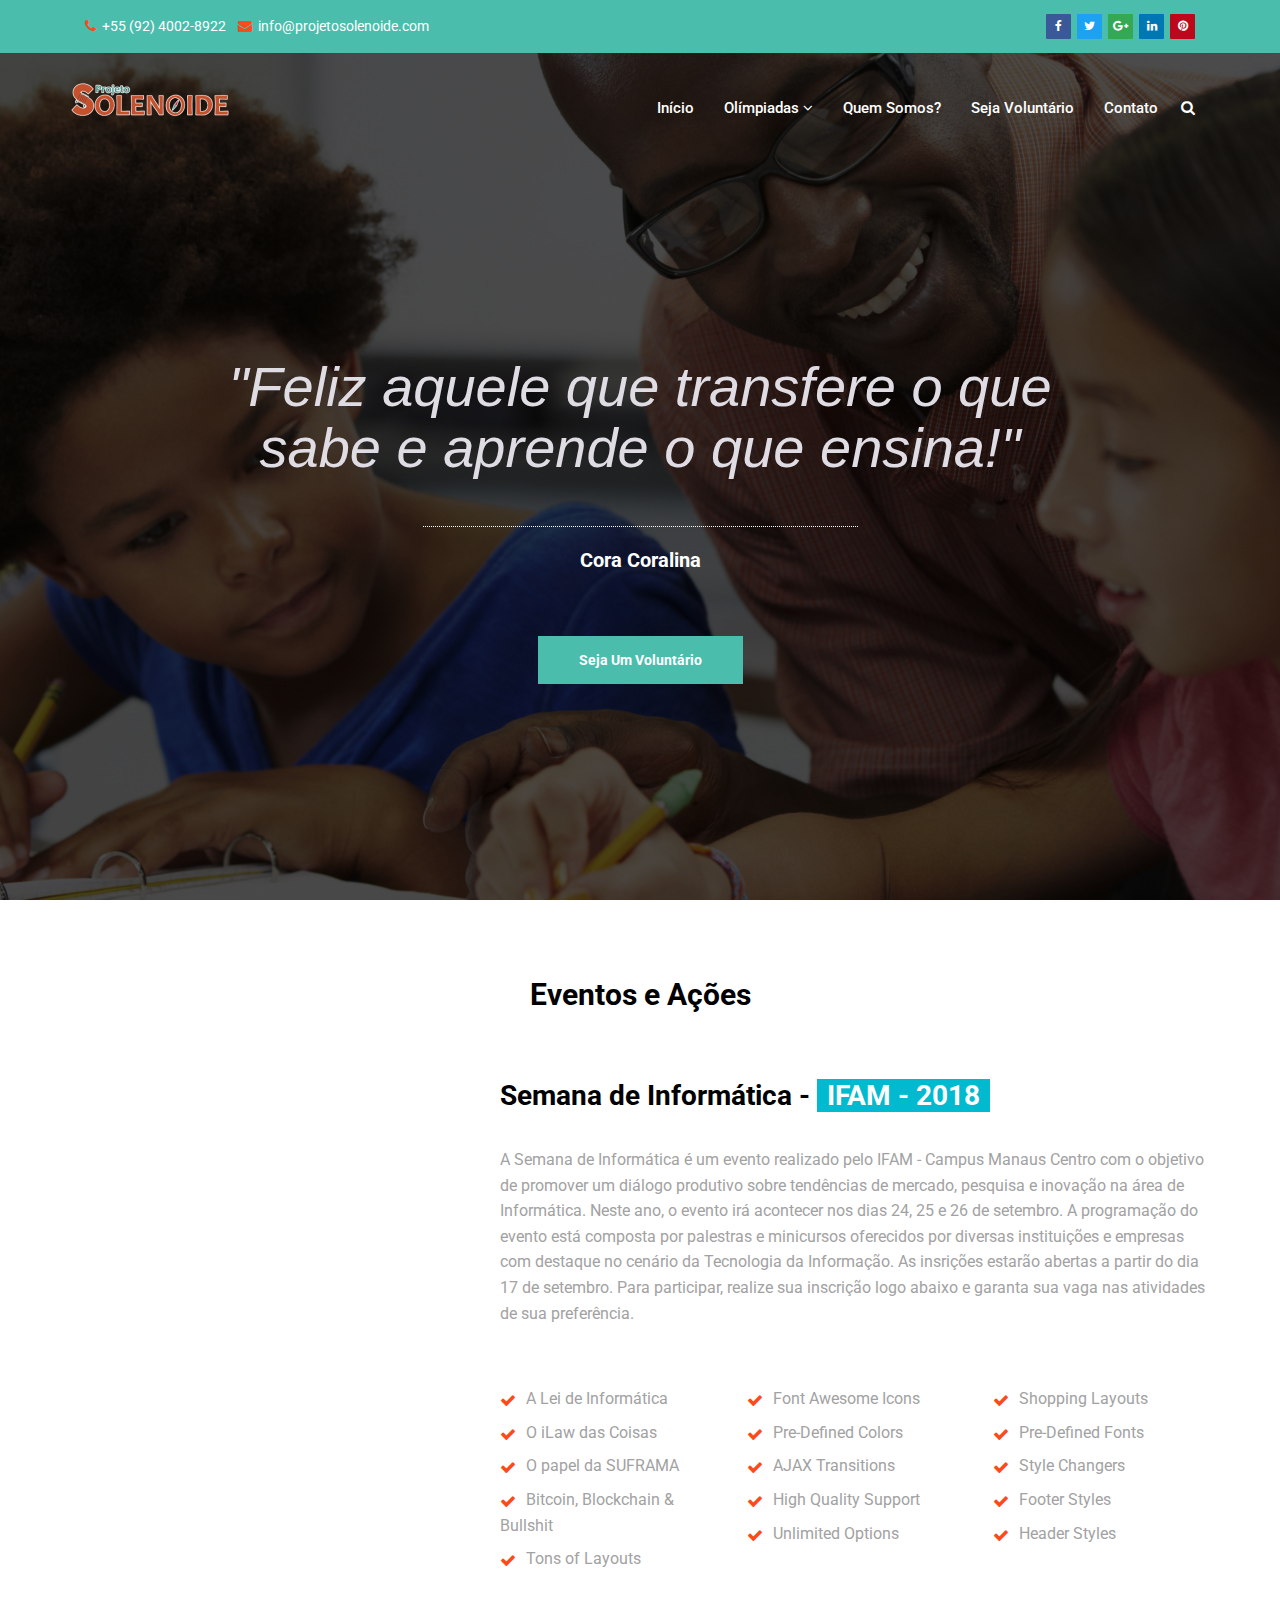
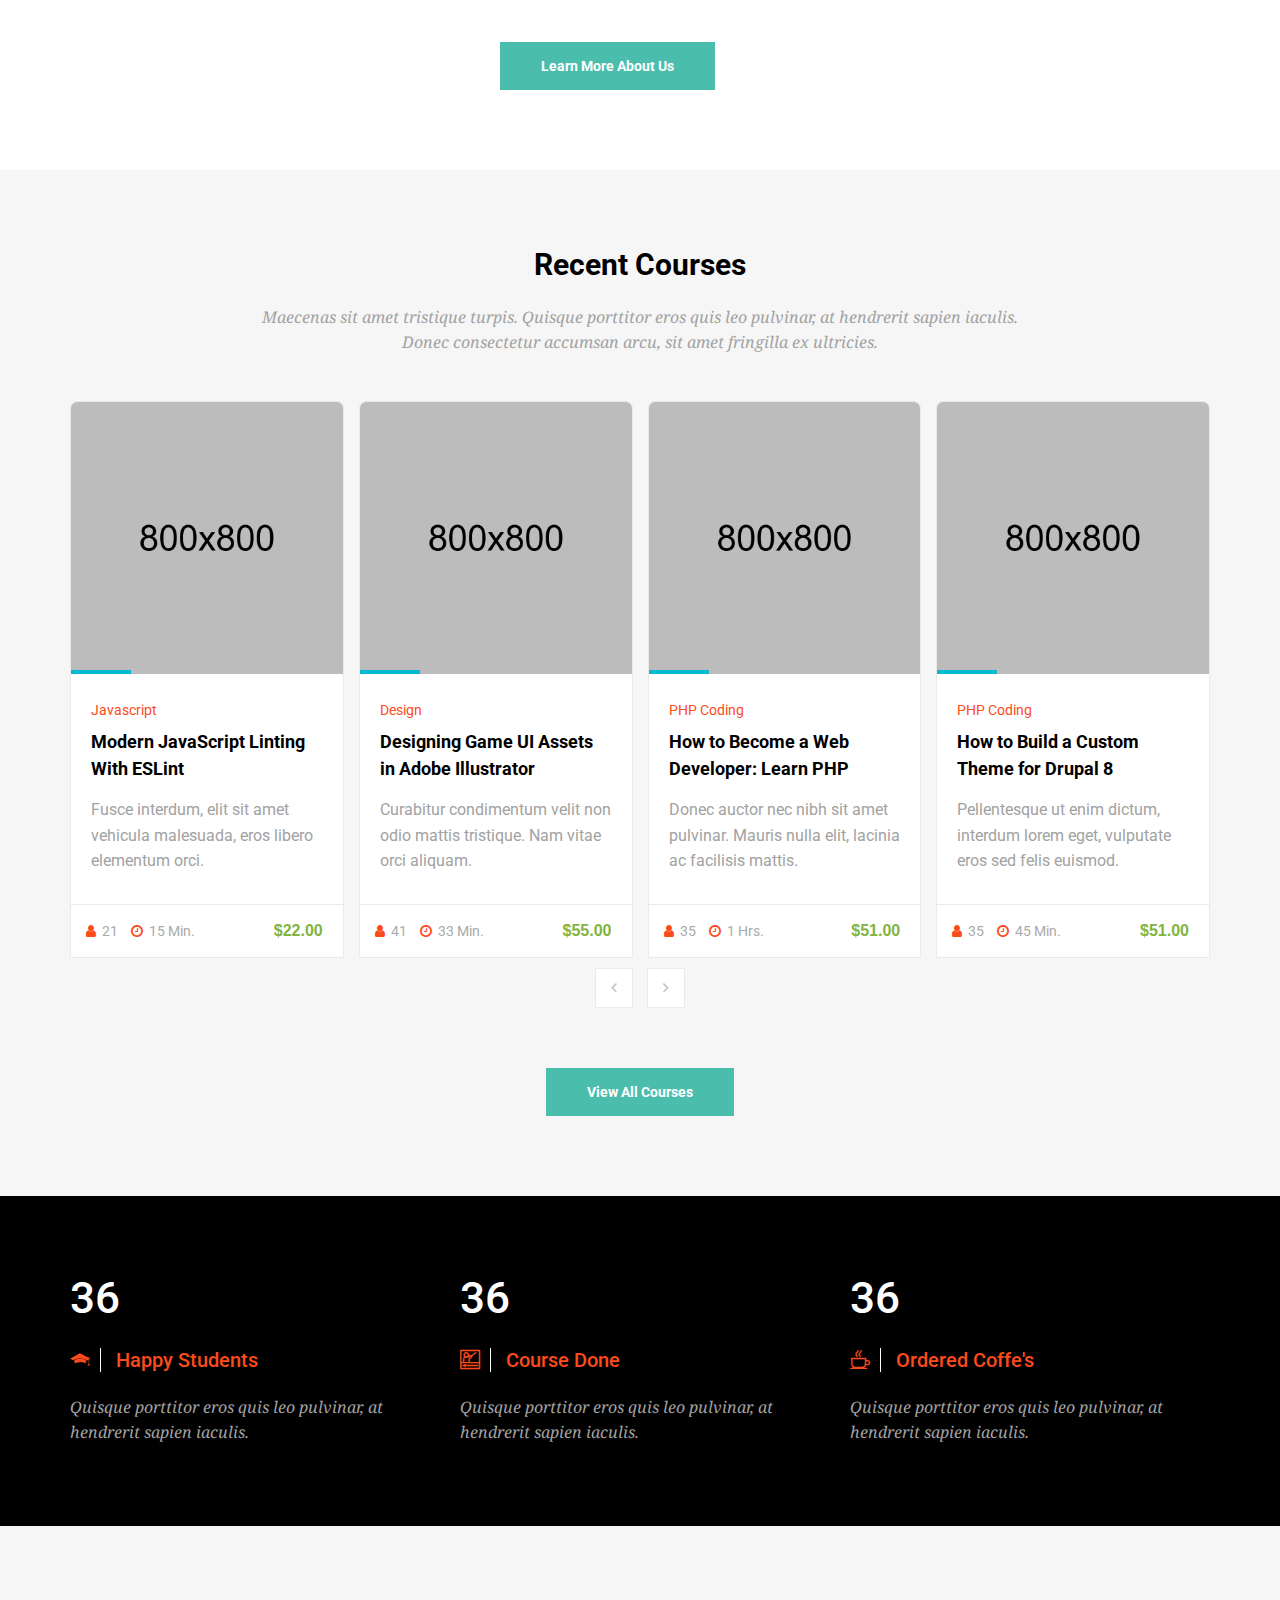
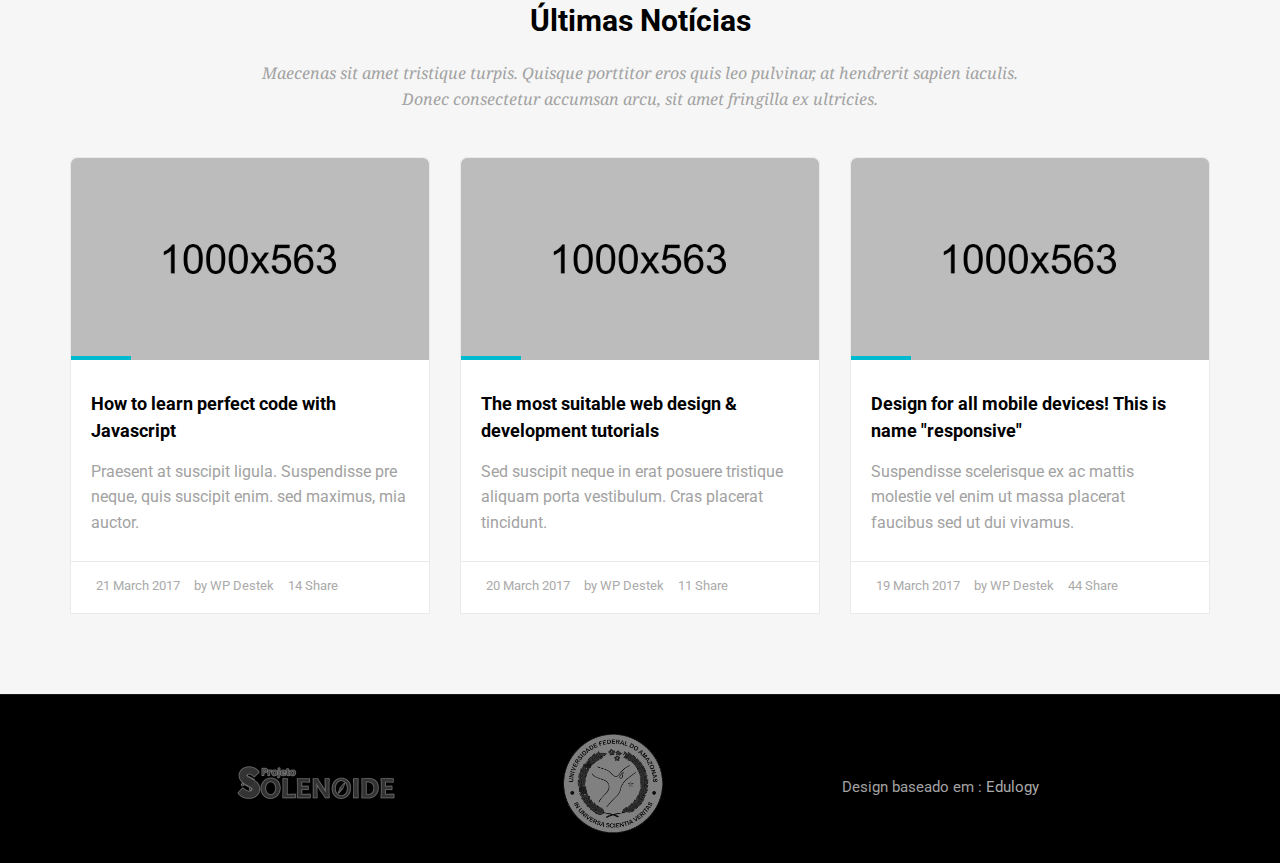
==== index.html @ ccfdc1ab "Criacao Quem somos; Update Footer;" ====
<!doctype html>
<!--[if IE 9]> <html class="no-js ie9 fixed-layout" lang="en"> <![endif]-->
<!--[if gt IE 9]><!--> <html class="no-js " lang="en"> <!--<![endif]-->
<head>

    <!-- Basic -->
    <meta charset="utf-8">
    <meta http-equiv="X-UA-Compatible" content="IE=edge">
    
    <!-- Mobile Meta -->
    <meta name="viewport" content="width=device-width, minimum-scale=1.0, maximum-scale=1.0, user-scalable=no">
    
    <!-- Site Meta -->
    <title>Solenoide</title>
    <meta name="keywords" content="">
    <meta name="description" content="">
    <meta name="author" content="">
    
    <!-- Site Icons -->
    <link rel="shortcut icon" href="images/favicon-16x16.png" type="image/x-icon" />
    <link rel="apple-touch-icon" href="images/apple-touch-icon.png">

	<!-- Google Fonts -->
    <link href="https://fonts.googleapis.com/css?family=Roboto:300,400,400i,500,700,900" rel="stylesheet"> 
    <link href="https://fonts.googleapis.com/css?family=Droid+Serif:400,400i,700,700i" rel="stylesheet"> 
	
    <!-- Custom & Default Styles -->
	<link rel="stylesheet" href="css/bootstrap.min.css">
    <link rel="stylesheet" href="css/font-awesome.min.css">
    <link rel="stylesheet" href="css/carousel.css">
    <link rel="stylesheet" href="css/animate.css">
    <link rel="stylesheet" href="style.css">

	<!--[if lt IE 9]>
		<script src="js/vendor/html5shiv.min.js"></script>
		<script src="js/vendor/respond.min.js"></script>
	<![endif]-->

</head>
<body>  

    <!-- LOADER -->
    <div id="preloader">
        <img class="preloader" src="images/loader.gif" alt="">
    </div><!-- end loader -->
    <!-- END LOADER -->

    <div id="wrapper">
        <!-- BEGIN # MODAL LOGIN -->
        <div class="modal fade" id="login-modal" tabindex="-1" role="dialog" aria-hidden="true" style="display: none;">
            <div class="modal-dialog">
                <div class="modal-content">
                    <!-- Begin # DIV Form -->
                    <div id="div-forms">
                        <form id="login-form">
                            <button type="button" class="close" data-dismiss="modal" aria-label="Close">
                                <span class="flaticon-add" aria-hidden="true"></span>
                            </button>
                            <div class="modal-body">
                                <input class="form-control" type="text" placeholder="What you are looking for?" required>
                            </div>
                        </form><!-- End # Login Form -->
                    </div><!-- End # DIV Form -->
                </div>
            </div>
        </div>
        <!-- END # MODAL LOGIN -->

        <header class="header">
            <div class="topbar clearfix">
                <div class="container">
                    <div class="row-fluid">
                        <div class="col-md-6 col-sm-6 text-left">
                            <p>
                                <strong><i class="fa fa-phone"></i></strong> +55 (92) 4002-8922 &nbsp;&nbsp;
                                <strong><i class="fa fa-envelope"></i></strong> <a href="mailto:#">info@projetosolenoide.com</a>
                            </p>
                        </div><!-- end left -->
                        <div class="col-md-6 col-sm-6 hidden-xs text-right">
                            <div class="social">
                                <a class="facebook" href="#" data-tooltip="tooltip" data-placement="bottom" title="Facebook"><i class="fa fa-facebook"></i></a>              
                                <a class="twitter" href="#" data-tooltip="tooltip" data-placement="bottom" title="Twitter"><i class="fa fa-twitter"></i></a>
                                <a class="google" href="#" data-tooltip="tooltip" data-placement="bottom" title="Google Plus"><i class="fa fa-google-plus"></i></a>
                                <a class="linkedin" href="#" data-tooltip="tooltip" data-placement="bottom" title="Linkedin"><i class="fa fa-linkedin"></i></a>
                                <a class="pinterest" href="#" data-tooltip="tooltip" data-placement="bottom" title="Pinterest"><i class="fa fa-pinterest"></i></a>
                            </div><!-- end social -->
                        </div><!-- end left -->
                    </div><!-- end row -->
                </div><!-- end container -->
            </div><!-- end topbar -->

            <div class="container">
                <nav class="navbar navbar-default yamm">
                    <div class="navbar-header">
                        <button type="button" class="navbar-toggle collapsed" data-toggle="collapse" data-target="#navbar" aria-expanded="false" aria-controls="navbar">
                            <span class="sr-only">Toggle navigation</span>
                            <span class="icon-bar"></span>
                            <span class="icon-bar"></span>
                            <span class="icon-bar"></span>
                        </button>
                        <div class="logo-normal">
                            <a class="navbar-brand" href="index.html"><img src="images/logos.png" alt=""></a>
                        </div>
                    </div>

                    <div id="navbar" class="navbar-collapse collapse">
                        <ul class="nav navbar-nav navbar-right">
                            <li><a href="index.html">Início</a></li>
                            <li class="dropdown yamm-fw yamm-half"><a href="#" data-toggle="dropdown" class="dropdown-toggle active">Olímpiadas <b class="fa fa-angle-down"></b></a>
                                <ul class="dropdown-menu">
                                    <li>
                                        <div class="yamm-content clearfix">
                                            <div class="row-fluid">
                                                <div class="col-md-6 col-sm-6">
                                                    <h4>Nossos Preparatórios</h4>
                                                    <ul>
                                                        <li><a href="#">Informática - OBI</a></li>
                                                        <li><a href="#">Matemática - OBMEP</a></li>
                                                        <li><a href="#">Química - 03</a></li>
                                                        <li><a href="#">Física - Name 04</a></li>
                                                    </ul>
                                                </div>
                                            
                                               
                                            </div>
                                        </div>
                                    </li>
                                </ul>
                            </li>
                            <li><a href="quemsomos.html">Quem Somos?</a></li>
                            <li><a href="voluntario.html">Seja Voluntário</a></li>
                            <li><a href="page-contact.html">Contato</a></li>
                            <li class="iconitem"><a href="#" data-toggle="modal" data-target="#login-modal"><i class="fa fa-search"></i></a></li>
                        </ul>
                    </div>
                </nav><!-- end navbar -->
            </div><!-- end container -->
        </header>

        <section id="home" class="video-section js-height-full">
        	<div class="back"></div>
            <div class="overlay"></div>
            <div class="home-text-wrapper relative container">
                <div class="home-message">
                    <small>"Feliz aquele que transfere o que sabe e aprende o que ensina!"</small>
                    <div class="elementor-divider">
                        <span class="elementor-divider-separator"></span>
                    </div>
                    <p>Cora Coralina</p>

                    <hr class="invis">

                    <div class="btn-wrapper">
                        <a href="voluntario.html" class="btn btn-primary">Seja Um Voluntário</a>
                    </div>
                    
                   <!-- <div class="btn-wrapper">
                        <div class="text-center">
                            <a href="#" class="btn btn-primary wow slideInLeft">Read More</a> &nbsp;&nbsp;&nbsp;<a href="#" class="btn btn-default wow slideInRight">Buy Now</a>
                        </div>
                    </div> --><!-- end row -->
                </div>
            </div>
        </section>


<!-- ***************************
        EVENTOS
******************************-->
        <section class="section">
            <div class="container">
                <div class="row">
                    <div class="section-title text-center">
                        <h3>Eventos e Ações</h3>
                    </div><!-- end title -->

                    <div class="col-md-4 hidden-sm hidden-xs">
                        <div class="custom-module">
                            <img src="upload/device_01.png" alt="" class="img-responsive wow slideInLeft">
                        </div><!-- end module -->
                    </div><!-- end col -->
                    <div class="col-md-8">
                        <div class="custom-module p40l">
                            <h2>Semana de Informática - <mark class="destaque">IFAM - 2018</mark></h2>

                            <p>A Semana de Informática é um evento realizado pelo IFAM - Campus Manaus Centro com o objetivo de promover um diálogo produtivo sobre tendências de mercado, pesquisa e inovação na área de Informática.  Neste ano, o evento irá acontecer nos dias 24, 25 e 26 de setembro. A programação do evento está composta por palestras e minicursos oferecidos por diversas instituições e empresas com destaque no cenário da Tecnologia da Informação. As insrições estarão abertas a partir do dia 17 de setembro. Para participar, realize sua inscrição logo abaixo e garanta sua vaga nas atividades de sua preferência.</p>

                            <hr class="invis">

                            <div class="row">
                                <div class="col-lg-4 col-md-4 col-sm-4 col-xs-12 first">
                                    <ul class="check">
                                        <li>A Lei de Informática</li>
                                        <li>O iLaw das Coisas</li>
                                        <li>O papel da SUFRAMA</li>
                                        <li>Bitcoin, Blockchain & Bullshit</li>
                                        <li>Tons of Layouts</li>
                                    </ul><!-- end check -->
                                </div><!-- end col-lg-4 -->
                                <div class="col-lg-4 col-md-4 col-sm-4 col-xs-12">
                                    <ul class="check">
                                        <li>Font Awesome Icons</li>
                                        <li>Pre-Defined Colors</li>
                                        <li>AJAX Transitions</li>
                                        <li>High Quality Support</li>
                                        <li>Unlimited Options</li>
                                    </ul><!-- end check -->    
                                </div><!-- end col-lg-4 -->
                                <div class="col-lg-4 col-md-4 col-sm-4 col-xs-12 last">
                                    <ul class="check">
                                        <li>Shopping Layouts</li>
                                        <li>Pre-Defined Fonts</li>
                                        <li>Style Changers</li>
                                        <li>Footer Styles</li>
                                        <li>Header Styles</li>
                                    </ul><!-- end check -->
                                </div><!-- end col-lg-4 --> 
                            </div><!-- end row -->   

                            <hr class="invis">

                            <div class="btn-wrapper">
                                <a href="#" class="btn btn-primary">Learn More About us</a>
                            </div>

                        </div><!-- end module -->
                    </div><!-- end col -->
                </div><!-- end row -->
            </div><!-- end container -->
        </section>


<!-- ***************************
        CURSOS
******************************-->
        <section class="section gb">
            <div class="container">
                <div class="section-title text-center">
                    <h3>Recent Courses</h3>
                    <p>Maecenas sit amet tristique turpis. Quisque porttitor eros quis leo pulvinar, at hendrerit sapien iaculis. Donec consectetur accumsan arcu, sit amet fringilla ex ultricies.</p>
                </div><!-- end title -->

                <div id="owl-01" class="owl-carousel owl-theme owl-theme-01">
                    <div class="caro-item">
                        <div class="course-box">
                            <div class="image-wrap entry">
                                <img src="upload/course_01.jpg" alt="" class="img-responsive">
                                <div class="magnifier">
                                     <a href="#" title=""><i class="flaticon-add"></i></a>
                                </div>
                            </div><!-- end image-wrap -->
                            <div class="course-details">
                                <h4>
                                    <small>Javascript</small>
                                    <a href="#" title="">Modern JavaScript Linting With ESLint</a>
                                </h4>
                                <p>Fusce interdum, elit sit amet vehicula malesuada, eros libero elementum orci.</p>
                            </div><!-- end details -->
                            <div class="course-footer clearfix">
                                <div class="pull-left">
                                    <ul class="list-inline">
                                        <li><a href="#"><i class="fa fa-user"></i> 21</a></li>
                                        <li><a href="#"><i class="fa fa-clock-o"></i> 15 Min.</a></li>
                                    </ul>
                                </div><!-- end left -->

                                <div class="pull-right">
                                    <ul class="list-inline">
                                        <li><a href="#">$22.00</a></li>
                                    </ul>
                                </div><!-- end left -->
                            </div><!-- end footer -->
                        </div><!-- end box -->
                    </div><!-- end col -->

                    <div class="caro-item">
                        <div class="course-box">
                            <div class="image-wrap entry">
                                <img src="upload/course_02.jpg" alt="" class="img-responsive">
                                <div class="magnifier">
                                     <a href="#" title=""><i class="flaticon-add"></i></a>
                                </div>
                            </div><!-- end image-wrap -->
                            <div class="course-details">
                                <h4>
                                    <small>Design</small>
                                    <a href="#" title="">Designing Game UI Assets in Adobe Illustrator</a>
                                </h4>
                                <p>Curabitur condimentum velit non odio mattis tristique. Nam vitae orci aliquam. </p>
                            </div><!-- end details -->
                            <div class="course-footer clearfix">
                                <div class="pull-left">
                                    <ul class="list-inline">
                                        <li><a href="#"><i class="fa fa-user"></i> 41</a></li>
                                        <li><a href="#"><i class="fa fa-clock-o"></i> 33 Min.</a></li>
                                    </ul>
                                </div><!-- end left -->

                                <div class="pull-right">
                                    <ul class="list-inline">
                                        <li><a href="#">$55.00</a></li>
                                    </ul>
                                </div><!-- end left -->
                            </div><!-- end footer -->
                        </div><!-- end box -->
                    </div><!-- end col -->

                    <div class="caro-item">
                        <div class="course-box">
                            <div class="image-wrap entry">
                                <img src="upload/course_03.jpg" alt="" class="img-responsive">
                                <div class="magnifier">
                                     <a href="#" title=""><i class="flaticon-add"></i></a>
                                </div>
                            </div><!-- end image-wrap -->
                            <div class="course-details">
                                <h4>
                                    <small>PHP Coding</small>
                                    <a href="#" title="">How to Become a Web Developer: Learn PHP</a>
                                </h4>
                                <p>Donec auctor nec nibh sit amet pulvinar. Mauris nulla elit, lacinia ac facilisis mattis.</p>
                            </div><!-- end details -->
                            <div class="course-footer clearfix">
                                <div class="pull-left">
                                    <ul class="list-inline">
                                        <li><a href="#"><i class="fa fa-user"></i> 35</a></li>
                                        <li><a href="#"><i class="fa fa-clock-o"></i> 1 Hrs.</a></li>
                                    </ul>
                                </div><!-- end left -->

                                <div class="pull-right">
                                    <ul class="list-inline">
                                        <li><a href="#">$51.00</a></li>
                                    </ul>
                                </div><!-- end left -->
                            </div><!-- end footer -->
                        </div><!-- end box -->
                    </div><!-- end col -->

                    <div class="caro-item">
                        <div class="course-box">
                            <div class="image-wrap entry">
                                <img src="upload/course_04.jpg" alt="" class="img-responsive">
                                <div class="magnifier">
                                     <a href="#" title=""><i class="flaticon-add"></i></a>
                                </div>
                            </div><!-- end image-wrap -->
                            <div class="course-details">
                                <h4>
                                    <small>PHP Coding</small>
                                    <a href="#" title="">How to Build a Custom Theme for Drupal 8</a>
                                </h4>
                                <p>Pellentesque ut enim dictum, interdum lorem eget, vulputate eros sed felis euismod.</p>
                            </div><!-- end details -->
                            <div class="course-footer clearfix">
                                <div class="pull-left">
                                    <ul class="list-inline">
                                        <li><a href="#"><i class="fa fa-user"></i> 35</a></li>
                                        <li><a href="#"><i class="fa fa-clock-o"></i> 45 Min.</a></li>
                                    </ul>
                                </div><!-- end left -->

                                <div class="pull-right">
                                    <ul class="list-inline">
                                        <li><a href="#">$51.00</a></li>
                                    </ul>
                                </div><!-- end left -->
                            </div><!-- end footer -->
                        </div><!-- end box -->
                    </div><!-- end col -->

                    <div class="caro-item">
                        <div class="course-box">
                            <div class="image-wrap entry">
                                <img src="upload/course_01.jpg" alt="" class="img-responsive">
                                <div class="magnifier">
                                     <a href="#" title=""><i class="flaticon-add"></i></a>
                                </div>
                            </div><!-- end image-wrap -->
                            <div class="course-details">
                                <h4>
                                    <small>Javascript</small>
                                    <a href="#" title="">Modern JavaScript Linting With ESLint</a>
                                </h4>
                                <p>Fusce interdum, elit sit amet vehicula malesuada, eros libero elementum orci.</p>
                            </div><!-- end details -->
                            <div class="course-footer clearfix">
                                <div class="pull-left">
                                    <ul class="list-inline">
                                        <li><a href="#"><i class="fa fa-user"></i> 21</a></li>
                                        <li><a href="#"><i class="fa fa-clock-o"></i> 15 Min.</a></li>
                                    </ul>
                                </div><!-- end left -->

                                <div class="pull-right">
                                    <ul class="list-inline">
                                        <li><a href="#">$22.00</a></li>
                                    </ul>
                                </div><!-- end left -->
                            </div><!-- end footer -->
                        </div><!-- end box -->
                    </div><!-- end col -->
                </div><!-- end row -->

                <hr class="invis">

                <div class="section-button text-center">
                    <a href="#" class="btn btn-primary">View All Courses</a>
                </div>
            </div><!-- end container -->
        </section> 
<!-- ***************************
        PARADA PRETA
******************************-->

        <section class="section db">
            <div class="container">
                <div class="row">
                    <div class="col-lg-4 col-md-4">
                        <div class="stat-count">
                            <h4 class="stat-timer">1230</h4>
                            <h3><i class="flaticon-black-graduation-cap-tool-of-university-student-for-head"></i> Happy Students</h3>
                            <p>Quisque porttitor eros quis leo pulvinar, at hendrerit sapien iaculis. </p>
                        </div><!-- stat-count -->
                    </div><!-- end col -->

                    <div class="col-lg-4 col-md-4">
                        <div class="stat-count">
                            <h4 class="stat-timer">331</h4>
                            <h3><i class="flaticon-online-course"></i> Course Done</h3>
                            <p>Quisque porttitor eros quis leo pulvinar, at hendrerit sapien iaculis. </p>
                        </div><!-- stat-count -->
                    </div><!-- end col -->

                    <div class="col-lg-4 col-md-4">
                        <div class="stat-count">
                            <h4 class="stat-timer">8901</h4>
                            <h3><i class="flaticon-coffee-cup"></i> Ordered Coffe's</h3>
                            <p>Quisque porttitor eros quis leo pulvinar, at hendrerit sapien iaculis. </p>
                        </div><!-- stat-count -->
                    </div><!-- end col -->
                </div><!-- end row -->
            </div><!-- end container -->
        </section>

<!-- ***************************
        NOTICIAS
******************************-->
        <section class="section gb">
            <div class="container">
                <div class="section-title text-center">
                    <h3>Últimas Notícias</h3>
                    <p>Maecenas sit amet tristique turpis. Quisque porttitor eros quis leo pulvinar, at hendrerit sapien iaculis. Donec consectetur accumsan arcu, sit amet fringilla ex ultricies.</p>
                </div><!-- end title -->

                <div class="row">
                    <div class="col-lg-4 col-md-12">
                        <div class="blog-box">
                            <div class="image-wrap entry">
                                <img src="upload/blog_01.jpeg" alt="" class="img-responsive">
                                <div class="magnifier">
                                     <a href="blog-single.html" title=""><i class="flaticon-add"></i></a>
                                </div>
                            </div><!-- end image-wrap -->

                            <div class="blog-desc">
                                <h4><a href="blog-single.html">How to learn perfect code with Javascript</a></h4>
                                <p>Praesent at suscipit ligula. Suspendisse pre neque, quis suscipit enim. sed maximus, mia auctor.</p>
                            </div><!-- end blog-desc -->

                            <div class="post-meta">
                                <ul class="list-inline">
                                    <li><a href="#">21 March 2017</a></li>
                                    <li><a href="#">by WP Destek</a></li>
                                    <li><a href="#">14 Share</a></li>
                                </ul>
                            </div><!-- end post-meta -->
                        </div><!-- end blog -->
                    </div><!-- end col -->

                    <div class="col-lg-4 col-md-12">
                        <div class="blog-box">
                            <div class="image-wrap entry">
                                <img src="upload/blog_02.jpeg" alt="" class="img-responsive">
                                <div class="magnifier">
                                     <a href="blog-single.html" title=""><i class="flaticon-add"></i></a>
                                </div>
                            </div><!-- end image-wrap -->

                            <div class="blog-desc">
                                <h4><a href="blog-single.html">The most suitable web design & development tutorials</a></h4>
                                <p>Sed suscipit neque in erat posuere tristique aliquam porta vestibulum. Cras placerat tincidunt. </p>
                            </div><!-- end blog-desc -->

                            <div class="post-meta">
                                <ul class="list-inline">
                                    <li><a href="#">20 March 2017</a></li>
                                    <li><a href="#">by WP Destek</a></li>
                                    <li><a href="#">11 Share</a></li>
                                </ul>
                            </div><!-- end post-meta -->
                        </div><!-- end blog -->
                    </div><!-- end col -->

                    <div class="col-lg-4 col-md-12">
                        <div class="blog-box">
                            <div class="image-wrap entry">
                                <img src="upload/blog_03.jpeg" alt="" class="img-responsive">
                                <div class="magnifier">
                                     <a href="blog-single.html" title=""><i class="flaticon-add"></i></a>
                                </div>
                            </div><!-- end image-wrap -->

                            <div class="blog-desc">
                                <h4><a href="blog-single.html">Design for all mobile devices! This is name "responsive"</a></h4>
                                <p>Suspendisse scelerisque ex ac mattis molestie vel enim ut massa placerat faucibus sed ut dui vivamus. </p>
                            </div><!-- end blog-desc -->

                            <div class="post-meta">
                                <ul class="list-inline">
                                    <li><a href="#">19 March 2017</a></li>
                                    <li><a href="#">by WP Destek</a></li>
                                    <li><a href="#">44 Share</a></li>
                                </ul>
                            </div><!-- end post-meta -->
                        </div><!-- end blog -->
                    </div><!-- end col -->
                </div><!-- end row -->
            </div><!-- end container -->
        </section>

       
<!-- ***************************
        FOOTER
******************************-->

        <div class="copyrights">
            <div class="container">
                <div class="clearfix" style="display: flex; align-items: center; justify-content: space-between;">
                    <div class="pull-left">
                        <div class="cop-logo">
                            <a href="#"><img src="images/logos.png" alt=""></a>
                        </div>
                    </div>
                    <div class="pull-left">
                        <div class="cop-logo">
                            <a href="http://ufam.edu.br" target="_blank"><img style="width: 100px;" src="images/ufam.png" alt=""></a>
                        </div>
                    </div>

                    <div class="pull-right">
                        <div class="footer-links">
                            <ul class="list-inline">
                                <li>Design baseado em : <a target="_blank" href="https://themewagon.com/themes/free-html-education-template-multi-page/">Edulogy</a></li>
                            </ul>
                        </div>
                    </div>
                </div>
            </div><!-- end container -->
        </div><!-- end copy -->
    </div><!-- end wrapper -->

    <!-- jQuery Files -->
    <script src="js/jquery.min.js"></script>
    <script src="js/bootstrap.min.js"></script>
    <script src="js/carousel.js"></script>
    <script src="js/animate.js"></script>
    <script src="js/custom.js"></script>
    <!-- VIDEO BG PLUGINS -->
    <script src="js/videobg.js"></script>

</body>
</html>
---- css/carousel.css ----
/**
 * Owl Carousel v2.2.1
 * Copyright 2013-2017 David Deutsch
 * Licensed under  ()
 */
.owl-carousel,.owl-carousel .owl-item{-webkit-tap-highlight-color:transparent;position:relative}.owl-carousel{display:none;width:100%;z-index:1}.owl-carousel .owl-stage{position:relative;-ms-touch-action:pan-Y;-moz-backface-visibility:hidden}.owl-carousel .owl-stage:after{content:".";display:block;clear:both;visibility:hidden;line-height:0;height:0}.owl-carousel .owl-stage-outer{position:relative;overflow:hidden;-webkit-transform:translate3d(0,0,0)}.owl-carousel .owl-item,.owl-carousel .owl-wrapper{-webkit-backface-visibility:hidden;-moz-backface-visibility:hidden;-ms-backface-visibility:hidden;-webkit-transform:translate3d(0,0,0);-moz-transform:translate3d(0,0,0);-ms-transform:translate3d(0,0,0)}.owl-carousel .owl-item{min-height:1px;float:left;-webkit-backface-visibility:hidden;-webkit-touch-callout:none}.owl-carousel .owl-item img{display:block;width:100%}.owl-carousel .owl-dots.disabled,.owl-carousel .owl-nav.disabled{display:none}.no-js .owl-carousel,.owl-carousel.owl-loaded{display:block}.owl-carousel .owl-dot,.owl-carousel .owl-nav .owl-next,.owl-carousel .owl-nav .owl-prev{cursor:pointer;cursor:hand;-webkit-user-select:none;-khtml-user-select:none;-moz-user-select:none;-ms-user-select:none;user-select:none}.owl-carousel.owl-loading{opacity:0;display:block}.owl-carousel.owl-hidden{opacity:0}.owl-carousel.owl-refresh .owl-item{visibility:hidden}.owl-carousel.owl-drag .owl-item{-webkit-user-select:none;-moz-user-select:none;-ms-user-select:none;user-select:none}.owl-carousel.owl-grab{cursor:move;cursor:grab}.owl-carousel.owl-rtl{direction:rtl}.owl-carousel.owl-rtl .owl-item{float:right}.owl-carousel .animated{animation-duration:1s;animation-fill-mode:both}.owl-carousel .owl-animated-in{z-index:0}.owl-carousel .owl-animated-out{z-index:1}.owl-carousel .fadeOut{animation-name:fadeOut}@keyframes fadeOut{0%{opacity:1}100%{opacity:0}}.owl-height{transition:height .5s ease-in-out}.owl-carousel .owl-item .owl-lazy{opacity:0;transition:opacity .4s ease}.owl-carousel .owl-item img.owl-lazy{transform-style:preserve-3d}.owl-carousel .owl-video-wrapper{position:relative;height:100%;background:#000}.owl-carousel .owl-video-play-icon{position:absolute;height:80px;width:80px;left:50%;top:50%;margin-left:-40px;margin-top:-40px;background:url(owl.video.play.png) no-repeat;cursor:pointer;z-index:1;-webkit-backface-visibility:hidden;transition:transform .1s ease}.owl-carousel .owl-video-play-icon:hover{-ms-transform:scale(1.3,1.3);transform:scale(1.3,1.3)}.owl-carousel .owl-video-playing .owl-video-play-icon,.owl-carousel .owl-video-playing .owl-video-tn{display:none}.owl-carousel .owl-video-tn{opacity:0;height:100%;background-position:center center;background-repeat:no-repeat;background-size:contain;transition:opacity .4s ease}.owl-carousel .owl-video-frame{position:relative;z-index:1;height:100%;width:100%}

/**
 * Owl Carousel v2.2.1
 * Copyright 2013-2017 David Deutsch
 * Licensed under  ()
 */
.owl-theme .owl-dots,.owl-theme .owl-nav{text-align:center;-webkit-tap-highlight-color:transparent}.owl-theme .owl-nav{margin-top:10px}.owl-theme .owl-nav [class*=owl-]{color:#FFF;font-size:14px;margin:5px;padding:4px 7px;background:#D6D6D6;display:inline-block;cursor:pointer;border-radius:3px}.owl-theme .owl-nav [class*=owl-]:hover{background:#869791;color:#FFF;text-decoration:none}.owl-theme .owl-nav .disabled{opacity:.5;cursor:default}.owl-theme .owl-nav.disabled+.owl-dots{margin-top:10px}.owl-theme .owl-dots .owl-dot{display:inline-block;zoom:1}.owl-theme .owl-dots .owl-dot span{width:10px;height:10px;margin:5px 7px;background:#D6D6D6;display:block;-webkit-backface-visibility:visible;transition:opacity .2s ease;border-radius:30px}.owl-theme .owl-dots .owl-dot.active span,.owl-theme .owl-dots .owl-dot:hover span{background:#869791}

.owl-theme-01 .owl-nav [class*="owl-"] {
    background: #fff none repeat scroll 0 0;
    border: 1px solid #eaeaea;
    border-radius: 0;
    color: #b9b9b9;
    cursor: pointer;
    display: inline-block;
    font-size: 16px;
    margin: 0 7px;
    padding: 6px 15px;
}
---- style.css ----
/******************************************
IMPORT
******************************************/

@font-face {
    font-family: "Flaticon";
    src: url("fonts/Flaticon.eot");
    src: url("fonts/Flaticon.eot?#iefix") format("embedded-opentype"), url("fonts/Flaticon.woff") format("woff"), url("fonts/Flaticon.ttf") format("truetype"), url("fonts/Flaticon.svg#Flaticon") format("svg");
    font-weight: normal;
    font-style: normal;
}

@media screen and (-webkit-min-device-pixel-ratio:0) {
    @font-face {
        font-family: "Flaticon";
        src: url("fonts/Flaticon.svg#Flaticon") format("svg");
    }
}

[class^="flaticon-"]:before,
[class*=" flaticon-"]:before,
[class^="flaticon-"]:after,
[class*=" flaticon-"]:after {
    font-family: Flaticon;
    font-style: normal;
}

.flaticon-email:before {
    content: "\f100";
}

.flaticon-map-with-position-marker:before {
    content: "\f101";
}

.flaticon-share:before {
    content: "\f102";
}

.flaticon-html5:before {
    content: "\f103";
}

.flaticon-black-graduation-cap-tool-of-university-student-for-head:before {
    content: "\f104";
}

.flaticon-computer-tool-for-education:before {
    content: "\f105";
}

.flaticon-download-business-statistics-symbol-of-a-graphic:before {
    content: "\f106";
}

.flaticon-arrows:before {
    content: "\f107";
}

.flaticon-monitor-tablet-and-smartohone:before {
    content: "\f108";
}

.flaticon-css-3:before {
    content: "\f109";
}

.flaticon-online-course:before {
    content: "\f10a";
}

.flaticon-coffee-cup:before {
    content: "\f10b";
}

.flaticon-add:before {
    content: "\f10c";
}

.flaticon-html-coding:before {
    content: "\f10d";
}


/******************************************
SKELETON
******************************************/

body {
    background-color: #f6f6f6;
    line-height: 1.6;
    font-size: 16px;
    color: #a2a2a2;
}

body,
p,
li,
a {
    font-family: 'Roboto', sans-serif;
}

.course-details h4 a,
.readmore,
.testimonial strong,
h1,
h2,
h3,
h4,
h5,
h6 {
    color: #000;
}

h1,
h2,
h3,
h4,
h5,
h6 {
    line-height: 1.5;
}

.cop-logo img,
a {
    color: #000;
    text-decoration: none !important;
    -webkit-transition: all ease 0.3s;
    -moz-transition: all ease 0.3s;
    transition: all ease 0.3s;
}

.check li:before {
    content: "\f00c";
    font-family: "FontAwesome";
    font-size: 16px;
    left: 0;
    padding-right: 10px;
    position: relative;
    top: 2px;
}

.check li {
    list-style: none;
    margin-bottom: 8px;
}

.check li:last-child {
    margin-bottom: 0;
}

.check {
    margin-left: 0;
    padding-left: 0
}

.check li a {}

.authorbox,
blockquote {
    border: 0;
    margin: 30px 0;
    position: relative;
    padding: 4rem 3rem;
    font-family: 'Droid Serif', sans-serif;
    font-style: italic;
    border: 1px solid #eaeaea;
    background-color: #f6f6f6;
}

blockquote:after {
    content: "\f10e";
    padding: 5px;
    font-family: FontAwesome;
    position: absolute;
    bottom: 0px;
    color: #f6f6f6;
    font-size: 24px;
    right: 10px;
}

blockquote:before {
    content: "\f10d";
    padding: 5px;
    font-family: FontAwesome;
    position: absolute;
    top: 0;
    color: #f6f6f6;
    font-size: 24px;
    left: 10px;
}


/******************************************
HEADER
******************************************/

.topbar {
    background-color: #4ABDAC;
    margin-bottom: 30px;
    padding: 12px 0 14px;
}

.topbar a,
.topbar p {
    color: #fff;
    font-size: 14px;
    margin: 0;
}

.topbar .text-left p {
    margin-top: 3px;
}

.topbar .text-left i {
    padding-right: 3px;
}

.header {
    position: absolute;
    z-index: 111;
    left: 0;
    top: 0;
    right: 0;
    padding: 0;
    background-color: transparent;
    text-decoration: none !important;
    -webkit-transition: all .3s ease-in-out;
    -moz-transition: all .3s ease-in-out;
    -ms-transition: all .3s ease-in-out;
    -o-transition: all .3s ease-in-out;
    transition: all .3s ease-in-out;
}

.header.without-topbar {
    padding: 30px 0;
}

.header-normal {
    position: relative;
    padding: 0 0 24px;
    background-color: #fff;
}

.header-normal .navbar-default .nav>li>a {
    color: #848484 !important;
}

.header.affix {
    position: fixed;
    top: 0;
    z-index: 100;
    background-color: #4ABDAC;
    left: 0;
    padding: 15px 0;
    right: 0,
}

.header.header-normal.affix {
    background-color: #ffffff;
}

.header.affix .topbar {
    visibility: hidden;
    opacity: 0;
    display: none;
}

.navbar-default {
    margin: 0;
    background-color: transparent;
    background: none;
    border: 0;
}

.navbar-default .nav>li>a {
    color: #fff !important;
    text-transform: capitalize;
    font-size: 15px;
    font-weight: 500;
    outline: none;
}

.navbar-nav .has-submenu .dropdown-menu li a {
    padding: 14px 20px;
}

.navbar-default .dropdown-menu {
    box-shadow: none;
}

.navbar-default .dropdown-menu li a {
    color: #222;
    font-size: 14px;
}

.navbar-default .fa-angle-right {
    position: absolute;
    right: 30px;
}

.navbar-brand img {
    margin: 0 !important;
}

.social a {
    font-size: 12px;
    color: #fff !important;
    display: inline-block;
    background-color: rgba(255, 255, 255, 0.1);
    width: 25px;
    text-align: center;
    border-radius: 1px;
    margin-left: 2px;
    height: 25px;
    line-height: 25px;
}

.social a:hover {
    opacity: 0.8;
}

.navbar-default .navbar-nav .open .dropdown-menu>li>a,
.navbar-default .navbar-nav>.open>a,
.navbar-default .navbar-nav>.open>a:hover,
.navbar-default .navbar-nav>.open>a:focus {
    background-color: transparent !important;
}

.navbar-brand {
    padding: 0 10px 0 0;
}

.social a.facebook {
    background-color: #3b5998;
}

.social a.pinterest {
    background-color: #bd081c;
}

.social a.twitter {
    background-color: #1da1f2;
}

.social a.google {
    background-color: #34a853;
}

.social a.linkedin {
    background-color: #0077b5;
}

.modal {
    top: 40%;
    margin: -20px auto;
}

.modal-backdrop.in {
    opacity: 1;
    background: url(images/pattern.png) repeat center center rgba(0, 0, 0, 1);
}

.modal-header {
    border-bottom: 0;
    padding: 15px;
    background: none;
}

.modal-content {
    background-clip: padding-box;
    background-color: transparent;
    border: 0;
    border-radius: 6px;
    box-shadow: none !important;
    outline: 0 none;
    position: relative;
}

.modal .close {
    font-size: 13px;
    height: 40px;
    padding: 0;
    position: absolute;
    right: 14px;
    top: 27px;
    width: 40px;
    z-index: 111;
    transform: rotate(315deg);
}

.close,
.close:focus,
.close:hover {
    color: #ffffff;
    opacity: 1;
    text-shadow: none;
}

.modal .form-control {
    background-color: transparent;
    background-image: none;
    border: 0;
    border-radius: 0;
    font-family: 'Droid Serif', sans-serif;
    box-shadow: none;
    color: #555;
    display: block;
    font-size: 16px;
    line-height: 1.42857;
    font-style: italic;
    padding: 6px 12px;
    width: 100%;
    border-bottom: 4px solid #222;
    height: 70px;
    padding-left: 0;
}

.iconitem a {
    padding-left: 8px !important;
}


/******************************************
MEGA MENU
******************************************/

.yamm .nav,
.yamm .collapse,
.yamm .dropup,
.yamm .dropdown {
    position: static;
}

.yamm .dropdown.yamm-fw {
    position: static;
}

.yamm .container {
    position: relative;
}

.yamm .dropdown.yamm-fw .dropdown-menu {}

.yamm .dropdown {
    position: relative;
}

.hassubmenu .dropdown-menu,
.yamm .dropdown.yamm-fw.yamm-half .dropdown-menu {
    left: auto;
    right: auto;
}

.yamm h4 {
    font-size: 16px;
    padding-top: 0;
    margin-top: 0;
    margin-bottom: 20px;
}

.yamm .dropdown-menu ul {
    padding: 0 !important;
    list-style: none;
}

.yamm .dropdown-menu li {
    padding: 0px;
    margin: 10px 0;
}

.yamm .dropdown-menu li a {
    padding: 0 !important;
    color: #848484;
}

.yamm .dropdown-menu li:hover a {
    padding-left: 10px !important;
    background-color: transparent;
}

.yamm-fw .dropdown-menu li:hover a {
    padding-left: 0 !important;
}

.yamm .dropdown .dropdown-menu {
    border-radius: 0;
    margin-top: 30px;
    min-width: 200px;
}

.yamm .dropdown .dropdown-menu {
    border-radius: 0;
    border-top: 3px solid #ddd;
    background-color: #fff !important;
    margin-top: 24px;
    padding: 20px 30px;
}

.header.affix .yamm .dropdown .dropdown-menu {
    margin-top: 15px !important;
}

.yamm .dropdown .dropdown-menu .show-left {
    margin-top: 0
}

.yamm ul {
    padding: 0;
}

.menu-widget {
    padding: 0 10px;
}

.menu-widget img {
    border-radius: 6px 6px 0 0;
}

.menu-widget small {
    display: block;
    font-size: 16px;
    font-weight: bold;
}

.menu-widget h5,
.menu-widget h5 a {
    font-size: 16px !important;
    font-weight: 700;
    margin: 0 !important;
    padding: 10px 0 5px !important;
    color: #000 !important;
}

.yamm .dropdown-menu li:hover .menu-button,
.yamm .dropdown-menu li .menu-button {
    border-radius: 0 !important;
    font-size: 13px !important;
    border: 1px solid #fff;
    font-weight: bold;
    color: #ffffff !important;
    display: block;
    background-color: #111;
    padding: 5px 20px !important;
    max-width: 140px;
    margin: 10px auto 0;
    text-transform: capitalize;
}


/******************************************
PAGES
******************************************/

.page-title h3 {
    margin-bottom: 10px !important;
}

.breadcrumb {
    background-color: transparent;
    border-radius: 0;
    color: #aaa;
    font-size: 13px;
    list-style: outside none none;
    margin-bottom: 0;
    padding: 0;
}

.breadcrumb>li a,
.breadcrumb>li+li::before,
.breadcrumb>.active {
    color: #aaa;
}

.section.cb .breadcrumb>li a,
.section.cb .breadcrumb>li+li::before,
.section.cb .breadcrumb>.active {
    color: #fff;
}

.section.cb {
    padding: 40px 0 !important;
}

.section.cb .breadcrumb {
    margin-top: 10px;
}

.section.cb h3 {
    font-size: 24px;
    padding: 0 !important;
    margin: 0 !important;
}

.breadcrumb>li+li::before {
    content: "\f107";
    vertical-align: middle;
    padding-left: 5px;
    font-family: "Flaticon";
    font-size: 11px;
    padding: 0 6px 0 3px;
}

.tags-widget a {
    color: #ffffff !important;
    padding: 4px 10px;
    border-radius: 2px;
    font-size: 14px;
}

.pagination>li:first-child>a,
.pagination>li:first-child>span,
.pagination>li:last-child>a,
.pagination>li:last-child>span {
    border-radius: 0;
}

.pagination {
    margin: 0;
}

.pager {
    margin: 0;
}

.pagination>li>a,
.pagination>li>span {
    background-color: #fff;
    border: 1px solid #eeeeee !important;
    color: #999;
    float: left;
    line-height: 1.42857;
    margin-left: 0;
    margin-right: 5px;
    padding: 8px 15px;
    position: relative;
    text-decoration: none;
}

.pager li>a,
.pager li>span {
    background-color: #2c2f33;
    border: 1px solid #2c2f33;
    color: #fff;
    float: none;
    line-height: 1.42857;
    letter-spacing: 2px;
    text-transform: uppercase;
    font-size: 11px;
    margin-right: 10px;
    margin-left: 0;
    border-radius: 0;
    padding: 8px 15px;
    display: inline-block;
    position: relative;
    text-decoration: none;
}

.pager i {
    font-size: 13px;
    vertical-align: baseline;
}


/******************************************
EVENTS
******************************************/

.event-title.tagline-message h3 {
    font-size: 64px;
}

.event-title p {
    font-size: 18px;
    padding: 10px 0 20px;
}

.event-boxes .box {
    padding: 10px;
}

.event-desc {
    padding: 20px 20px 10px;
}

.box .event-desc h4 {
    font-size: 20px;
    font-weight: 700;
    margin-bottom: 15px;
    padding: 0;
}

.box .event-desc small {
    background-color: #111;
    color: #ffffff;
    padding: 0 10px;
}

.teammembers img {
    width: 100%;
}

.teammembers:hover {
    cursor: pointer;
}

teammembers .magnifier {
    overflow: hidden;
}

.teammembers .magnifier p {
    padding-bottom: 10px;
}

.teammembers:hover .magnifier,
.entry:hover .magnifier {
    zoom: 1;
    filter: alpha(opacity=100);
    opacity: 1;
}

.teammembers {
    overflow: hidden;
    position: relative;
}

.visible-buttons1 {
    visibility: hidden;
    margin: 0 auto;
    opacity: 0;
    position: absolute;
    text-align: center;
    -webkit-transition: all 0.7s ease 0s;
    -moz-transition: all 0.7s ease 0s;
    -ms-transition: all 0.7s ease 0s;
    -o-transition: all 0.7s ease 0s;
    transition: all 0.7s ease 0s;
    bottom: -50%;
    left: 0;
    right: 0;
    padding: 50px 20px 40px;
    position: absolute;
    text-align: center;
}

.visible-buttons1 h4 {
    padding: 0;
    margin: 0;
    font-size: 18px;
}

.teammembers .magnifier {
    left: 0 !important;
    bottom: 0 !important;
    right: 0 !important;
    top: 0 !important;
}

.entry:hover .visible-buttons1 {
    opacity: 1;
    bottom: 0;
    visibility: visible;
}

.teambuttons p {
    color: #ffffff;
    padding: 0 30px 10px;
}

.teammembers .social-links i {
    color: #ffffff;
}

.teammembers .social-links a {
    color: #ffffff;
    display: inline-block;
    position: relative;
    width: 30px;
    font-size: 20px;
}

.teamdesc {
    border: 1px solid #eee;
    padding: 30px 30px;
}

.teamdesc h4 {
    padding: 0;
    margin: 0 0 5px;
    font-weight: 700;
    font-size: 18px;
}

.teamdesc p {
    display: block;
    font-style: italic;
    padding-bottom: 0;
    margin: 0;
}


/******************************************
CONTACT
******************************************/

.contactv2 {
    margin: 60px 0;
}

.small-box i {
    font-size: 54px;
    color: #232323;
    display: block;
}

.small-box h4 {
    font-weight: 600;
    font-size: 20px;
    margin: 20px 0;
    padding: 0;
    line-height: 1;
}

.small-box small {
    font-size: 18px;
    margin: 5px 0;
    display: block;
}

.small-box a {
    margin-top: 15px;
    display: block;
    text-decoration: underline !important;
    font-weight: 600;
    font-size: 16px;
}

.big-contact-form .form-control {
    margin-bottom: 10px;
    border-radius: 0;
    border-color: #eaeaea;
    height: 45px;
    box-shadow: none;
    color: #b9b9b9;
}

.big-contact-form textarea {
    height: 120px !important;
}

.big-contact-form .form-control::-moz-placeholder {
    color: #b9b9b9;
    opacity: 1;
}

.big-contact-form .form-control:-ms-input-placeholder {
    color: #b9b9b9;
}

.big-contact-form .form-control::-webkit-input-placeholder {
    color: #b9b9b9;
}

#map {
    height: 350px;
    position: relative;
    width: 100%;
    z-index: 1;
}

.mapv2 {
    padding: 10px;
    background-color: #f0f1f2;
    border: 1px solid #eee;
}

#map img {
    max-width: inherit;
}

.loader {
    margin-left: 10px;
}

.map {
    position: relative;
}

.map .row {
    position: relative;
}

.infobox img {
    width: 100% !important;
}

.map .searchmodule {
    padding: 18px 10px;
}

.infobox {
    display: block;
    margin: 0;
    padding: 0 0 10px;
    position: relative;
    width: 260px;
    z-index: 100;
}

.infobox .title {
    font-size: 13px;
    line-height: 1;
    margin-bottom: 0;
    margin-top: 15px;
    padding-bottom: 5px;
    text-transform: capitalize;
}


/******************************************
SECTIONS
******************************************/

.event-section {
    height: 100vh;
    height: 100%;
    padding: 30rem 0;
}

.parallax {
    background-attachment: fixed;
    background-position: 50% 0;
    background-repeat: no-repeat;
    height: 100%;
    position: relative;
    -webkit-background-size: cover;
    -moz-background-size: cover;
    -o-background-size: cover;
    background-size: cover;
}

.parallax.parallax-off {
    background-attachment: scroll;
    display: block;
    height: 100%;
    min-height: 100%;
    overflow: hidden;
    position: relative;
    background-position: top center;
    vertical-align: sub;
    width: 100%;
    z-index: 2;
}

.no-scroll-xy {
    overflow: hidden !important;
    -webkit-transition: all .4s ease-in-out;
    -moz-transition: all .4s ease-in-out;
    -ms-transition: all .4s ease-in-out;
    -o-transition: all .4s ease-in-out;
    transition: all .4s ease-in-out;
}

.boxed {
    box-shadow: 0 30px 50px 0 rgba(1, 1, 1, 0.18);
    padding: 8rem 4rem 8rem;
    background-color: #ffffff;
    margin-top: -60px;
}

.boxed.boxedp4 {
    padding-top: 4rem;
}

.section {
    background-color: #ffffff;
    padding: 8rem 0;
    position: relative;
    display: block;
}

.section-title {
    margin-bottom: 45px;
}

.text-widget h3,
.section-title h3 {
    margin: 0 0 25px;
    padding: 0;
    line-height: 1;
    font-size: 30px;
    font-weight: 700;
}

.section-title p {
    max-width: 800px;
    margin: 0 auto;
    padding: 0;
    font-size: 16px;
    font-family: 'Droid Serif', sans-serif;
    font-style: italic;
}

.section.gb {
    background-color: #f6f6f6;
}

.section.db {
    background-color: #000000;
}

.back {
    position: absolute;
    top: 0;
    right: 0;
    left: 0;
    bottom: 0;
    z-index: 1;
    background: url(images/teacher.jpg) center;
}

.overlay {
    position: absolute;
    top: 0;
    right: 0;
    left: 0;
    bottom: 0;
    z-index: 1;
    background: url(images/teacher.jpg) center;
    background: url(images/parttner.png) repeat center center rgba(0, 0, 0, 0.7);
}

.video-section {
    position: relative;
}

.slider-bottom {
    position: absolute;
    bottom: 40px;
    left: 0;
    font-size: 10px;
    text-transform: uppercase;
    color: #ffffff;
    letter-spacing: 3px;
    z-index: 11;
    right: 0;
    margin: auto;
    text-align: center;
}

.slider-bottom i {
    display: block;
    font-size: 14px;
    padding: 10px;
}

.home-text-wrapper {
    display: table;
    width: 100%;
    height: 100%;
    max-width: 900px;
    position: relative;
    text-align: center;
    z-index: 11;
}

.home-content {
    position: relative;
}

.home-message {
    display: table-cell;
    height: 100%;
    vertical-align: middle;
}

.home-message p {
    font-size: 20px;
    color: #ffffff;
    padding: 0;
    margin: 0;
    font-weight: 700;
}

.home-message small {
    font-size: 56px;
    font-family: 'rage', sans-serif;
    font-style: italic;
    display: block;
    padding: 140px 0 20px;
    margin: 0;
    line-height: 1.1;
    color: #DFDCE3;
}

.nopadtop {
    padding-top: 0 !important;
}

.box {
    background-color: #ffffff;
    padding: 4rem;
    position: relative;
    z-index: 11;
}

.box p {
    padding: 0;
    margin-bottom: 15px;
}

.box i {
    margin-bottom: 30px;
    display: inline-block;
    line-height: 1;
    font-size: 46px
}

.box h4 {
    font-size: 20px;
    font-weight: 700;
    margin-bottom: 20px;
    padding: 0;
}

.m30 {
    margin-top: -60px;
}

.readmore {
    font-weight: 700;
    font-size: 15px;
}

.readmore:after {
    content: "\f107";
    vertical-align: middle;
    padding-left: 5px;
    font-family: "Flaticon";
    font-size: 11px;
}

.image-box {
    position: relative;
}

.image-box .overlay {
    background-image: none;
    border-radius: 6px;
    background-color: rgba(0, 0, 0, 0.2);
}

.image-box img {
    width: 100%;
}

.image-box h4 a,
.image-box h4 {
    position: absolute;
    left: 0;
    right: 0;
    text-align: center;
    top: 50%;
    z-index: 1;
    font-size: 20px;
    margin: -7px auto;
    color: #ffffff;
}

hr.invis {
    border: 0;
    margin: 30px 0;
}


/******************************************
COURSE MODULES
******************************************/

.course-box {
    border-radius: 6px 6px 0 0;
    background-color: #ffffff;
    border: 1px solid #eaeaea;
}

.course-box img {
    border-radius: 6px 6px 0 0;
    width: 100%;
}

.course-details {
    padding: 3rem 2rem;
}

.course-details h4 {
    font-size: 18px;
    padding: 0 0 1.5rem;
    font-weight: 700;
    margin: 0;
}

.course-box small {
    display: block;
    font-size: 80%;
    margin-bottom: 10px;
}

.course-details p {
    padding-bottom: 0;
    margin-bottom: 0;
}

.course-footer ul {
    padding-bottom: 0;
    margin-bottom: 0;
    font-size: 14px;
}

.course-footer a {
    color: #aaa;
}

.course-footer i {
    padding-right: 3px;
}

.course-footer {
    border-top: 1px solid #eaeaea;
    padding: 15px;
}

.course-footer .pull-right a {
    font-weight: bold;
    font-size: 16px;
    line-height: 1;
    font-family: Arial
}

.entry {
    position: relative;
}

.magnifier {
    position: absolute;
    bottom: 0;
    left: 0;
    visibility: hidden;
    right: 0;
    opacity: 0;
    top: 0;
    background-color: rgba(1, 186, 207, 0.8);
    -webkit-transition: visibility 0.35s ease-in-out, opacity 0.35s ease-in-out, top 0.35s ease-in-out, bottom 0.35s ease-in-out, left 0.35s ease-in-out, right 0.35s ease-in-out;
    -moz-transition: visibility 0.35s ease-in-out, opacity 0.35s ease-in-out, top 0.35s ease-in-out, bottom 0.35s ease-in-out, left 0.35s ease-in-out, right 0.35s ease-in-out;
    -o-transition: visibility 0.35s ease-in-out, opacity 0.35s ease-in-out, top 0.35s ease-in-out, bottom 0.35s ease-in-out, left 0.35s ease-in-out, right 0.35s ease-in-out;
    transition: visibility 0.35s ease-in-out, opacity 0.35s ease-in-out, top 0.35s ease-in-out, bottom 0.35s ease-in-out, left 0.35s ease-in-out, right 0.35s ease-in-out;
}

.entry:hover .magnifier {
    opacity: 1;
    z-index: 1000;
    left: 5%;
    top: 5%;
    right: 5%;
    bottom: 5%;
    position: absolute;
    visibility: visible;
}

.magnifier a {
    position: absolute;
    top: 50%;
    text-align: center;
    left: 0;
    right: 0;
    margin: -20px auto;
    font-size: 30px;
    color: #fff !important;
}


/************************************
WIDGETS
************************************/

.sidebar .widget {
    margin-bottom: 30px;
    padding-bottom: 30px;
    border-bottom: 1px solid #eaeaea;
}

.sidebar .widget-title {
    font-weight: 600;
    color: #000000;
}

.sidebar .tags-widget li {
    margin-bottom: 10px;
}

.sidebar .widget .form-control {
    margin-bottom: 10px;
    border-radius: 0;
    border-color: #eaeaea;
    height: 45px;
    box-shadow: none;
    color: #b9b9b9;
}

.sidebar .newsletter-widget .form-control {
    min-width: 260px;
    margin-bottom: 0;
    height: 48px;
}

.sidebar .alignleft {
    float: left;
    margin-right: 20px;
}

.sidebar .mt-0 {
    font-size: 16px;
    padding: 0;
    margin-bottom: 5px;
    margin-top: 0;
}

.sidebar .media {
    display: block;
    margin-bottom: 30px;
}

.sidebar .media:last-child {
    margin-bottom: 0;
}


/************************************
BLOG
************************************/

.site-publisher img {
    float: left;
    margin: 0 20px 0 0;
    max-width: 60px;
}

.authorbox img {
    margin: 10px 30px 0 0;
    min-width: 130px;
}

.site-small-desc h4,
.site-publisher h4 {
    font-weight: 700;
    margin: 5px 0 15px;
    padding: 0;
}

.authorbox {
    background-color: #ffffff;
}

.authorbox p {
    margin-top: 10px;
    color: #b9b9b9;
}

.authorbox small {
    text-transform: capitalize;
    font-style: normal;
    padding-right: 5px;
}

.about-message small {
    text-transform: uppercase;
    letter-spacing: 2px;
}

.small-about-message .small-title {
    font-size: 24px;
    line-height: 24px;
    padding-bottom: 0;
    margin-bottom: 20px;
}

.user_name {
    font-size: 18px;
    font-weight: bold;
    padding: 0 0 5px;
}

.media-right,
.media>.pull-right {
    color: #999 !important;
    font-size: 11px;
    letter-spacing: 2px;
    padding-left: 10px;
    text-transform: uppercase;
}

.boxed-comment {
    border: 1px solid #eee;
    padding: 3rem;
    margin-top: 6rem;
    display: block;
}

.comments-list .media {
    padding: 15px;
    margin-bottom: 15px;
}

.media-body .btn-primary {
    padding: 5px 10px !important;
    font-size: 11px !important;
}

.last-child {
    margin-bottom: 0 !important;
}

.comments-list img {
    max-width: 80px;
    margin-right: 30px;
}

.authorbox-social li a {
    color: #999;
}

.authorbox-social ul {
    padding: 10px 0;
    margin-bottom: 0;
}

.authorbox {
    margin-bottom: 30px;
}

.authorbox img {
    min-width: 130px;
    margin: 10px 30px 0 0 !important;
}

.blog-list {
    padding-bottom: 30px;
    margin-bottom: 30px;
}

.blog-meta .list-inline li span {
    font-style: italic;
    color: #999;
    text-transform: none;
    letter-spacing: 0;
    font-size: 14px;
    padding-right: 5px;
}

.blog-meta h3 {
    padding: 0;
    margin: 10px 0;
    font-size: 30px;
    font-weight: 700;
}

.blog-meta small,
.blog-meta .list-inline li,
.blog-meta .list-inline li a {
    font-size: 13px;
    font-weight: 500;
    text-transform: uppercase;
    color: #000;
}

.blog-meta .list-inline li {
    color: #b9b9b9;
    letter-spacing: 0;
}

.blog-media img {
    width: 100%;
}

.blog-media {
    display: block;
    margin: 25px 0;
}

.blog-desc-big .lead {
    color: #000000;
    font-weight: 600;
}

.blog-desc-big .btn {
    margin-top: 15px;
}

.image-wrap img {
    width: 100%;
}

.image-wrap:after {
    content: "";
    width: 60px;
    height: 4px;
    position: absolute;
    bottom: 0;
    left: 0;
    background-color: #111;
    right: 0;
}

.blog-box {
    background-color: #ffffff;
    border-radius: 6px 6px 0 0;
    border: 1px solid #eaeaea;
}

.blog-box .magnifier {
    border-radius: 6px 6px 0 0;
    top: 0 !important;
    bottom: 0 !important;
    left: 0 !important;
    right: 0 !important;
}

.blog-box img {
    width: 100%;
    border-radius: 6px 6px 0 0;
}

.post-meta {
    padding: 15px 30px 10px;
    margin-top: -5px;
    border-top: 1px solid #eaeaea;
    line-height: 1;
}

.post-meta a {
    font-size: 13px;
    color: #aaa;
}

.post-meta .list-inline>li {
    padding-left: 0;
    padding-right: 0;
    margin-right: 10px;
}

.post-meta li:last-child:after {
    content: ""
}

.blog-desc {
    padding: 3rem 2rem;
    display: block;
    position: relative;
}

.blog-desc h4 a,
.blog-desc h4 {
    font-size: 18px;
    font-weight: 700;
    padding: 0 0 15px;
    margin: 0;
    color: #000000;
}

.blog-desc p {
    padding: 0;
    margin: 0;
}

.stat-count h3,
.stat-count h4 {
    color: #ffffff;
}

.stat-count h4 {
    font-size: 44px;
    line-height: 1;
    padding: 0;
    margin: 0;
}

.stat-count h3 {
    padding: 30px 0 25px;
    margin: 0;
    line-height: 1;
    font-size: 20px;
}

.stat-count h3 i {
    padding-right: 10px;
    border-right: 1px solid #fff;
    margin-right: 10px;
}

.stat-count p {
    padding: 0;
    margin: 0;
    font-size: 16px;
    font-family: 'Droid Serif', sans-serif;
    font-style: italic;
}

.blog-grid .col-md-6,
.blog-grid .col-md-4 {
    margin-bottom: 30px
}


/******************************************
TESTIMONIAL
******************************************/

.testimonial {
    border: 1px solid #eaeaea;
}

.testimonial p {
    font-style: italic;
    margin-bottom: 0;
}

.testimonial p.testiname {
    font-style: normal;
    font-size: 18px;
    display: block;
    padding-bottom: 0;
    margin-left: 20px;
    margin-bottom: 20px;
    margin-top: 0px;
}

.testimonial p.testiname strong {
    font-weight: 600;
    letter-spacing: -0.6px;
}

.testimonial img {
    margin-right: 10px;
    max-width: 40px;
}

.testimonial:after {
    content: "\f10e";
    padding: 5px;
    font-family: FontAwesome;
    position: absolute;
    bottom: 0px;
    color: #f6f6f6;
    font-size: 21px;
    right: 10px;
}

.testimonial:before {
    content: "\f10d";
    padding: 5px;
    font-family: FontAwesome;
    position: absolute;
    top: 0;
    color: #f6f6f6;
    font-size: 21px;
    left: 10px;
}

.testimonial .rating {
    margin-top: 20px;
}

.rating {
    display: block;
}

.rating i {
    color: #f4af0b !important;
    margin-bottom: 0;
    padding-bottom: 0;
    line-height: 1;
    display: inline-block;
    font-size: 15px;
}

.p120 {
    padding-bottom: 120px !important;
}

.p160 {
    padding-bottom: 160px !important;
}

.section.lb {
    border-top: 1px solid #eee;
}

.tagline-message h3 {
    padding: 0;
    font-size: 34px;
    margin: 0;
    color: #ffffff;
    font-weight: bold;
    text-shadow: 3px 2px 3px #000;
}

.section.lb .tagline-message h3,
.section.gb .tagline-message h3 {
    color: #000;
}

.callout h3 {
    font-size: 90px;
    line-height: 90px;
    margin-top: 0;
    color: #ffffff;
    font-weight: 900;
}

.callout h4 {
    color: #ffffff;
}

.callout h3 sup {
    font-size: 34px;
    top: -0.2em;
    vertical-align: super;
}

.callout .lead {
    color: #ffffff;
    font-size: 29px;
    font-weight: bold;
    line-height: 36px;
    padding: 30px 8px 0;
}

.p40l {
    padding-left: 4rem;
}

.custom-module h2 {
    font-size: 28px;
    font-weight: bold;
    margin: 20px 0 30px;
    padding: 0;
}

.custom-module mark {
    line-height: 1;
    color: #ffffff;
    padding: 0 10px;
}

.custom-module p {
    padding: 0;
    margin: 0;
}


/******************************************
SHOP
******************************************/

.shop-top {
    margin-bottom: 30px;
    padding: 20px 0;
    display: block;
}

.shop-top p,
.shop-box.course-details h4 {
    padding: 0;
    margin-bottom: 0;
}

.shop-wrapper {
    border: 0;
}

.shop-wrapper .course-details {
    padding: 2rem;
}

.shop-wrapper.course-box small {
    margin-bottom: 0;
    margin-top: 5px;
}

.shop-grid .col-md-3 {
    margin-bottom: 30px;
}

.btn-group.open .dropdown-toggle,
.bootstrap-select>.dropdown-toggle {
    background: #ffffff none repeat scroll 0 0 !important;
    box-shadow: none !important;
    color: #b9b9b9 !important;
    padding: 0;
    border: 0 !important;
    outline: none;
    width: 100%;
    z-index: 1;
}

.shop-desc small {
    font-size: 20px;
    font-weight: bold;
    display: block;
    margin-bottom: 10px;
}

.shop-meta {
    display: block;
    position: relative;
    margin: 30px 0;
    padding: 30px 0;
    border-top: 3px solid #f6f6f6;
    border-bottom: 3px solid #f6f6f6;
}

.shop-meta ul {
    margin-bottom: 0;
    padding-bottom: 0;
    margin-top: 20px;
}

.shop-media .image-wrap::after {
    display: none;
}

.shop-extra {
    margin-top: 40px;
    padding: 60px 60px 40px;
    border: 3px solid #f6f6f6;
}

.shop-extra .nav-tabs>li>a {
    background-color: #ffffff !important;
    border: 0 !important;
    border-bottom: 3px solid transparent !important;
    border-radius: 0;
    font-weight: 700;
    outline: none !important;
    font-size: 17px;
    line-height: 1.42857;
    padding: 10px 30px;
    box-shadow: none !important;
    margin-right: 15px;
}

.shop-extra .nav-tabs {
    border-bottom: 3px solid #f6f6f6 !important;
}

.shop-extra .nav-tabs>li:hover a,
.shop-extra .nav-tabs>li.active a {
    border-bottom-color: #111 !important;
}

.shop-extra .tab-content {
    padding: 40px 0 30px;
}

.shop-extra strong {
    color: #000000;
}

.shop-extra .tab-content h3 {
    font-size: 20px;
    padding: 0 0 30px;
    margin: 0;
}

.shop-extra .form-control {
    margin-bottom: 20px;
}

.related-products {
    display: block;
    margin-top: 80px;
}

.related-products .text-widget h3 {
    font-size: 20px;
    padding-bottom: 10px;
}


/******************************************
FOOTER
******************************************/

.section.footer {
    padding: 12rem 0;
    background-color: #000
}

.social-links i {
    color: #aeaeae;
}

.widget-title {
    color: #ffffff;
    font-size: 20px;
    padding: 0 0 30px;
    margin: 0;
    line-height: 1;
}

.small-title {
    color: #000;
    font-size: 20px;
    padding: 0 0 30px;
    margin: 0;
    line-height: 1;
}

.copyrights {
    background-color: #000;
    border-top: 1px solid #181818;
    padding: 30px 0;
}

.copyrights li a {
    color: #aaa;
}

.copyrights ul {
    padding: 0 !important;
    margin: 15px 0 0 !important;
}

.copyrights ul li {
    line-height: 1;
    font-size: 15px;
    margin: 0 0 0 8px !important;
}

.cop-logo img {
    margin-top: 9px;
    opacity: 0.5;
    -webkit-filter: grayscale(100%);
    /* Safari 6.0 - 9.0 */
    filter: grayscale(100%);
}

.cop-logo img:hover {
    opacity: 1;
    -webkit-filter: grayscale(0);
    /* Safari 6.0 - 9.0 */
    filter: grayscale(0);
}

.newsletter-widget .form-control {
    border-radius: 0;
    font-size: 14px;
    box-shadow: none !important;
    height: 48px;
    background: transparent;
    border: 1px solid rgba(255, 255, 255, 0.2);
    min-width: 280px;
}

.newsletter-widget img {
    display: block;
    max-width: 280px;
    margin-top: 40px;
}

.newsletter-widget p {
    margin-bottom: 30px;
}

.newsletter-widget .btn {
    padding-left: 23px;
    padding-right: 23px;
}

.footer ul {
    list-style: none;
    padding: 0;
}

.footer .list-widget li {
    margin: 0 0 5px !important;
}

.footer .tags-widget li {
    margin-bottom: 5px;
    margin-top: 5px;
}

.footer .form-control,
.footer p,
.footer a {
    color: #aaa;
}

.footer a:hover {
    color: #ffffff;
}

.absolute-widget {
    border-top: 0 none;
    display: block;
    margin-top: -45%;
    padding: 6rem 4rem;
    position: relative;
    background: url(upload/formbg.jpg) no-repeat top center #161616;
}

.absolute-widget .form-control {
    background-color: transparent;
    border: 0 solid rgba(0, 0, 0, 0.1);
    border-bottom: 1px solid rgba(255, 255, 255, 0.1);
    border-radius: 0;
    font-size: 14px;
    height: 40px;
    padding-bottom: 15px;
    box-shadow: none !important;
    color: rgba(255, 255, 255, 0.6);
    margin-bottom: 15px;
}

.absolute-widget textarea.form-control {
    height: 100px;
}

.absolute-widget .form-control::-moz-placeholder {
    color: rgba(255, 255, 255, 0.6);
    opacity: 1;
}

.absolute-widget .form-control:-ms-input-placeholder {
    color: rgba(255, 255, 255, 0.6);
}

.absolute-widget .form-control::-webkit-input-placeholder {
    color: rgba(255, 255, 255, 0.6);
}


/******************************************
BUTTONS
******************************************/

.btn {
    border-radius: 0;
    font-size: 14px;
    border: 1px solid #fff;
    font-weight: bold;
    color: #ffffff !important;
    padding: 13px 40px;
    text-transform: capitalize;
}

.btn-transparent {
    color: #ffffff;
    border: 1px solid #fff;
}


/************************************
MICS
************************************/

.loader {
    display: block;
    margin: 20px auto 0;
    vertical-align: middle;
}

#preloader {
    width: 100%;
    height: 100%;
    top: 0;
    right: 0;
    bottom: 0;
    left: 0;
    background: #fff;
    z-index: 11000;
    position: fixed;
    display: block
}

.preloader {
    position: absolute;
    margin: 0 auto;
    left: 1%;
    right: 1%;
    top: 47%;
    width: 65px;
    height: 65px;
    background: center center no-repeat none;
    background-size: 65px 65px;
    -webkit-border-radius: 50%;
    -moz-border-radius: 50%;
    -ms-border-radius: 50%;
    -o-border-radius: 50%;
    border-radius: 50%
}


/******************************************
COLOR BLUE
******************************************/

.yamm .dropdown .dropdown-menu {
    border-top-color: #01bacf;
}

.iconitem a.shopicon i {
    color: #01bacf !important;
}

.shop-desc small,
.shop-meta a,
.authorbox small,
blockquote:before,
blockquote:after,
.blog-meta small a,
.small-box i,
.copyrights ul li:hover a,
.footer .readmore,
.breadcrumb>li a,
.yamm h4,
.yamm-content li:hover a,
.yamm .hassubmenu li:hover a,
.check li:before,
.stat-count h3,
.blog-desc h4:hover a,
.post-meta li:after,
.course-box small,
.course-details h4:hover a,
.course-footer i,
a:hover,
a:focus,
.box i,
.topbar .text-left i {
    color: #FC4A1A;
}

.shop-extra .nav-tabs>li:hover a,
.shop-extra .nav-tabs>li.active a,
.modal .form-control,
.form-control:focus,
.btn-transparent {
    border-color: #01bacf !important;
}

.cb,
.box .event-desc small,
.pagination a,
.pagination>.active>a,
.pagination>.active>a:focus,
.pagination>.active>a:hover,
.pagination>.active>span,
.pagination>.active>span:focus,
.pagination>.active>span:hover,
.tags-widget a,
.owl-theme-01 .owl-nav [class*="owl-"]:hover,
.yamm .dropdown-menu li:hover .menu-button,
.yamm .dropdown-menu li .menu-button,
mark,
.bgcolor1,
.image-wrap:before,
.image-wrap:after,
.btn-primary {
    border-color: #01bacf;
    background-color: #01bacf;
    box-shadow: inset 0 0 0 0 #00a8bd;
    -webkit-transition: all ease 0.5s;
    -moz-transition: all ease 0.5s;
    transition: all ease 0.5s;
}

.pagination a:hover,
.tags-widget a:hover,
.btn-primary:hover {
    color: #ffffff !important;
    box-shadow: inset 0 100px 0 0 #00a8bd;
    border-color: #00a8bd;
}


/******************************************
COLOR GREEN
******************************************/

.menu-widget small,
.course-footer .pull-right a {
    color: #82b440;
}

.btn-default {
    border-color: #82b440;
    background-color: #82b440;
    box-shadow: inset 0 0 0 0 #74a632;
    -webkit-transition: all ease 0.5s;
    -moz-transition: all ease 0.5s;
    transition: all ease 0.5s;
}

.btn-default:hover {
    box-shadow: inset 0 100px 0 0 #74a632;
    border-color: #74a632;
}


/******************************************
RESPONSIVE
******************************************/

@media (max-width: 992px) {
    .p120 {
        padding-bottom: 8rem !important;
    }
    .boxed {
        margin-top: 4rem;
    }
    .blog-box,
    .testimonial,
    .stat-count {
        margin: 30px 0;
    }
    .m30 {
        margin-top: 30px;
    }
    .absolute-widget {
        background-image: none;
    }
    .sidebar {
        margin-top: 30px;
    }
    .container {
        min-width: 100% !important;
    }
    .footer .widget {
        margin: 30px 0;
    }
}

@media (max-width: 768px) {
    .shop-extra .nav-tabs>li>a,
    .shop-extra .nav-tabs>li {
        float: none;
        display: block;
        width: 100%;
        text-align: center;
    }
    .shop-extra {
        padding: 30px 10px;
    }
    .home-message p {
        font-size: 28px;
    }
    .topbar .text-left {
        text-align: center;
    }
    .authorbox img {
        float: none;
        margin: 0 0 30px !important;
        min-width: 100px;
    }
    .media-left,
    .media>.pull-left {
        display: block;
        float: none;
        margin: 0 0 30px;
        padding-right: 10px;
    }
}

@media (max-width: 468px) {
    .blog-meta h3 {
        font-size: 20px;
    }

}

@media (min-width: 992px) {
    .yamm-fw {
        position: relative;
    }
    .hassubmenu:hover>ul,
    .yamm-fw:hover>ul {
        visibility: visible;
        opacity: 1;
        top: 100%;
    }
    .hassubmenu ul,
    .navbar-nav .yamm-fw ul {
        -webkit-transition: visibility 0.35s ease-in-out, opacity 0.35s ease-in-out, top 0.35s ease-in-out, bottom 0.35s ease-in-out, left 0.35s ease-in-out, right 0.35s ease-in-out;
        -moz-transition: visibility 0.35s ease-in-out, opacity 0.35s ease-in-out, top 0.35s ease-in-out, bottom 0.35s ease-in-out, left 0.35s ease-in-out, right 0.35s ease-in-out;
        -o-transition: visibility 0.35s ease-in-out, opacity 0.35s ease-in-out, top 0.35s ease-in-out, bottom 0.35s ease-in-out, left 0.35s ease-in-out, right 0.35s ease-in-out;
        transition: visibility 0.35s ease-in-out, opacity 0.35s ease-in-out, top 0.35s ease-in-out, bottom 0.35s ease-in-out, left 0.35s ease-in-out, right 0.35s ease-in-out;
    }
    .yamm-fw .dropdown-menu {
        min-width: 240px;
        padding: 0;
        -webkit-border-radius: 0;
        -moz-border-radius: 0;
        border-radius: 0;
    }
    .hassubmenu>ul,
    .yamm-fw>ul {
        position: absolute;
        top: 160%;
        visibility: hidden;
        display: block;
        opacity: 0;
    }
    .yamm-fw>ul li {
        position: relative;
    }
    .yamm-fw>ul li:hover>ul {
        visibility: visible;
        opacity: 1;
        left: 100%;
    }
}

@media (max-width: 1200px) {
    .nav>li>a {
        padding: 1em 0.7em;
    }
}

/*-----------------------------
HOME
-----------------------------*/

.elementor-icon {
    background-color: rgba(160,160,160,0.55);
    color: #ffffff;
    border-color: #ffffff;
    border-radius: 50%;
    border: 3px solid #818a91;
    padding: .5em;

    display: inline-block;
    line-height: 0;
    transition: all .5s;
    color: #4ABDAC;
    font-size: 50px;
    text-align: center;
}

.elementor-divider {
    text-align: center;
    padding-top: 10px;
    padding-bottom: 10px;
}

.elementor-divider-separator {
    border-top-style: dotted;
    border-top-width: 1px;
    border-top-color: #ffffff;
    width: 50%;
    display: inline-block;
}

.btn-primary:hover {
    color: #ffffff !important;
    box-shadow: inset 0 100px 0 0 #FC4A1A;
    border-color: #FC4A1A;
}

.btn-primary {
    border-color: #4ABDAC;
    background-color: #4ABDAC;
    box-shadow: inset 0 0 0 0 #4ABDAC;

.btn {
    border-radius: 0;
    font-size: 14px;
    border: 1px solid #fff;
    font-weight: bold;
    color: #ffffff !important;
    padding: 13px 40px;
    text-transform: capitalize;

    display: inline-block;
    padding: 10px 12px;
    margin-bottom: 0;
    font-size: 14px;
    font-weight: 400;
    line-height: 1.42857143;
    text-align: center;
    white-space: nowrap;
    vertical-align: middle;
    -ms-touch-action: manipulation;
    touch-action: manipulation;
    cursor: pointer;
    -webkit-user-select: none;
    -moz-user-select: none;
    -ms-user-select: none;
    user-select: none;
    background-image: none;
    border: 1px solid transparent;
}

hr.invis {
    border: 0;
    margin: 5px;
}

.btn-wrapper{
    padding-top: 0;
}

.destaque{
    border-color: #F7B733;
    background-color: #F7B733;
    box-shadow: inset 0 0 0 0 #F7B733;
    transition: all ease 0.5s;
}
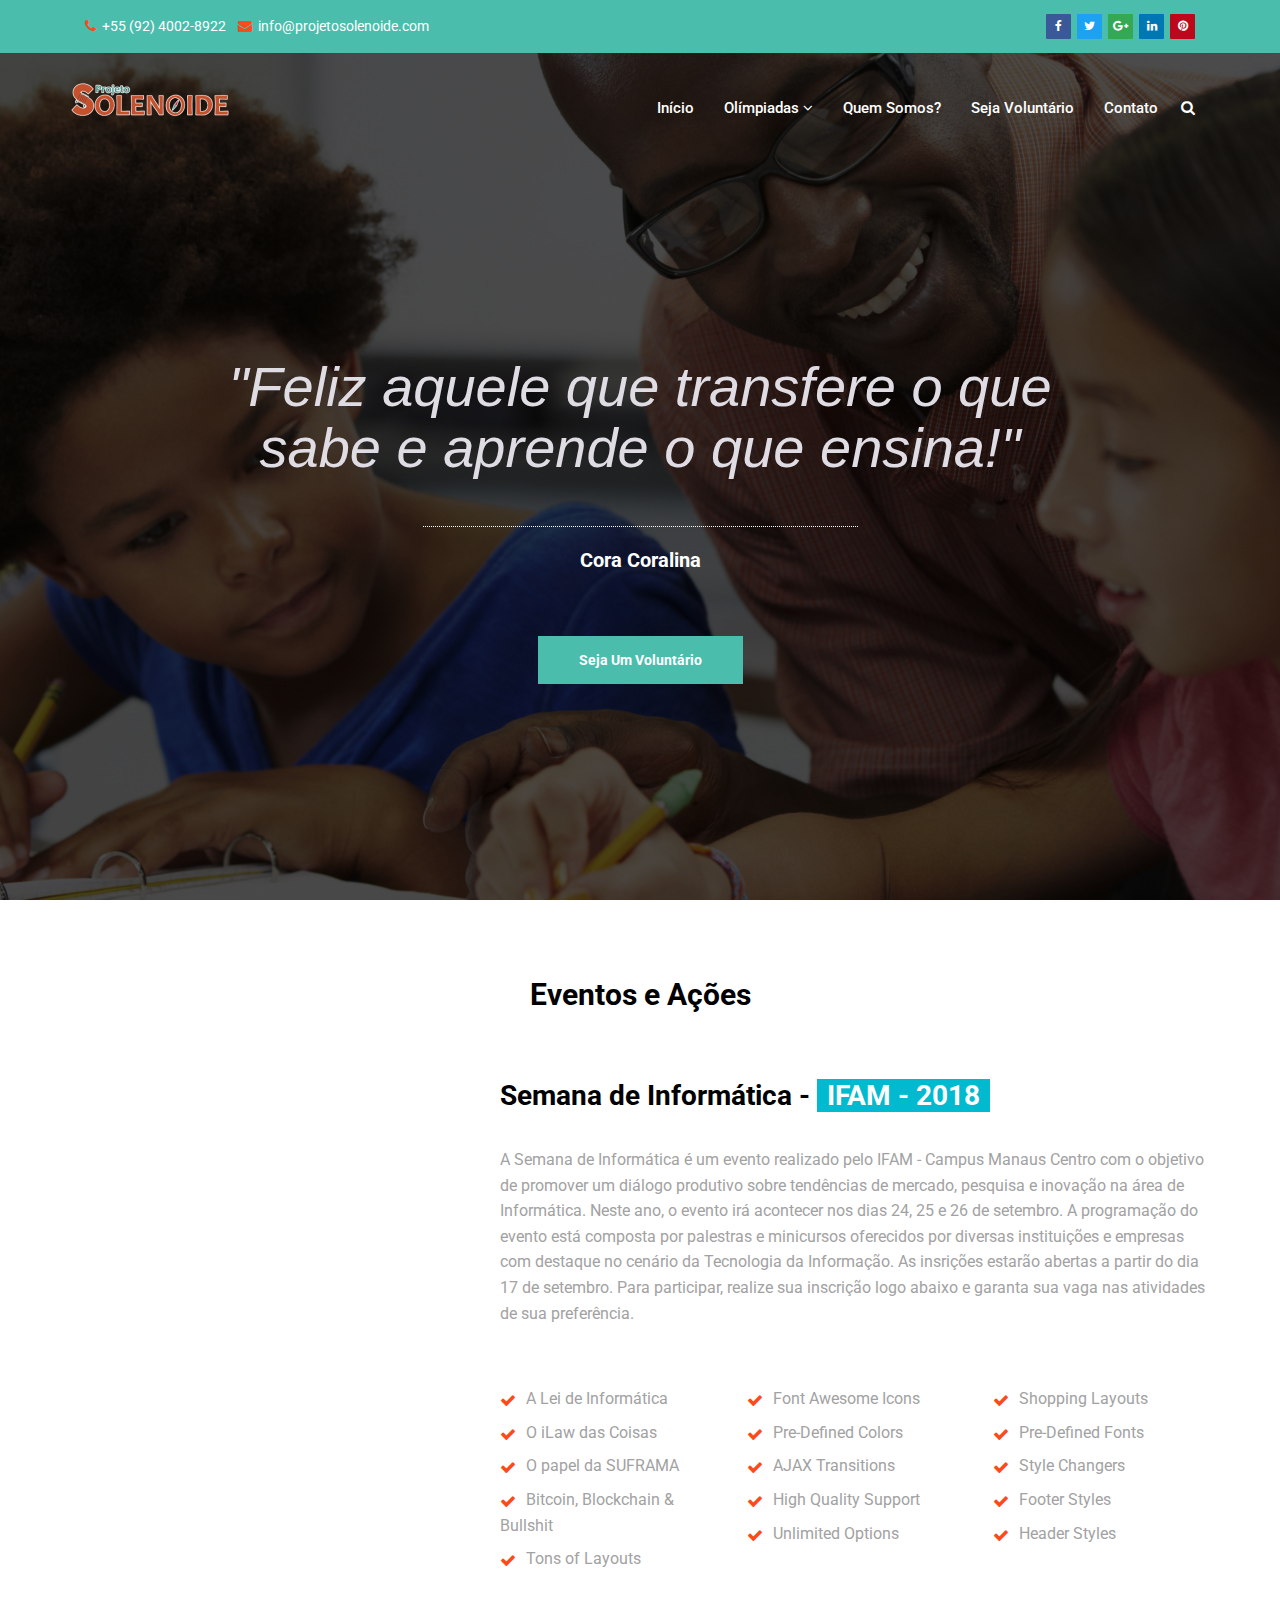
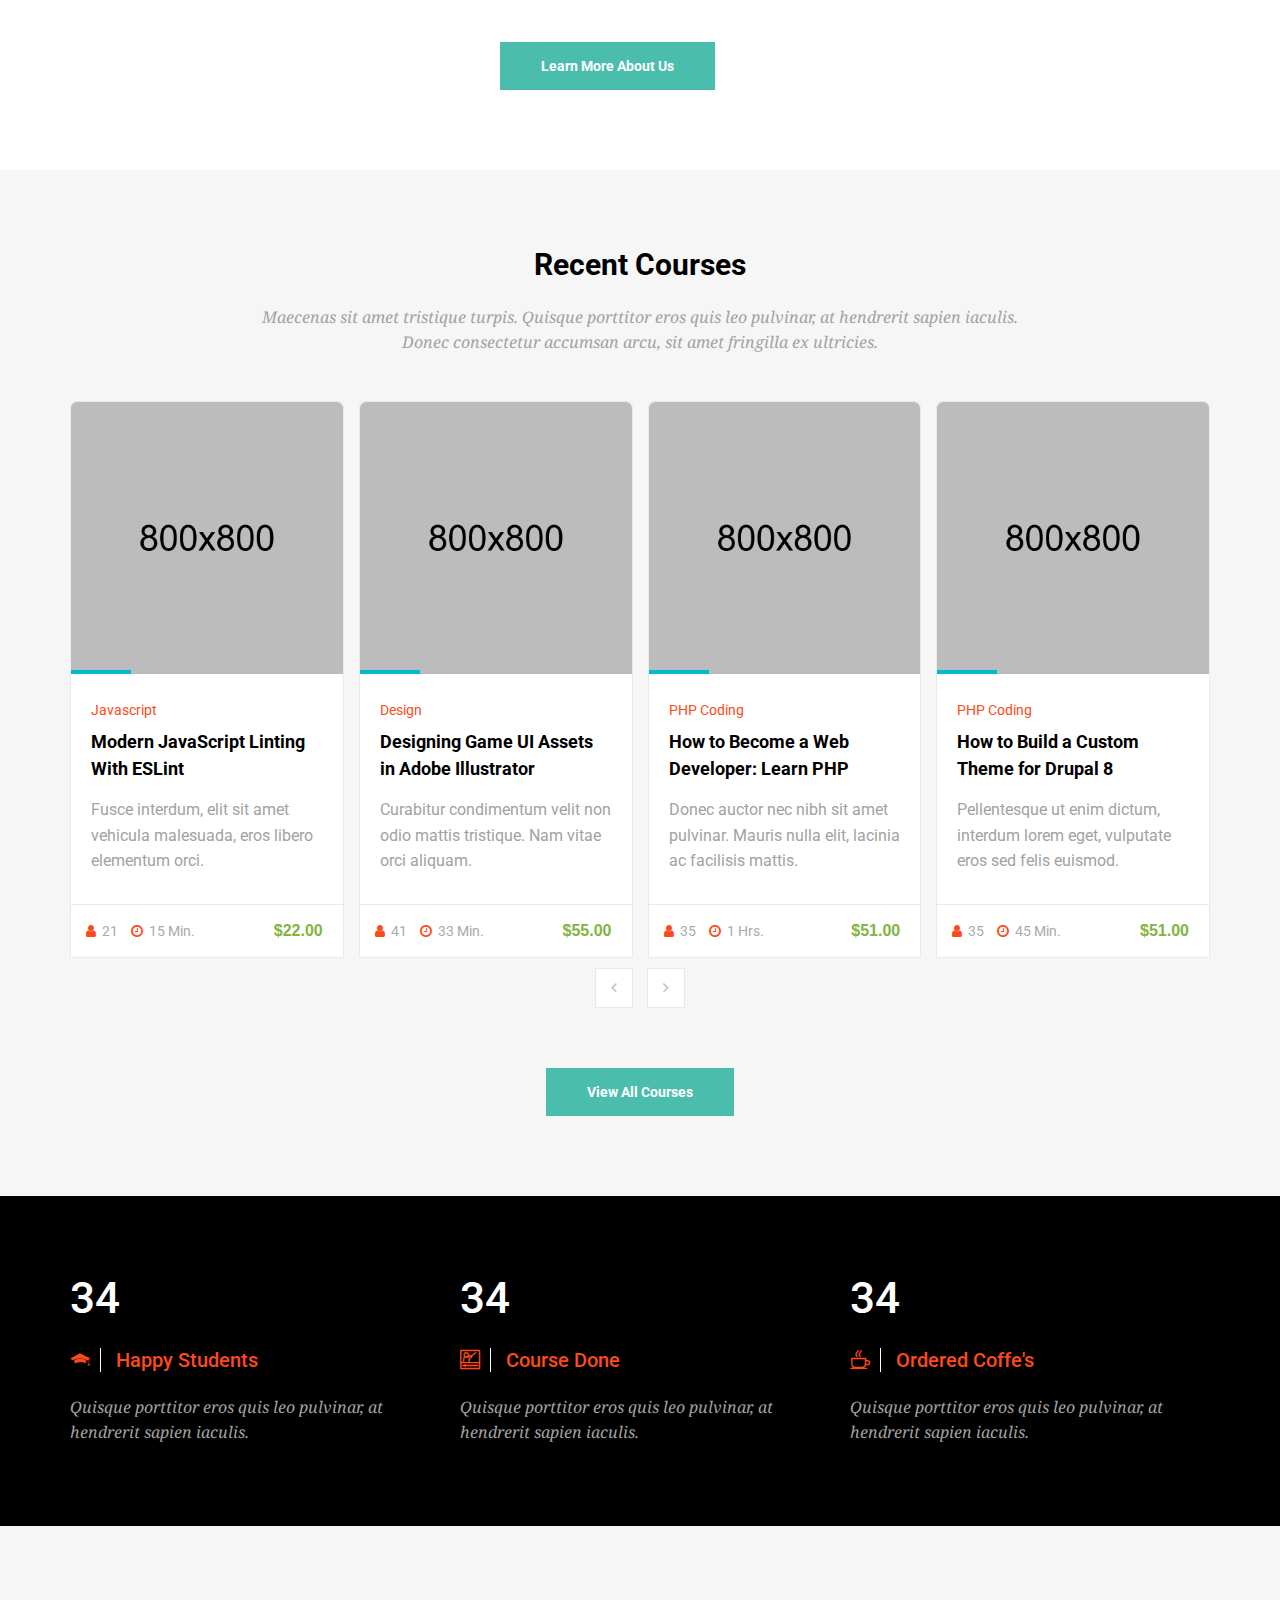
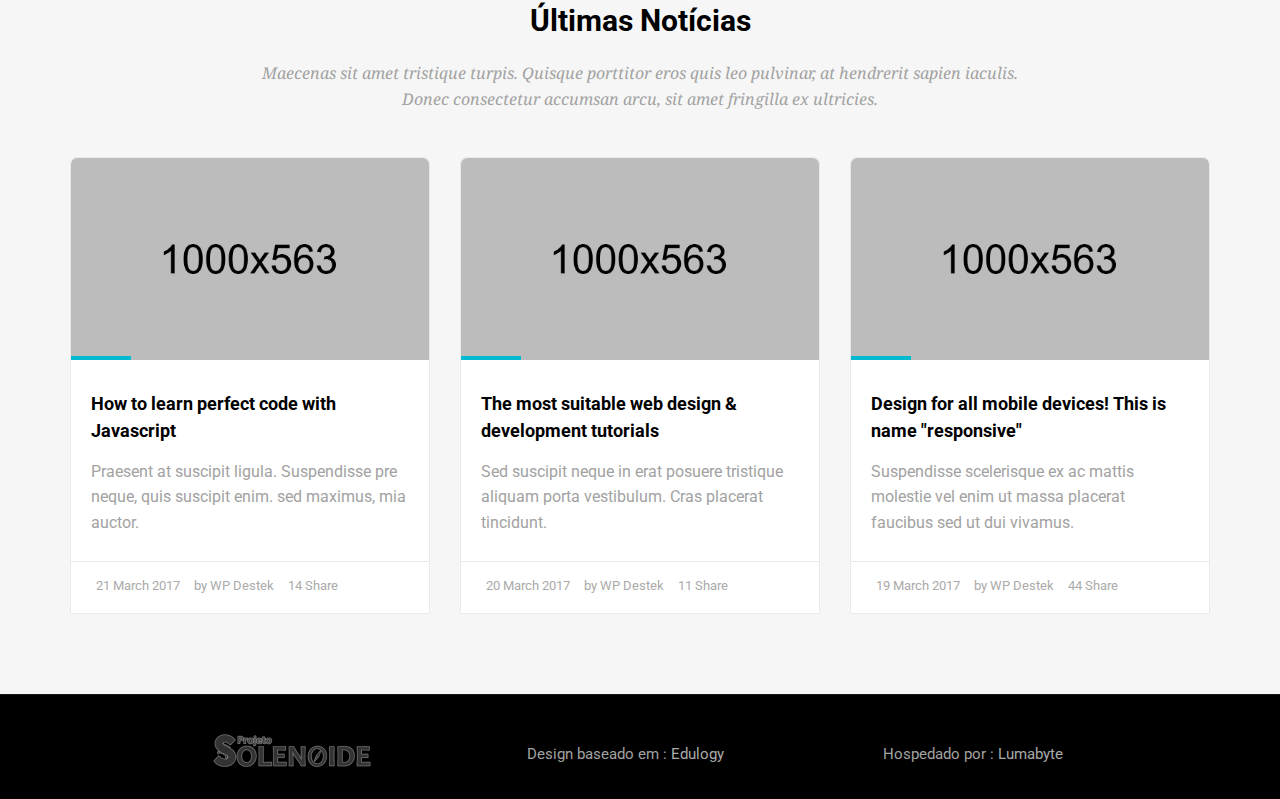
==== commit 4fb2683c: "correcoes" ====
--- a/index.html
+++ b/index.html
@@ -542,16 +542,19 @@
                             <a href="#"><img src="images/logos.png" alt=""></a>
                         </div>
                     </div>
-                    <div class="pull-left">
-                        <div class="cop-logo">
-                            <a href="http://ufam.edu.br" target="_blank"><img style="width: 100px;" src="images/ufam.png" alt=""></a>
-                        </div>
-                    </div>
 
                     <div class="pull-right">
                         <div class="footer-links">
                             <ul class="list-inline">
                                 <li>Design baseado em : <a target="_blank" href="https://themewagon.com/themes/free-html-education-template-multi-page/">Edulogy</a></li>
+                            </ul>
+                        </div>
+                    </div>
+
+                    <div class="pull-right">
+                        <div class="footer-links">
+                            <ul class="list-inline">
+                                <li>Hospedado por : <a target="_blank" href="https://www.lumabyte.com.br">Lumabyte</a></li>
                             </ul>
                         </div>
                     </div>
--- a/style.css
+++ b/style.css
@@ -152,6 +152,31 @@
 .check {
     margin-left: 0;
     padding-left: 0
+}
+
+.botaoForm {
+    background: #FC4A1A;
+    color: #f5f5f5;
+    padding: 10px 20px;
+    border-radius: 6px;
+    border: none;
+    width: 110px;
+    font-weight: bold;
+    text-transform: uppercase;
+}  
+
+.formSolenoide {
+    display: flex;
+    flex-direction: column;
+}
+
+.inpText {
+    margin-bottom: 2%;
+    border: 1px solid #696969;
+    outline: none;
+    border-radius: 6px;
+    padding-left: 8px;
+    color: #000;
 }
 
 .check li a {}
@@ -1102,6 +1127,8 @@
     padding: 4rem;
     position: relative;
     z-index: 11;
+    border-radius: 4px;
+    box-shadow: 3px 2px 8px #333;
 }
 
 .box p {
@@ -2414,4 +2441,4 @@
     background-color: #F7B733;
     box-shadow: inset 0 0 0 0 #F7B733;
     transition: all ease 0.5s;
-}   +}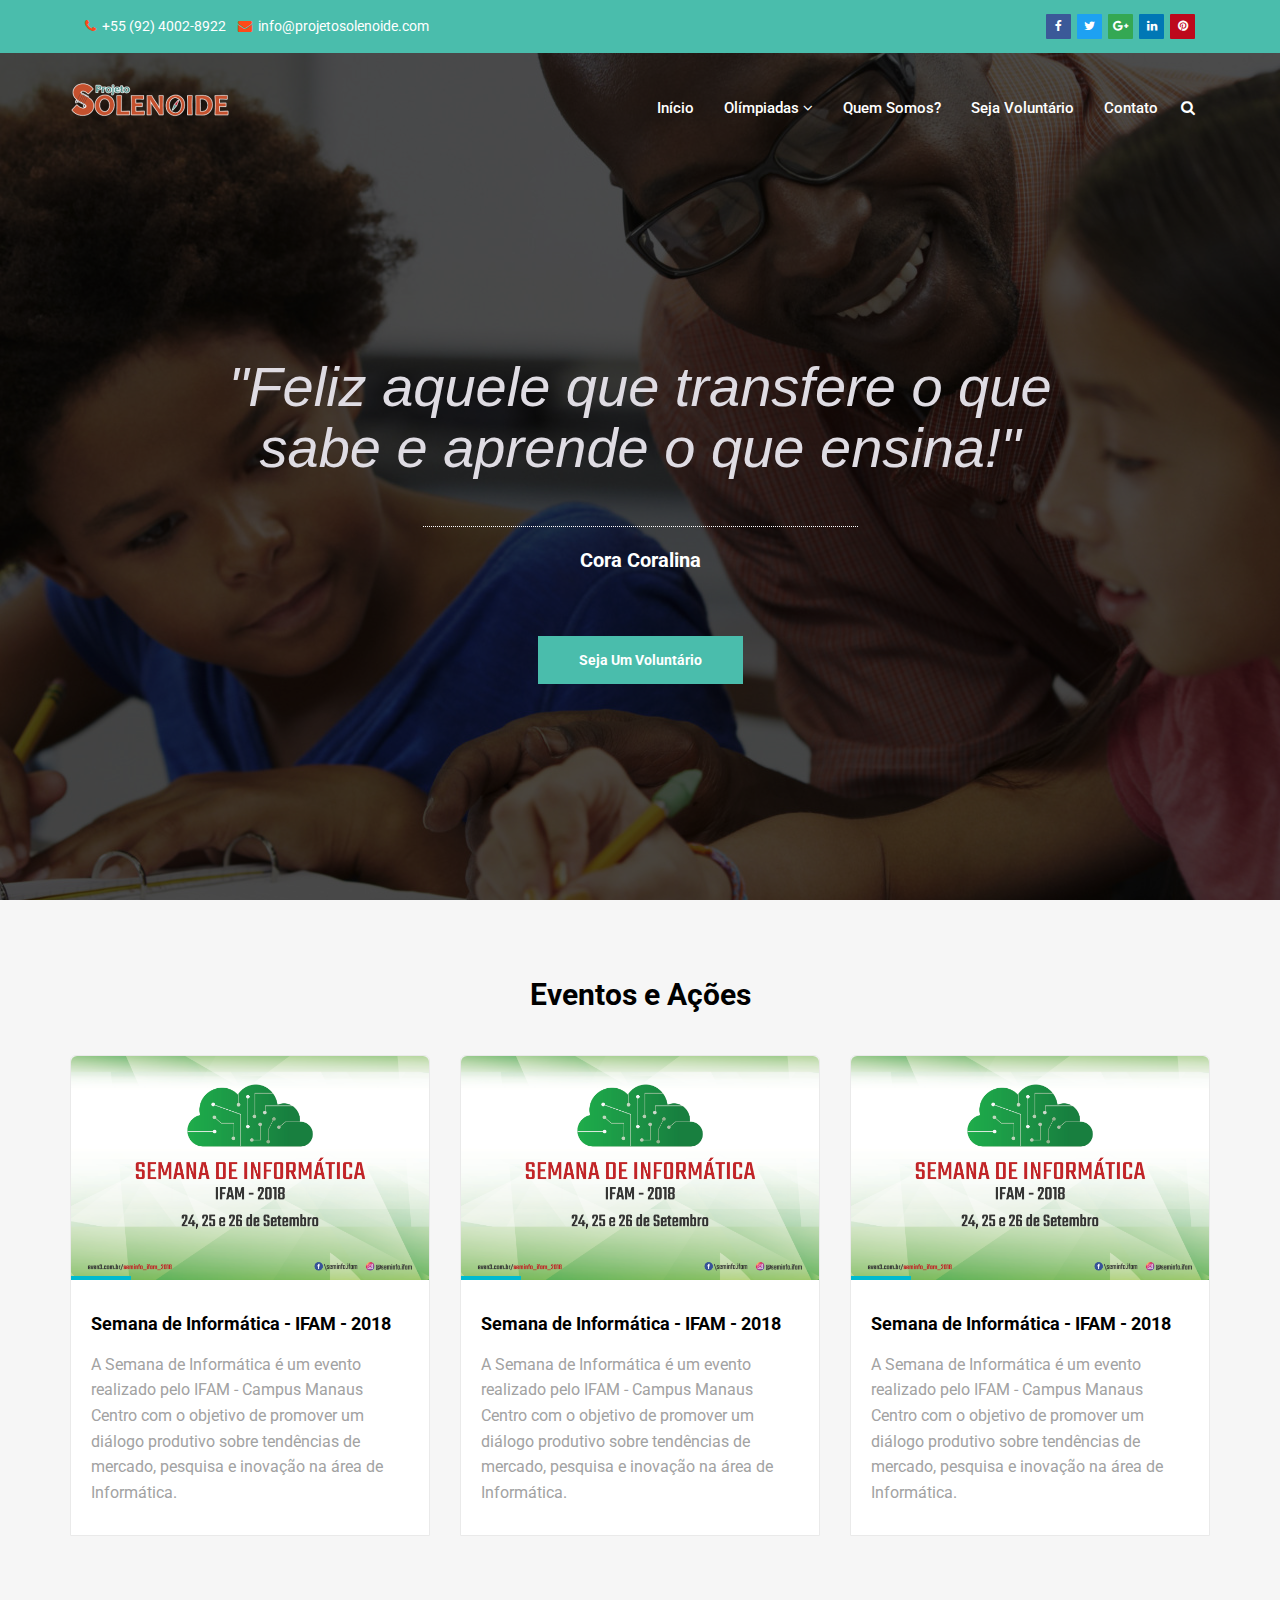
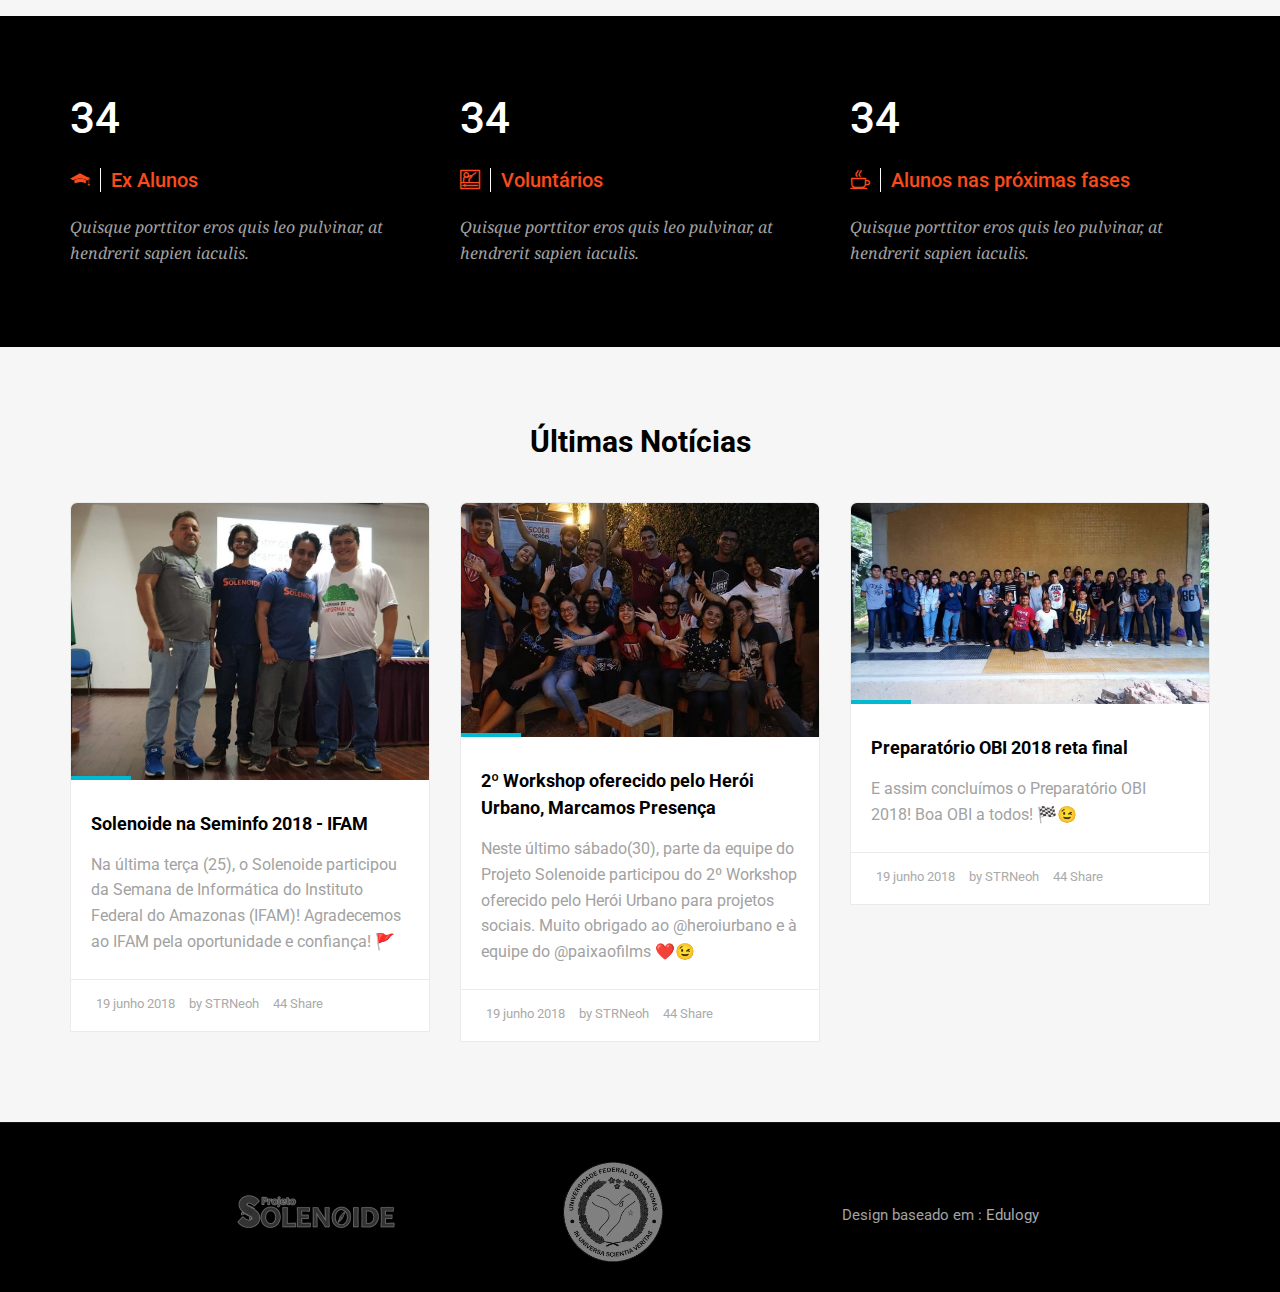
==== commit 9e1671e3: "Update index" ====
--- a/index.html
+++ b/index.html
@@ -167,248 +167,73 @@
 <!-- ***************************
         EVENTOS
 ******************************-->
-        <section class="section">
-            <div class="container">
+        <section class="section gb">
+            <div class="container">
+                <div class="section-title text-center">
+                    <h3>Eventos e Ações</h3>
+                </div><!-- end title -->
+
                 <div class="row">
-                    <div class="section-title text-center">
-                        <h3>Eventos e Ações</h3>
-                    </div><!-- end title -->
-
-                    <div class="col-md-4 hidden-sm hidden-xs">
-                        <div class="custom-module">
-                            <img src="upload/device_01.png" alt="" class="img-responsive wow slideInLeft">
-                        </div><!-- end module -->
-                    </div><!-- end col -->
-                    <div class="col-md-8">
-                        <div class="custom-module p40l">
-                            <h2>Semana de Informática - <mark class="destaque">IFAM - 2018</mark></h2>
-
-                            <p>A Semana de Informática é um evento realizado pelo IFAM - Campus Manaus Centro com o objetivo de promover um diálogo produtivo sobre tendências de mercado, pesquisa e inovação na área de Informática.  Neste ano, o evento irá acontecer nos dias 24, 25 e 26 de setembro. A programação do evento está composta por palestras e minicursos oferecidos por diversas instituições e empresas com destaque no cenário da Tecnologia da Informação. As insrições estarão abertas a partir do dia 17 de setembro. Para participar, realize sua inscrição logo abaixo e garanta sua vaga nas atividades de sua preferência.</p>
-
-                            <hr class="invis">
-
-                            <div class="row">
-                                <div class="col-lg-4 col-md-4 col-sm-4 col-xs-12 first">
-                                    <ul class="check">
-                                        <li>A Lei de Informática</li>
-                                        <li>O iLaw das Coisas</li>
-                                        <li>O papel da SUFRAMA</li>
-                                        <li>Bitcoin, Blockchain & Bullshit</li>
-                                        <li>Tons of Layouts</li>
-                                    </ul><!-- end check -->
-                                </div><!-- end col-lg-4 -->
-                                <div class="col-lg-4 col-md-4 col-sm-4 col-xs-12">
-                                    <ul class="check">
-                                        <li>Font Awesome Icons</li>
-                                        <li>Pre-Defined Colors</li>
-                                        <li>AJAX Transitions</li>
-                                        <li>High Quality Support</li>
-                                        <li>Unlimited Options</li>
-                                    </ul><!-- end check -->    
-                                </div><!-- end col-lg-4 -->
-                                <div class="col-lg-4 col-md-4 col-sm-4 col-xs-12 last">
-                                    <ul class="check">
-                                        <li>Shopping Layouts</li>
-                                        <li>Pre-Defined Fonts</li>
-                                        <li>Style Changers</li>
-                                        <li>Footer Styles</li>
-                                        <li>Header Styles</li>
-                                    </ul><!-- end check -->
-                                </div><!-- end col-lg-4 --> 
-                            </div><!-- end row -->   
-
-                            <hr class="invis">
-
-                            <div class="btn-wrapper">
-                                <a href="#" class="btn btn-primary">Learn More About us</a>
-                            </div>
-
-                        </div><!-- end module -->
-                    </div><!-- end col -->
+                    <div class="col-lg-4 col-md-12">
+                        <div class="blog-box">
+                            <div class="image-wrap entry">
+                                <img src="upload/seminfo.png" alt="" class="img-responsive">
+                                <div class="magnifier">
+                                     <a href="blog-single.html" title=""><i class="flaticon-add"></i></a>
+                                </div>
+                            </div><!-- end image-wrap -->
+
+                            <div class="blog-desc">
+                                <h4><a href="blog-single.html">Semana de Informática - IFAM - 2018</a></h4>
+                                <p>A Semana de Informática é um evento realizado pelo IFAM - Campus Manaus Centro com o objetivo de promover um diálogo produtivo sobre tendências de mercado, pesquisa e inovação na área de Informática.</p>
+                            </div><!-- end blog-desc -->
+                        </div><!-- end blog -->
+                    </div><!-- end col -->
+
+                    <div class="col-lg-4 col-md-12">
+                        <div class="blog-box">
+                            <div class="image-wrap entry">
+                                <img src="upload/seminfo.png" alt="" class="img-responsive">
+                                <div class="magnifier">
+                                     <a href="blog-single.html" title=""><i class="flaticon-add"></i></a>
+                                </div>
+                            </div><!-- end image-wrap -->
+
+                            <div class="blog-desc">
+                                <h4><a href="blog-single.html">Semana de Informática - IFAM - 2018</a></h4>
+                                <p>A Semana de Informática é um evento realizado pelo IFAM - Campus Manaus Centro com o objetivo de promover um diálogo produtivo sobre tendências de mercado, pesquisa e inovação na área de Informática.</p>
+                            </div><!-- end blog-desc -->
+                        </div><!-- end blog -->
+                    </div><!-- end col -->
+
+                    <div class="col-lg-4 col-md-12">
+                        <div class="blog-box">
+                            <div class="image-wrap entry">
+                                <img src="upload/seminfo.png" alt="" class="img-responsive">
+                                <div class="magnifier">
+                                     <a href="blog-single.html" title=""><i class="flaticon-add"></i></a>
+                                </div>
+                            </div><!-- end image-wrap -->
+
+                            <div class="blog-desc">
+                                <h4><a href="blog-single.html">Semana de Informática - IFAM - 2018</a></h4>
+                                <p>A Semana de Informática é um evento realizado pelo IFAM - Campus Manaus Centro com o objetivo de promover um diálogo produtivo sobre tendências de mercado, pesquisa e inovação na área de Informática.</p>
+                            </div><!-- end blog-desc -->
+                        </div><!-- end blog -->
+                    </div><!-- end col -->
+
+
+
+
                 </div><!-- end row -->
             </div><!-- end container -->
         </section>
 
 
-<!-- ***************************
-        CURSOS
-******************************-->
-        <section class="section gb">
-            <div class="container">
-                <div class="section-title text-center">
-                    <h3>Recent Courses</h3>
-                    <p>Maecenas sit amet tristique turpis. Quisque porttitor eros quis leo pulvinar, at hendrerit sapien iaculis. Donec consectetur accumsan arcu, sit amet fringilla ex ultricies.</p>
-                </div><!-- end title -->
-
-                <div id="owl-01" class="owl-carousel owl-theme owl-theme-01">
-                    <div class="caro-item">
-                        <div class="course-box">
-                            <div class="image-wrap entry">
-                                <img src="upload/course_01.jpg" alt="" class="img-responsive">
-                                <div class="magnifier">
-                                     <a href="#" title=""><i class="flaticon-add"></i></a>
-                                </div>
-                            </div><!-- end image-wrap -->
-                            <div class="course-details">
-                                <h4>
-                                    <small>Javascript</small>
-                                    <a href="#" title="">Modern JavaScript Linting With ESLint</a>
-                                </h4>
-                                <p>Fusce interdum, elit sit amet vehicula malesuada, eros libero elementum orci.</p>
-                            </div><!-- end details -->
-                            <div class="course-footer clearfix">
-                                <div class="pull-left">
-                                    <ul class="list-inline">
-                                        <li><a href="#"><i class="fa fa-user"></i> 21</a></li>
-                                        <li><a href="#"><i class="fa fa-clock-o"></i> 15 Min.</a></li>
-                                    </ul>
-                                </div><!-- end left -->
-
-                                <div class="pull-right">
-                                    <ul class="list-inline">
-                                        <li><a href="#">$22.00</a></li>
-                                    </ul>
-                                </div><!-- end left -->
-                            </div><!-- end footer -->
-                        </div><!-- end box -->
-                    </div><!-- end col -->
-
-                    <div class="caro-item">
-                        <div class="course-box">
-                            <div class="image-wrap entry">
-                                <img src="upload/course_02.jpg" alt="" class="img-responsive">
-                                <div class="magnifier">
-                                     <a href="#" title=""><i class="flaticon-add"></i></a>
-                                </div>
-                            </div><!-- end image-wrap -->
-                            <div class="course-details">
-                                <h4>
-                                    <small>Design</small>
-                                    <a href="#" title="">Designing Game UI Assets in Adobe Illustrator</a>
-                                </h4>
-                                <p>Curabitur condimentum velit non odio mattis tristique. Nam vitae orci aliquam. </p>
-                            </div><!-- end details -->
-                            <div class="course-footer clearfix">
-                                <div class="pull-left">
-                                    <ul class="list-inline">
-                                        <li><a href="#"><i class="fa fa-user"></i> 41</a></li>
-                                        <li><a href="#"><i class="fa fa-clock-o"></i> 33 Min.</a></li>
-                                    </ul>
-                                </div><!-- end left -->
-
-                                <div class="pull-right">
-                                    <ul class="list-inline">
-                                        <li><a href="#">$55.00</a></li>
-                                    </ul>
-                                </div><!-- end left -->
-                            </div><!-- end footer -->
-                        </div><!-- end box -->
-                    </div><!-- end col -->
-
-                    <div class="caro-item">
-                        <div class="course-box">
-                            <div class="image-wrap entry">
-                                <img src="upload/course_03.jpg" alt="" class="img-responsive">
-                                <div class="magnifier">
-                                     <a href="#" title=""><i class="flaticon-add"></i></a>
-                                </div>
-                            </div><!-- end image-wrap -->
-                            <div class="course-details">
-                                <h4>
-                                    <small>PHP Coding</small>
-                                    <a href="#" title="">How to Become a Web Developer: Learn PHP</a>
-                                </h4>
-                                <p>Donec auctor nec nibh sit amet pulvinar. Mauris nulla elit, lacinia ac facilisis mattis.</p>
-                            </div><!-- end details -->
-                            <div class="course-footer clearfix">
-                                <div class="pull-left">
-                                    <ul class="list-inline">
-                                        <li><a href="#"><i class="fa fa-user"></i> 35</a></li>
-                                        <li><a href="#"><i class="fa fa-clock-o"></i> 1 Hrs.</a></li>
-                                    </ul>
-                                </div><!-- end left -->
-
-                                <div class="pull-right">
-                                    <ul class="list-inline">
-                                        <li><a href="#">$51.00</a></li>
-                                    </ul>
-                                </div><!-- end left -->
-                            </div><!-- end footer -->
-                        </div><!-- end box -->
-                    </div><!-- end col -->
-
-                    <div class="caro-item">
-                        <div class="course-box">
-                            <div class="image-wrap entry">
-                                <img src="upload/course_04.jpg" alt="" class="img-responsive">
-                                <div class="magnifier">
-                                     <a href="#" title=""><i class="flaticon-add"></i></a>
-                                </div>
-                            </div><!-- end image-wrap -->
-                            <div class="course-details">
-                                <h4>
-                                    <small>PHP Coding</small>
-                                    <a href="#" title="">How to Build a Custom Theme for Drupal 8</a>
-                                </h4>
-                                <p>Pellentesque ut enim dictum, interdum lorem eget, vulputate eros sed felis euismod.</p>
-                            </div><!-- end details -->
-                            <div class="course-footer clearfix">
-                                <div class="pull-left">
-                                    <ul class="list-inline">
-                                        <li><a href="#"><i class="fa fa-user"></i> 35</a></li>
-                                        <li><a href="#"><i class="fa fa-clock-o"></i> 45 Min.</a></li>
-                                    </ul>
-                                </div><!-- end left -->
-
-                                <div class="pull-right">
-                                    <ul class="list-inline">
-                                        <li><a href="#">$51.00</a></li>
-                                    </ul>
-                                </div><!-- end left -->
-                            </div><!-- end footer -->
-                        </div><!-- end box -->
-                    </div><!-- end col -->
-
-                    <div class="caro-item">
-                        <div class="course-box">
-                            <div class="image-wrap entry">
-                                <img src="upload/course_01.jpg" alt="" class="img-responsive">
-                                <div class="magnifier">
-                                     <a href="#" title=""><i class="flaticon-add"></i></a>
-                                </div>
-                            </div><!-- end image-wrap -->
-                            <div class="course-details">
-                                <h4>
-                                    <small>Javascript</small>
-                                    <a href="#" title="">Modern JavaScript Linting With ESLint</a>
-                                </h4>
-                                <p>Fusce interdum, elit sit amet vehicula malesuada, eros libero elementum orci.</p>
-                            </div><!-- end details -->
-                            <div class="course-footer clearfix">
-                                <div class="pull-left">
-                                    <ul class="list-inline">
-                                        <li><a href="#"><i class="fa fa-user"></i> 21</a></li>
-                                        <li><a href="#"><i class="fa fa-clock-o"></i> 15 Min.</a></li>
-                                    </ul>
-                                </div><!-- end left -->
-
-                                <div class="pull-right">
-                                    <ul class="list-inline">
-                                        <li><a href="#">$22.00</a></li>
-                                    </ul>
-                                </div><!-- end left -->
-                            </div><!-- end footer -->
-                        </div><!-- end box -->
-                    </div><!-- end col -->
-                </div><!-- end row -->
-
-                <hr class="invis">
-
-                <div class="section-button text-center">
-                    <a href="#" class="btn btn-primary">View All Courses</a>
-                </div>
-            </div><!-- end container -->
-        </section> 
+
+
+
+
 <!-- ***************************
         PARADA PRETA
 ******************************-->
@@ -419,7 +244,7 @@
                     <div class="col-lg-4 col-md-4">
                         <div class="stat-count">
                             <h4 class="stat-timer">1230</h4>
-                            <h3><i class="flaticon-black-graduation-cap-tool-of-university-student-for-head"></i> Happy Students</h3>
+                            <h3><i class="flaticon-black-graduation-cap-tool-of-university-student-for-head"></i>Ex Alunos</h3>
                             <p>Quisque porttitor eros quis leo pulvinar, at hendrerit sapien iaculis. </p>
                         </div><!-- stat-count -->
                     </div><!-- end col -->
@@ -427,7 +252,7 @@
                     <div class="col-lg-4 col-md-4">
                         <div class="stat-count">
                             <h4 class="stat-timer">331</h4>
-                            <h3><i class="flaticon-online-course"></i> Course Done</h3>
+                            <h3><i class="flaticon-online-course"></i>Voluntários</h3>
                             <p>Quisque porttitor eros quis leo pulvinar, at hendrerit sapien iaculis. </p>
                         </div><!-- stat-count -->
                     </div><!-- end col -->
@@ -435,7 +260,7 @@
                     <div class="col-lg-4 col-md-4">
                         <div class="stat-count">
                             <h4 class="stat-timer">8901</h4>
-                            <h3><i class="flaticon-coffee-cup"></i> Ordered Coffe's</h3>
+                            <h3><i class="flaticon-coffee-cup"></i>Alunos nas próximas fases</h3>
                             <p>Quisque porttitor eros quis leo pulvinar, at hendrerit sapien iaculis. </p>
                         </div><!-- stat-count -->
                     </div><!-- end col -->
@@ -450,29 +275,29 @@
             <div class="container">
                 <div class="section-title text-center">
                     <h3>Últimas Notícias</h3>
-                    <p>Maecenas sit amet tristique turpis. Quisque porttitor eros quis leo pulvinar, at hendrerit sapien iaculis. Donec consectetur accumsan arcu, sit amet fringilla ex ultricies.</p>
                 </div><!-- end title -->
 
                 <div class="row">
-                    <div class="col-lg-4 col-md-12">
-                        <div class="blog-box">
-                            <div class="image-wrap entry">
-                                <img src="upload/blog_01.jpeg" alt="" class="img-responsive">
-                                <div class="magnifier">
-                                     <a href="blog-single.html" title=""><i class="flaticon-add"></i></a>
-                                </div>
-                            </div><!-- end image-wrap -->
-
-                            <div class="blog-desc">
-                                <h4><a href="blog-single.html">How to learn perfect code with Javascript</a></h4>
-                                <p>Praesent at suscipit ligula. Suspendisse pre neque, quis suscipit enim. sed maximus, mia auctor.</p>
+
+                    <div class="col-lg-4 col-md-12">
+                        <div class="blog-box">
+                            <div class="image-wrap entry">
+                                <img src="upload/ifam.jpg" alt="" class="img-responsive">
+                                <div class="magnifier">
+                                     <a href="blog-single.html" title=""><i class="flaticon-add"></i></a>
+                                </div>
+                            </div><!-- end image-wrap -->
+
+                            <div class="blog-desc">
+                                <h4><a href="blog-single.html">Solenoide na Seminfo 2018 - IFAM</a></h4>
+                                <p>Na última terça (25), o Solenoide participou da Semana de Informática do Instituto Federal do Amazonas (IFAM)! Agradecemos ao IFAM pela oportunidade e confiança! 🚩</p>
                             </div><!-- end blog-desc -->
 
                             <div class="post-meta">
                                 <ul class="list-inline">
-                                    <li><a href="#">21 March 2017</a></li>
-                                    <li><a href="#">by WP Destek</a></li>
-                                    <li><a href="#">14 Share</a></li>
+                                    <li><a href="#">19 junho 2018</a></li>
+                                    <li><a href="#">by STRNeoh</a></li>
+                                    <li><a href="#">44 Share</a></li>
                                 </ul>
                             </div><!-- end post-meta -->
                         </div><!-- end blog -->
@@ -481,22 +306,22 @@
                     <div class="col-lg-4 col-md-12">
                         <div class="blog-box">
                             <div class="image-wrap entry">
-                                <img src="upload/blog_02.jpeg" alt="" class="img-responsive">
-                                <div class="magnifier">
-                                     <a href="blog-single.html" title=""><i class="flaticon-add"></i></a>
-                                </div>
-                            </div><!-- end image-wrap -->
-
-                            <div class="blog-desc">
-                                <h4><a href="blog-single.html">The most suitable web design & development tutorials</a></h4>
-                                <p>Sed suscipit neque in erat posuere tristique aliquam porta vestibulum. Cras placerat tincidunt. </p>
+                                <img src="upload/hufoto.jpg" alt="" class="img-responsive">
+                                <div class="magnifier">
+                                     <a href="blog-single.html" title=""><i class="flaticon-add"></i></a>
+                                </div>
+                            </div><!-- end image-wrap -->
+
+                            <div class="blog-desc">
+                                <h4><a href="blog-single.html">2º Workshop oferecido pelo Herói Urbano, Marcamos Presença</a></h4>
+                                <p>Neste último sábado(30), parte da equipe do Projeto Solenoide participou do 2º Workshop oferecido pelo Herói Urbano para projetos sociais. Muito obrigado ao @heroiurbano e à equipe do @paixaofilms ❤️😉</p>
                             </div><!-- end blog-desc -->
 
                             <div class="post-meta">
                                 <ul class="list-inline">
-                                    <li><a href="#">20 March 2017</a></li>
-                                    <li><a href="#">by WP Destek</a></li>
-                                    <li><a href="#">11 Share</a></li>
+                                    <li><a href="#">19 junho 2018</a></li>
+                                    <li><a href="#">by STRNeoh</a></li>
+                                    <li><a href="#">44 Share</a></li>
                                 </ul>
                             </div><!-- end post-meta -->
                         </div><!-- end blog -->
@@ -505,21 +330,21 @@
                     <div class="col-lg-4 col-md-12">
                         <div class="blog-box">
                             <div class="image-wrap entry">
-                                <img src="upload/blog_03.jpeg" alt="" class="img-responsive">
-                                <div class="magnifier">
-                                     <a href="blog-single.html" title=""><i class="flaticon-add"></i></a>
-                                </div>
-                            </div><!-- end image-wrap -->
-
-                            <div class="blog-desc">
-                                <h4><a href="blog-single.html">Design for all mobile devices! This is name "responsive"</a></h4>
-                                <p>Suspendisse scelerisque ex ac mattis molestie vel enim ut massa placerat faucibus sed ut dui vivamus. </p>
+                                <img src="upload/obi2018.jpg" alt="" class="img-responsive">
+                                <div class="magnifier">
+                                     <a href="blog-single.html" title=""><i class="flaticon-add"></i></a>
+                                </div>
+                            </div><!-- end image-wrap -->
+
+                            <div class="blog-desc">
+                                <h4><a href="blog-single.html">Preparatório OBI 2018 reta final</a></h4>
+                                <p>E assim concluímos o Preparatório OBI 2018! Boa OBI a todos! 🏁😉</p>
                             </div><!-- end blog-desc -->
 
                             <div class="post-meta">
                                 <ul class="list-inline">
-                                    <li><a href="#">19 March 2017</a></li>
-                                    <li><a href="#">by WP Destek</a></li>
+                                    <li><a href="#">19 junho 2018</a></li>
+                                    <li><a href="#">by STRNeoh</a></li>
                                     <li><a href="#">44 Share</a></li>
                                 </ul>
                             </div><!-- end post-meta -->
@@ -542,19 +367,16 @@
                             <a href="#"><img src="images/logos.png" alt=""></a>
                         </div>
                     </div>
+                    <div class="pull-left">
+                        <div class="cop-logo">
+                            <a href="http://ufam.edu.br" target="_blank"><img style="width: 100px;" src="images/ufam.png" alt=""></a>
+                        </div>
+                    </div>
 
                     <div class="pull-right">
                         <div class="footer-links">
                             <ul class="list-inline">
                                 <li>Design baseado em : <a target="_blank" href="https://themewagon.com/themes/free-html-education-template-multi-page/">Edulogy</a></li>
-                            </ul>
-                        </div>
-                    </div>
-
-                    <div class="pull-right">
-                        <div class="footer-links">
-                            <ul class="list-inline">
-                                <li>Hospedado por : <a target="_blank" href="https://www.lumabyte.com.br">Lumabyte</a></li>
                             </ul>
                         </div>
                     </div>
--- a/style.css
+++ b/style.css
@@ -156,7 +156,7 @@
 
 .botaoForm {
     background: #FC4A1A;
-    color: #f5f5f5;
+    color: #000;
     padding: 10px 20px;
     border-radius: 6px;
     border: none;
@@ -1768,7 +1768,7 @@
 .custom-module h2 {
     font-size: 28px;
     font-weight: bold;
-    margin: 20px 0 30px;
+    margin: 0  x 0 20px;
     padding: 0;
 }
 
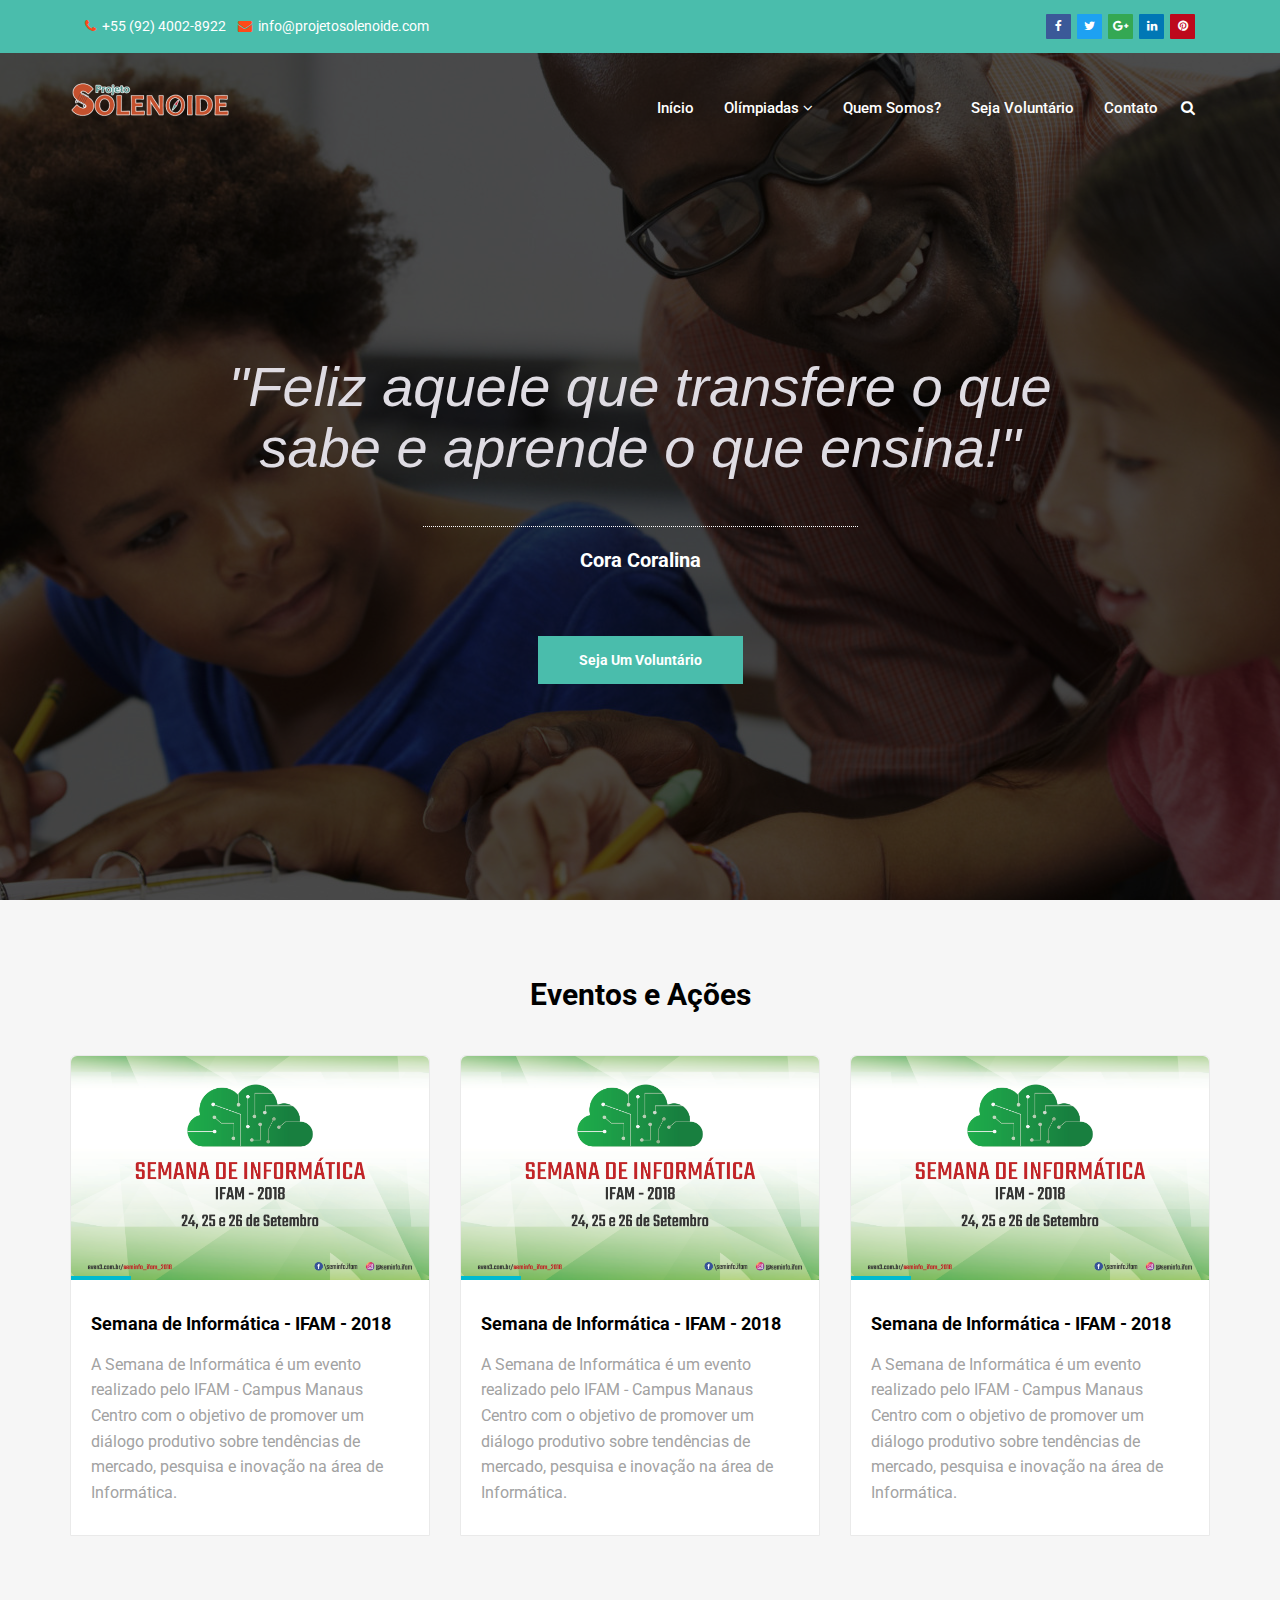
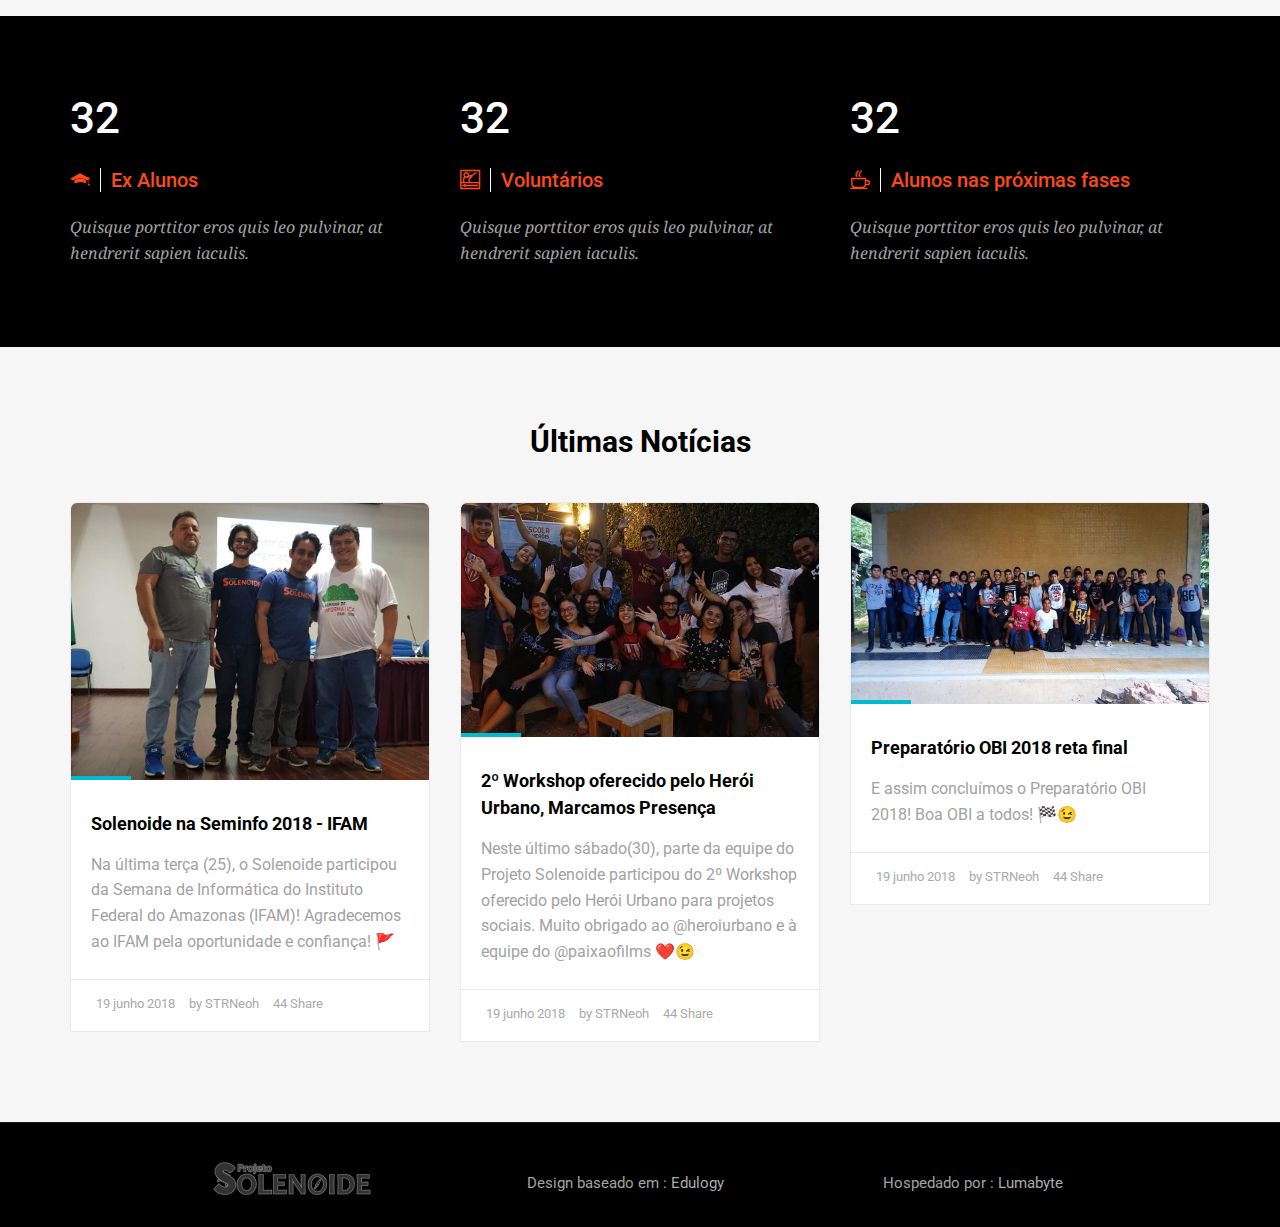
==== commit 2e5c44c8: "Merge remote-tracking branch 'origin/master'" ====
--- a/index.html
+++ b/index.html
@@ -367,16 +367,19 @@
                             <a href="#"><img src="images/logos.png" alt=""></a>
                         </div>
                     </div>
-                    <div class="pull-left">
-                        <div class="cop-logo">
-                            <a href="http://ufam.edu.br" target="_blank"><img style="width: 100px;" src="images/ufam.png" alt=""></a>
-                        </div>
-                    </div>
 
                     <div class="pull-right">
                         <div class="footer-links">
                             <ul class="list-inline">
                                 <li>Design baseado em : <a target="_blank" href="https://themewagon.com/themes/free-html-education-template-multi-page/">Edulogy</a></li>
+                            </ul>
+                        </div>
+                    </div>
+
+                    <div class="pull-right">
+                        <div class="footer-links">
+                            <ul class="list-inline">
+                                <li>Hospedado por : <a target="_blank" href="https://www.lumabyte.com.br">Lumabyte</a></li>
                             </ul>
                         </div>
                     </div>
--- a/style.css
+++ b/style.css
@@ -156,7 +156,7 @@
 
 .botaoForm {
     background: #FC4A1A;
-    color: #000;
+    color: #f5f5f5;
     padding: 10px 20px;
     border-radius: 6px;
     border: none;
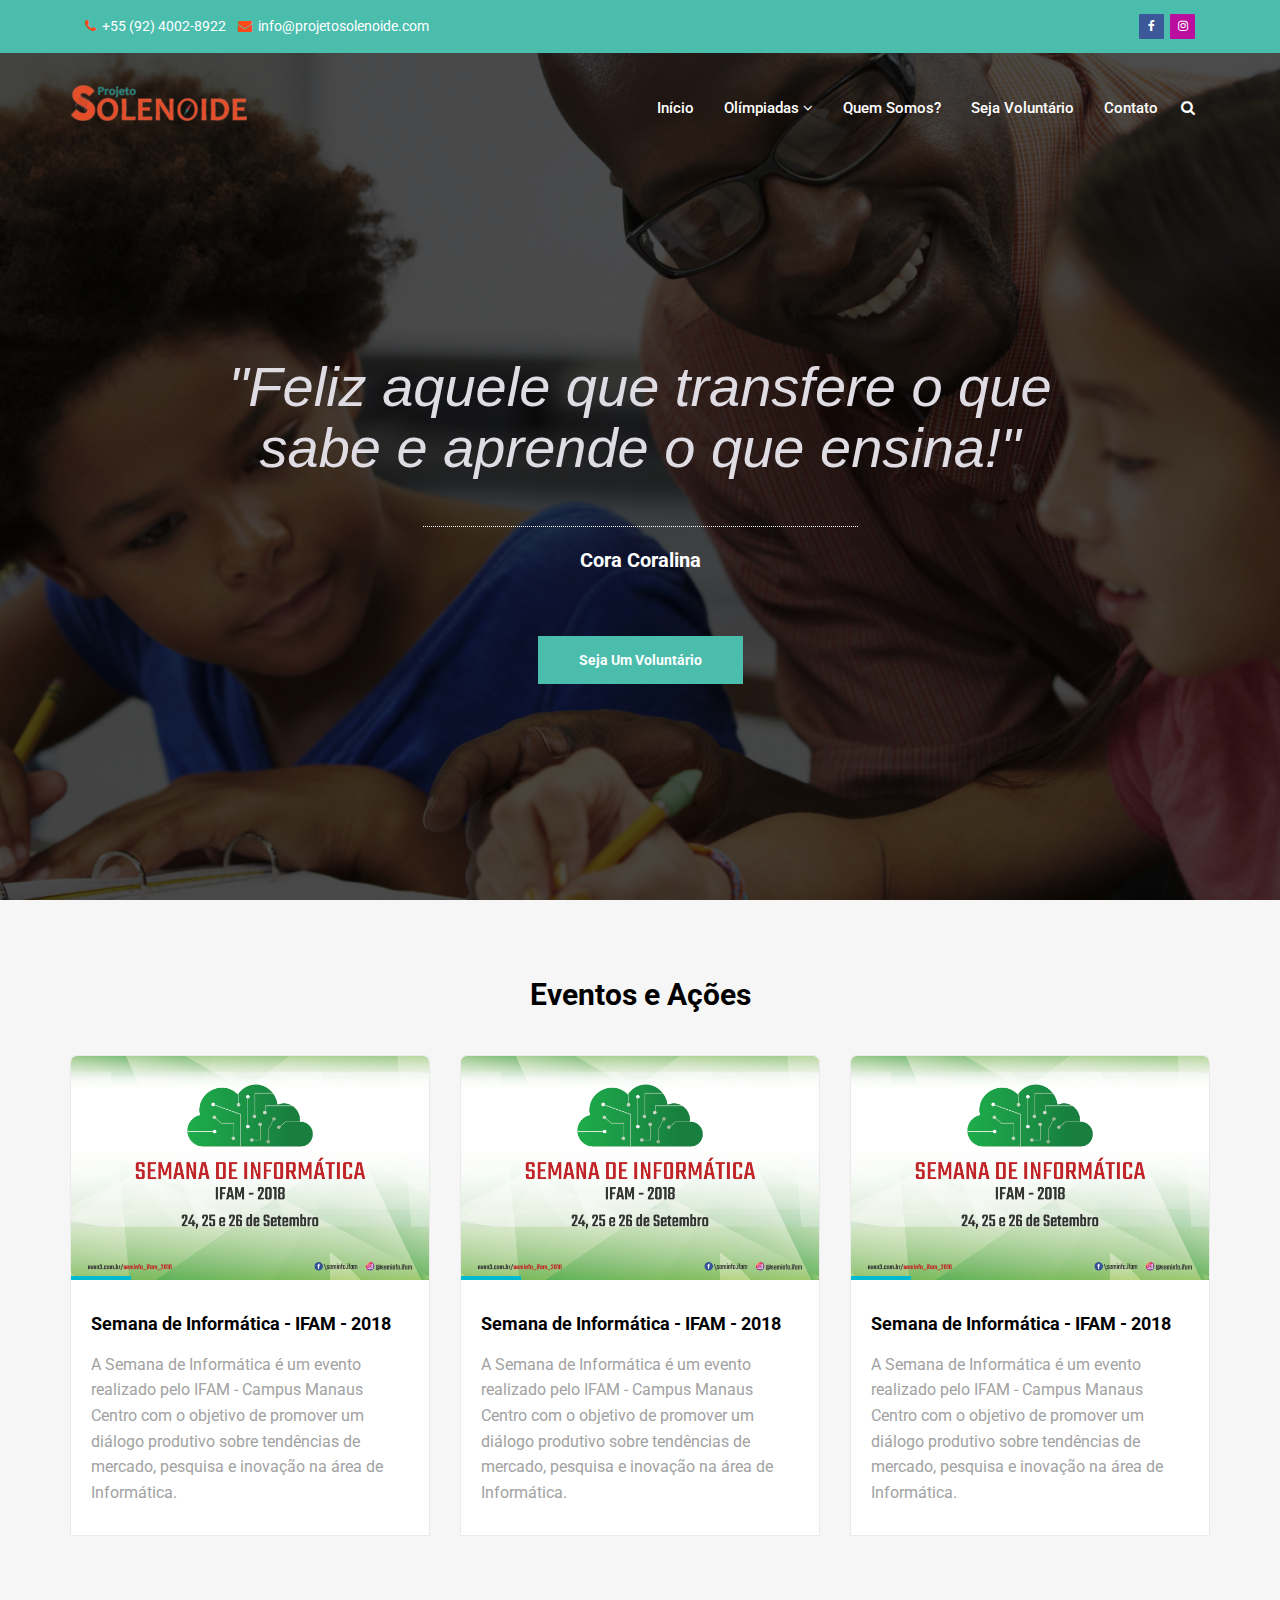
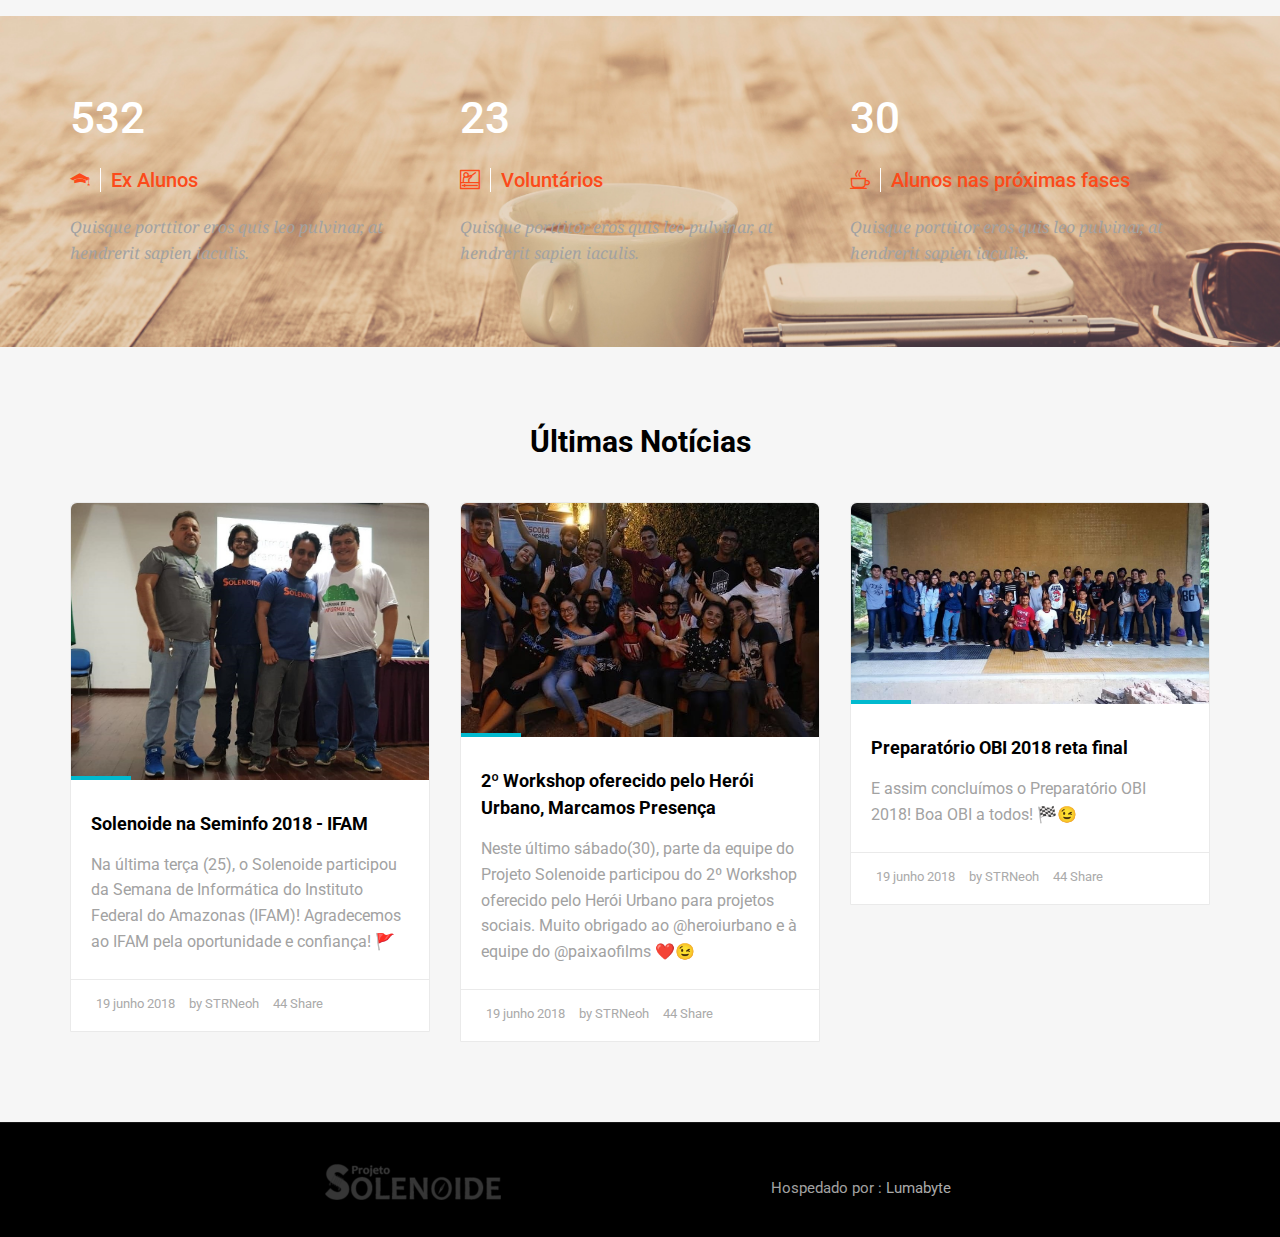
==== commit bee61c6b: "update pages" ====
--- a/index.html
+++ b/index.html
@@ -78,11 +78,9 @@
                         </div><!-- end left -->
                         <div class="col-md-6 col-sm-6 hidden-xs text-right">
                             <div class="social">
-                                <a class="facebook" href="#" data-tooltip="tooltip" data-placement="bottom" title="Facebook"><i class="fa fa-facebook"></i></a>              
-                                <a class="twitter" href="#" data-tooltip="tooltip" data-placement="bottom" title="Twitter"><i class="fa fa-twitter"></i></a>
-                                <a class="google" href="#" data-tooltip="tooltip" data-placement="bottom" title="Google Plus"><i class="fa fa-google-plus"></i></a>
-                                <a class="linkedin" href="#" data-tooltip="tooltip" data-placement="bottom" title="Linkedin"><i class="fa fa-linkedin"></i></a>
-                                <a class="pinterest" href="#" data-tooltip="tooltip" data-placement="bottom" title="Pinterest"><i class="fa fa-pinterest"></i></a>
+                                <a class="facebook" href="https://www.facebook.com/projetoSolenoide/" data-tooltip="tooltip" data-placement="bottom" title="Facebook"><i class="fa fa-facebook"></i></a>       
+
+                                <a class="instagram" style="background: #bb0e9e;" href="https://www.instagram.com/projeto.solenoide/" data-tooltip="tooltip" data-placement="bottom" title="Instagram"><i class="fa fa-instagram"></i></a>
                             </div><!-- end social -->
                         </div><!-- end left -->
                     </div><!-- end row -->
@@ -109,11 +107,11 @@
                             <li class="dropdown yamm-fw yamm-half"><a href="#" data-toggle="dropdown" class="dropdown-toggle active">Olímpiadas <b class="fa fa-angle-down"></b></a>
                                 <ul class="dropdown-menu">
                                     <li>
-                                        <div class="yamm-content clearfix">
+                                        <div class="yamm-content clearfix" style="width: 200%;">
                                             <div class="row-fluid">
                                                 <div class="col-md-6 col-sm-6">
                                                     <h4>Nossos Preparatórios</h4>
-                                                    <ul>
+                                                    <ul style="width: 250%;">
                                                         <li><a href="#">Informática - OBI</a></li>
                                                         <li><a href="#">Matemática - OBMEP</a></li>
                                                         <li><a href="#">Química - 03</a></li>
@@ -129,7 +127,7 @@
                             </li>
                             <li><a href="quemsomos.html">Quem Somos?</a></li>
                             <li><a href="voluntario.html">Seja Voluntário</a></li>
-                            <li><a href="page-contact.html">Contato</a></li>
+                            <li><a href="contacto.html">Contato</a></li>
                             <li class="iconitem"><a href="#" data-toggle="modal" data-target="#login-modal"><i class="fa fa-search"></i></a></li>
                         </ul>
                     </div>
@@ -153,12 +151,6 @@
                     <div class="btn-wrapper">
                         <a href="voluntario.html" class="btn btn-primary">Seja Um Voluntário</a>
                     </div>
-                    
-                   <!-- <div class="btn-wrapper">
-                        <div class="text-center">
-                            <a href="#" class="btn btn-primary wow slideInLeft">Read More</a> &nbsp;&nbsp;&nbsp;<a href="#" class="btn btn-default wow slideInRight">Buy Now</a>
-                        </div>
-                    </div> --><!-- end row -->
                 </div>
             </div>
         </section>
@@ -179,12 +171,12 @@
                             <div class="image-wrap entry">
                                 <img src="upload/seminfo.png" alt="" class="img-responsive">
                                 <div class="magnifier">
-                                     <a href="blog-single.html" title=""><i class="flaticon-add"></i></a>
-                                </div>
-                            </div><!-- end image-wrap -->
-
-                            <div class="blog-desc">
-                                <h4><a href="blog-single.html">Semana de Informática - IFAM - 2018</a></h4>
+                                     <a href="noticias.html" title=""><i class="flaticon-add"></i></a>
+                                </div>
+                            </div><!-- end image-wrap -->
+
+                            <div class="blog-desc">
+                                <h4><a href="noticias.html">Semana de Informática - IFAM - 2018</a></h4>
                                 <p>A Semana de Informática é um evento realizado pelo IFAM - Campus Manaus Centro com o objetivo de promover um diálogo produtivo sobre tendências de mercado, pesquisa e inovação na área de Informática.</p>
                             </div><!-- end blog-desc -->
                         </div><!-- end blog -->
@@ -195,12 +187,12 @@
                             <div class="image-wrap entry">
                                 <img src="upload/seminfo.png" alt="" class="img-responsive">
                                 <div class="magnifier">
-                                     <a href="blog-single.html" title=""><i class="flaticon-add"></i></a>
-                                </div>
-                            </div><!-- end image-wrap -->
-
-                            <div class="blog-desc">
-                                <h4><a href="blog-single.html">Semana de Informática - IFAM - 2018</a></h4>
+                                     <a href="noticias.html" title=""><i class="flaticon-add"></i></a>
+                                </div>
+                            </div><!-- end image-wrap -->
+
+                            <div class="blog-desc">
+                                <h4><a href="noticias.html">Semana de Informática - IFAM - 2018</a></h4>
                                 <p>A Semana de Informática é um evento realizado pelo IFAM - Campus Manaus Centro com o objetivo de promover um diálogo produtivo sobre tendências de mercado, pesquisa e inovação na área de Informática.</p>
                             </div><!-- end blog-desc -->
                         </div><!-- end blog -->
@@ -211,12 +203,12 @@
                             <div class="image-wrap entry">
                                 <img src="upload/seminfo.png" alt="" class="img-responsive">
                                 <div class="magnifier">
-                                     <a href="blog-single.html" title=""><i class="flaticon-add"></i></a>
-                                </div>
-                            </div><!-- end image-wrap -->
-
-                            <div class="blog-desc">
-                                <h4><a href="blog-single.html">Semana de Informática - IFAM - 2018</a></h4>
+                                     <a href="noticias.html" title=""><i class="flaticon-add"></i></a>
+                                </div>
+                            </div><!-- end image-wrap -->
+
+                            <div class="blog-desc">
+                                <h4><a href="noticias.html">Semana de Informática - IFAM - 2018</a></h4>
                                 <p>A Semana de Informática é um evento realizado pelo IFAM - Campus Manaus Centro com o objetivo de promover um diálogo produtivo sobre tendências de mercado, pesquisa e inovação na área de Informática.</p>
                             </div><!-- end blog-desc -->
                         </div><!-- end blog -->
@@ -229,13 +221,8 @@
             </div><!-- end container -->
         </section>
 
-
-
-
-
-
 <!-- ***************************
-        PARADA PRETA
+      DADOS SOLENOIDE
 ******************************-->
 
         <section class="section db">
@@ -243,7 +230,7 @@
                 <div class="row">
                     <div class="col-lg-4 col-md-4">
                         <div class="stat-count">
-                            <h4 class="stat-timer">1230</h4>
+                            <h4 >532</h4>
                             <h3><i class="flaticon-black-graduation-cap-tool-of-university-student-for-head"></i>Ex Alunos</h3>
                             <p>Quisque porttitor eros quis leo pulvinar, at hendrerit sapien iaculis. </p>
                         </div><!-- stat-count -->
@@ -251,7 +238,7 @@
 
                     <div class="col-lg-4 col-md-4">
                         <div class="stat-count">
-                            <h4 class="stat-timer">331</h4>
+                            <h4 >23</h4>
                             <h3><i class="flaticon-online-course"></i>Voluntários</h3>
                             <p>Quisque porttitor eros quis leo pulvinar, at hendrerit sapien iaculis. </p>
                         </div><!-- stat-count -->
@@ -259,7 +246,7 @@
 
                     <div class="col-lg-4 col-md-4">
                         <div class="stat-count">
-                            <h4 class="stat-timer">8901</h4>
+                            <h4>30</h4>
                             <h3><i class="flaticon-coffee-cup"></i>Alunos nas próximas fases</h3>
                             <p>Quisque porttitor eros quis leo pulvinar, at hendrerit sapien iaculis. </p>
                         </div><!-- stat-count -->
@@ -284,12 +271,12 @@
                             <div class="image-wrap entry">
                                 <img src="upload/ifam.jpg" alt="" class="img-responsive">
                                 <div class="magnifier">
-                                     <a href="blog-single.html" title=""><i class="flaticon-add"></i></a>
-                                </div>
-                            </div><!-- end image-wrap -->
-
-                            <div class="blog-desc">
-                                <h4><a href="blog-single.html">Solenoide na Seminfo 2018 - IFAM</a></h4>
+                                     <a href="noticias.html" title=""><i class="flaticon-add"></i></a>
+                                </div>
+                            </div><!-- end image-wrap -->
+
+                            <div class="blog-desc">
+                                <h4><a href="noticias.html">Solenoide na Seminfo 2018 - IFAM</a></h4>
                                 <p>Na última terça (25), o Solenoide participou da Semana de Informática do Instituto Federal do Amazonas (IFAM)! Agradecemos ao IFAM pela oportunidade e confiança! 🚩</p>
                             </div><!-- end blog-desc -->
 
@@ -308,12 +295,12 @@
                             <div class="image-wrap entry">
                                 <img src="upload/hufoto.jpg" alt="" class="img-responsive">
                                 <div class="magnifier">
-                                     <a href="blog-single.html" title=""><i class="flaticon-add"></i></a>
-                                </div>
-                            </div><!-- end image-wrap -->
-
-                            <div class="blog-desc">
-                                <h4><a href="blog-single.html">2º Workshop oferecido pelo Herói Urbano, Marcamos Presença</a></h4>
+                                     <a href="noticias.html" title=""><i class="flaticon-add"></i></a>
+                                </div>
+                            </div><!-- end image-wrap -->
+
+                            <div class="blog-desc">
+                                <h4><a href="noticias.html">2º Workshop oferecido pelo Herói Urbano, Marcamos Presença</a></h4>
                                 <p>Neste último sábado(30), parte da equipe do Projeto Solenoide participou do 2º Workshop oferecido pelo Herói Urbano para projetos sociais. Muito obrigado ao @heroiurbano e à equipe do @paixaofilms ❤️😉</p>
                             </div><!-- end blog-desc -->
 
@@ -332,12 +319,12 @@
                             <div class="image-wrap entry">
                                 <img src="upload/obi2018.jpg" alt="" class="img-responsive">
                                 <div class="magnifier">
-                                     <a href="blog-single.html" title=""><i class="flaticon-add"></i></a>
-                                </div>
-                            </div><!-- end image-wrap -->
-
-                            <div class="blog-desc">
-                                <h4><a href="blog-single.html">Preparatório OBI 2018 reta final</a></h4>
+                                     <a href="noticias.html" title=""><i class="flaticon-add"></i></a>
+                                </div>
+                            </div><!-- end image-wrap -->
+
+                            <div class="blog-desc">
+                                <h4><a href="noticias.html">Preparatório OBI 2018 reta final</a></h4>
                                 <p>E assim concluímos o Preparatório OBI 2018! Boa OBI a todos! 🏁😉</p>
                             </div><!-- end blog-desc -->
 
@@ -365,14 +352,6 @@
                     <div class="pull-left">
                         <div class="cop-logo">
                             <a href="#"><img src="images/logos.png" alt=""></a>
-                        </div>
-                    </div>
-
-                    <div class="pull-right">
-                        <div class="footer-links">
-                            <ul class="list-inline">
-                                <li>Design baseado em : <a target="_blank" href="https://themewagon.com/themes/free-html-education-template-multi-page/">Edulogy</a></li>
-                            </ul>
                         </div>
                     </div>
 
--- a/style.css
+++ b/style.css
@@ -264,11 +264,11 @@
 .header-normal {
     position: relative;
     padding: 0 0 24px;
-    background-color: #fff;
+    background-color: #4ABDAC;
 }
 
 .header-normal .navbar-default .nav>li>a {
-    color: #848484 !important;
+    color: #fff !important;
 }
 
 .header.affix {
@@ -887,10 +887,11 @@
 }
 
 #map {
-    height: 350px;
+    height: 500px;
     position: relative;
     width: 100%;
     z-index: 1;
+    background: url(upload/obi2018.jpg);
 }
 
 .mapv2 {
@@ -1031,7 +1032,9 @@
 }
 
 .section.db {
-    background-color: #000000;
+    background: url(images/news.jpg);
+    background-size: cover;
+    background-position: top;
 }
 
 .back {
@@ -1723,8 +1726,8 @@
 
 .tagline-message h3 {
     padding: 0;
-    font-size: 34px;
-    margin: 0;
+    font-size: 50px;
+    margin-top: 80px;
     color: #ffffff;
     font-weight: bold;
     text-shadow: 3px 2px 3px #000;
@@ -2441,4 +2444,12 @@
     background-color: #F7B733;
     box-shadow: inset 0 0 0 0 #F7B733;
     transition: all ease 0.5s;
-}+}
+
+.contato{
+    height: 500px;
+    position: absolute;
+    width: 100%;
+    z-index: 1;
+    background: url(upload/obi2018.jpg);
+}
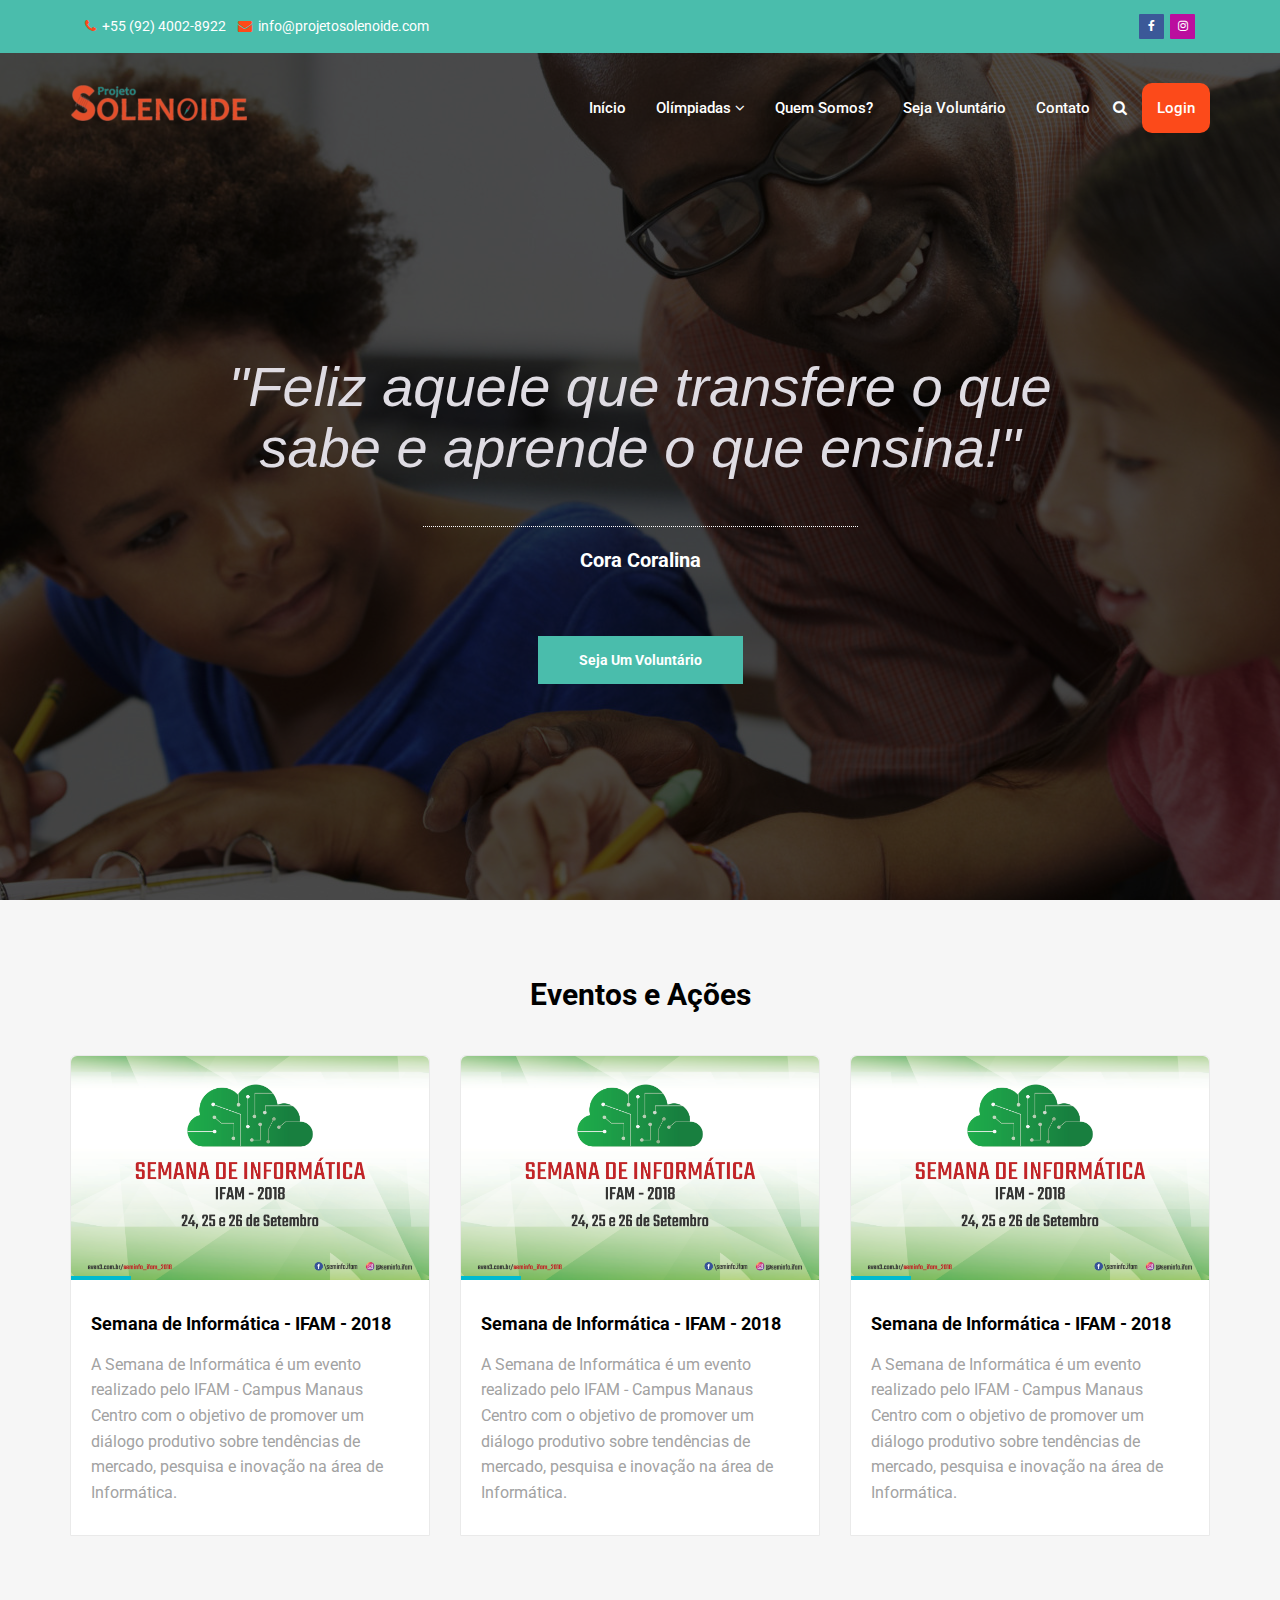
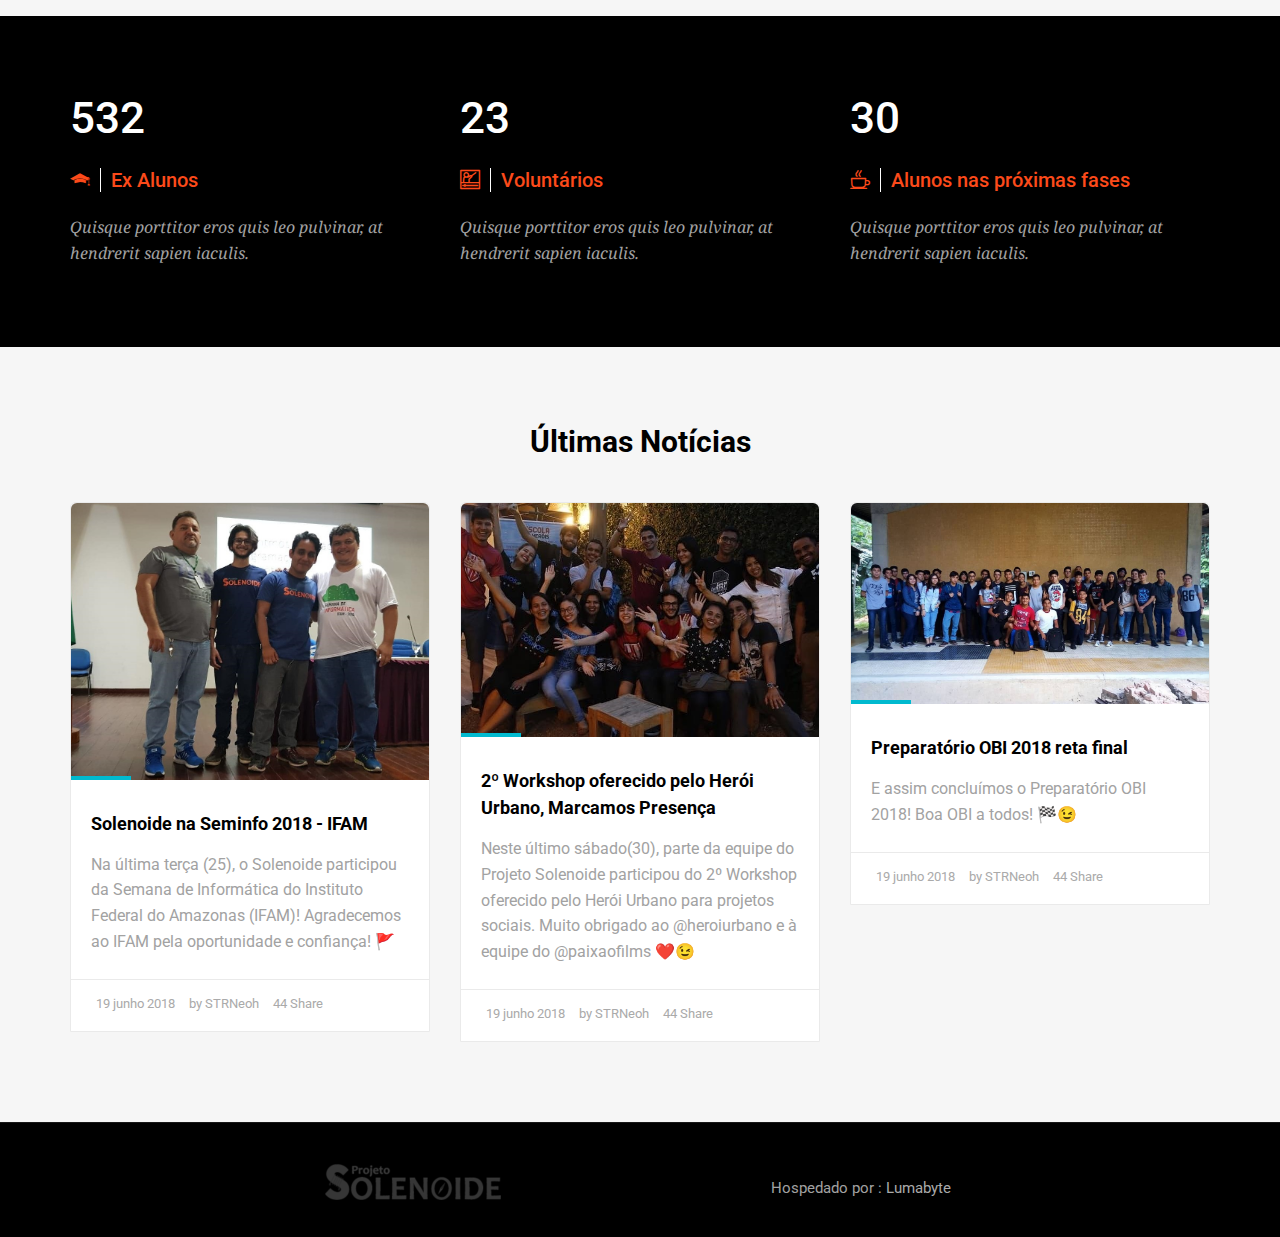
==== commit 3f5268db: "não sei o que aconteceu" ====
--- a/index.html
+++ b/index.html
@@ -57,7 +57,7 @@
                                 <span class="flaticon-add" aria-hidden="true"></span>
                             </button>
                             <div class="modal-body">
-                                <input class="form-control" type="text" placeholder="What you are looking for?" required>
+                                <input class="form-control" type="text" placeholder="O que você procura?" required>
                             </div>
                         </form><!-- End # Login Form -->
                     </div><!-- End # DIV Form -->
@@ -112,10 +112,10 @@
                                                 <div class="col-md-6 col-sm-6">
                                                     <h4>Nossos Preparatórios</h4>
                                                     <ul style="width: 250%;">
-                                                        <li><a href="#">Informática - OBI</a></li>
-                                                        <li><a href="#">Matemática - OBMEP</a></li>
-                                                        <li><a href="#">Química - 03</a></li>
-                                                        <li><a href="#">Física - Name 04</a></li>
+                                                        <li><a href="informatica.html">Informática - OBI</a></li>
+                                                        <li><a href="matematica.html">Matemática - OBMEP</a></li>
+                                                        <li><a href="quimica.html">Química - OBQ</a></li>
+                                                        <li><a href="fisica.html">Física - OBF</a></li>
                                                     </ul>
                                                 </div>
                                             
@@ -129,6 +129,7 @@
                             <li><a href="voluntario.html">Seja Voluntário</a></li>
                             <li><a href="contacto.html">Contato</a></li>
                             <li class="iconitem"><a href="#" data-toggle="modal" data-target="#login-modal"><i class="fa fa-search"></i></a></li>
+                            <li><a href="contacto.html" style="background: #FC4A1A; border-radius: 10px;">Login</a></li>
                         </ul>
                     </div>
                 </nav><!-- end navbar -->
--- a/style.css
+++ b/style.css
@@ -1031,10 +1031,9 @@
     background-color: #f6f6f6;
 }
 
+
 .section.db {
-    background: url(images/news.jpg);
-    background-size: cover;
-    background-position: top;
+    background: #000;
 }
 
 .back {
@@ -2453,3 +2452,10 @@
     z-index: 1;
     background: url(upload/obi2018.jpg);
 }
+
+.obi{
+    background: url(images/code.jpg);
+    background-size: cover;
+    background-position: center;
+}
+
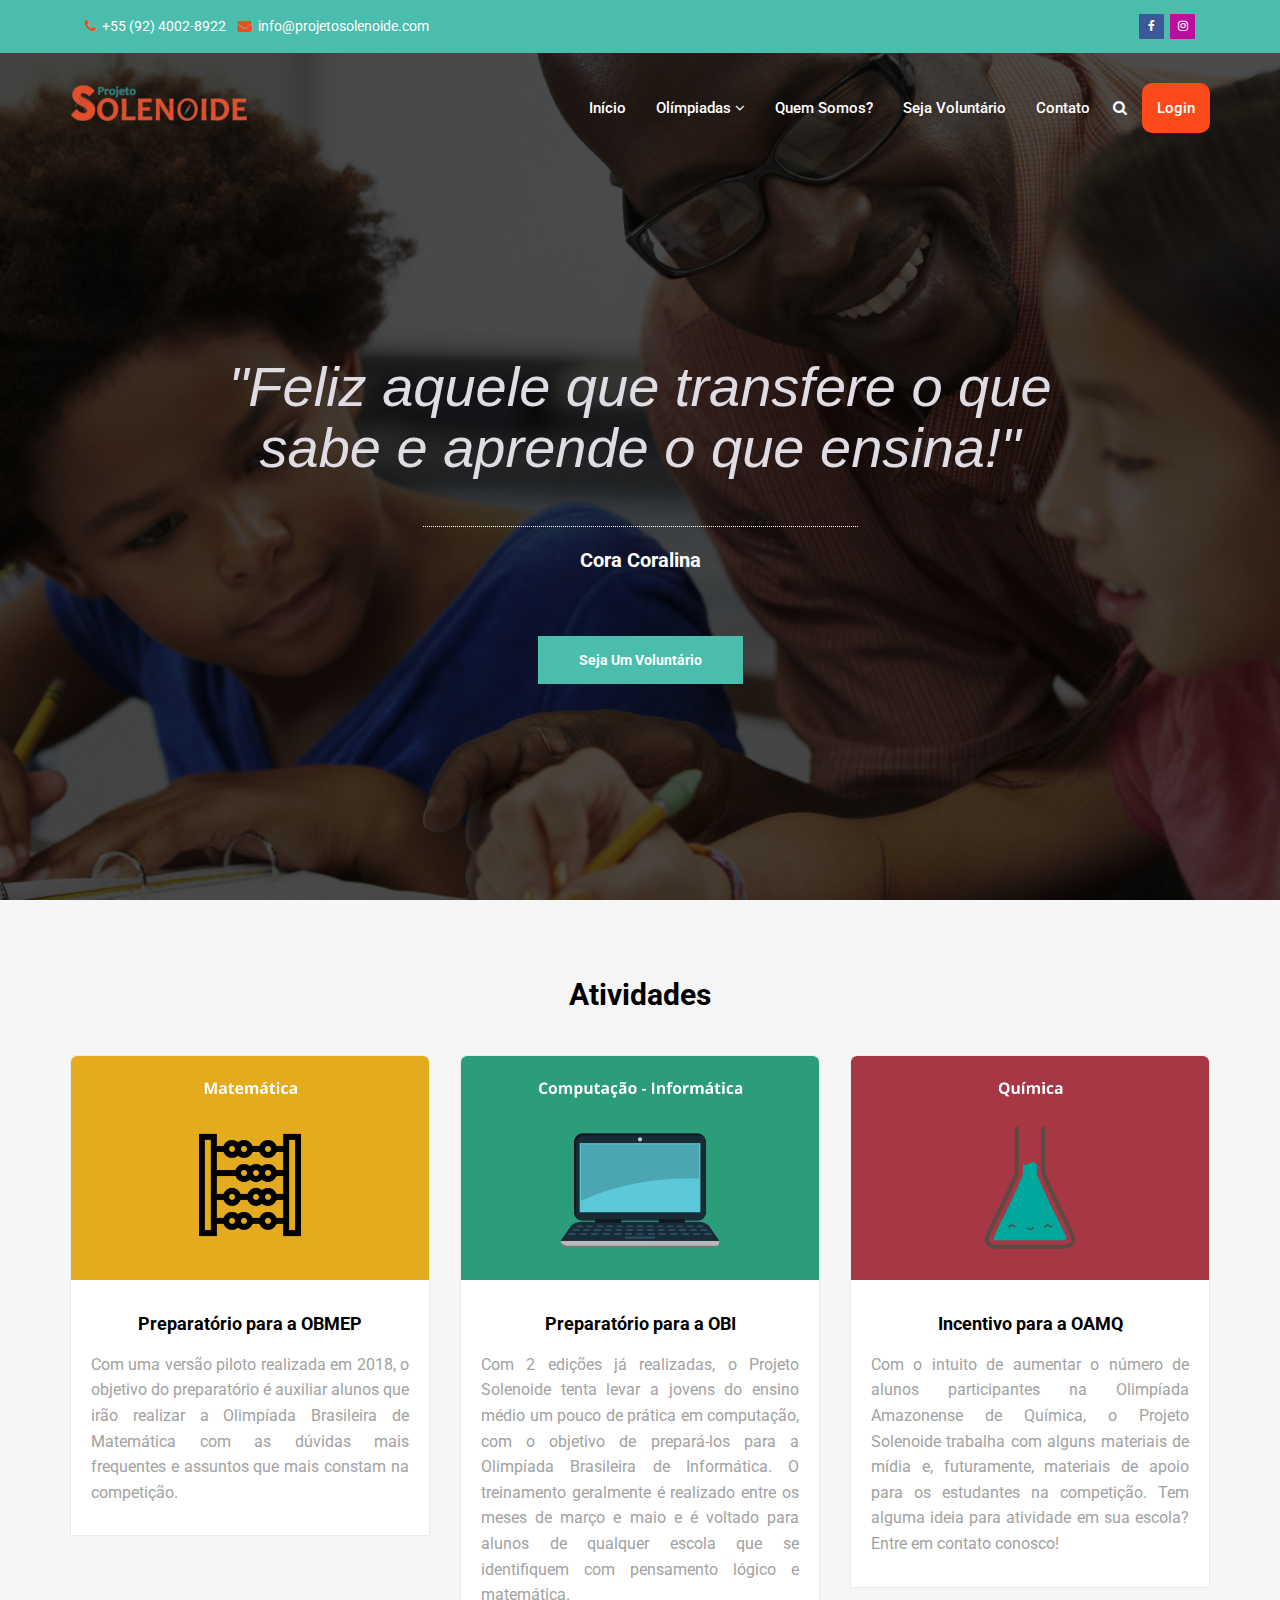
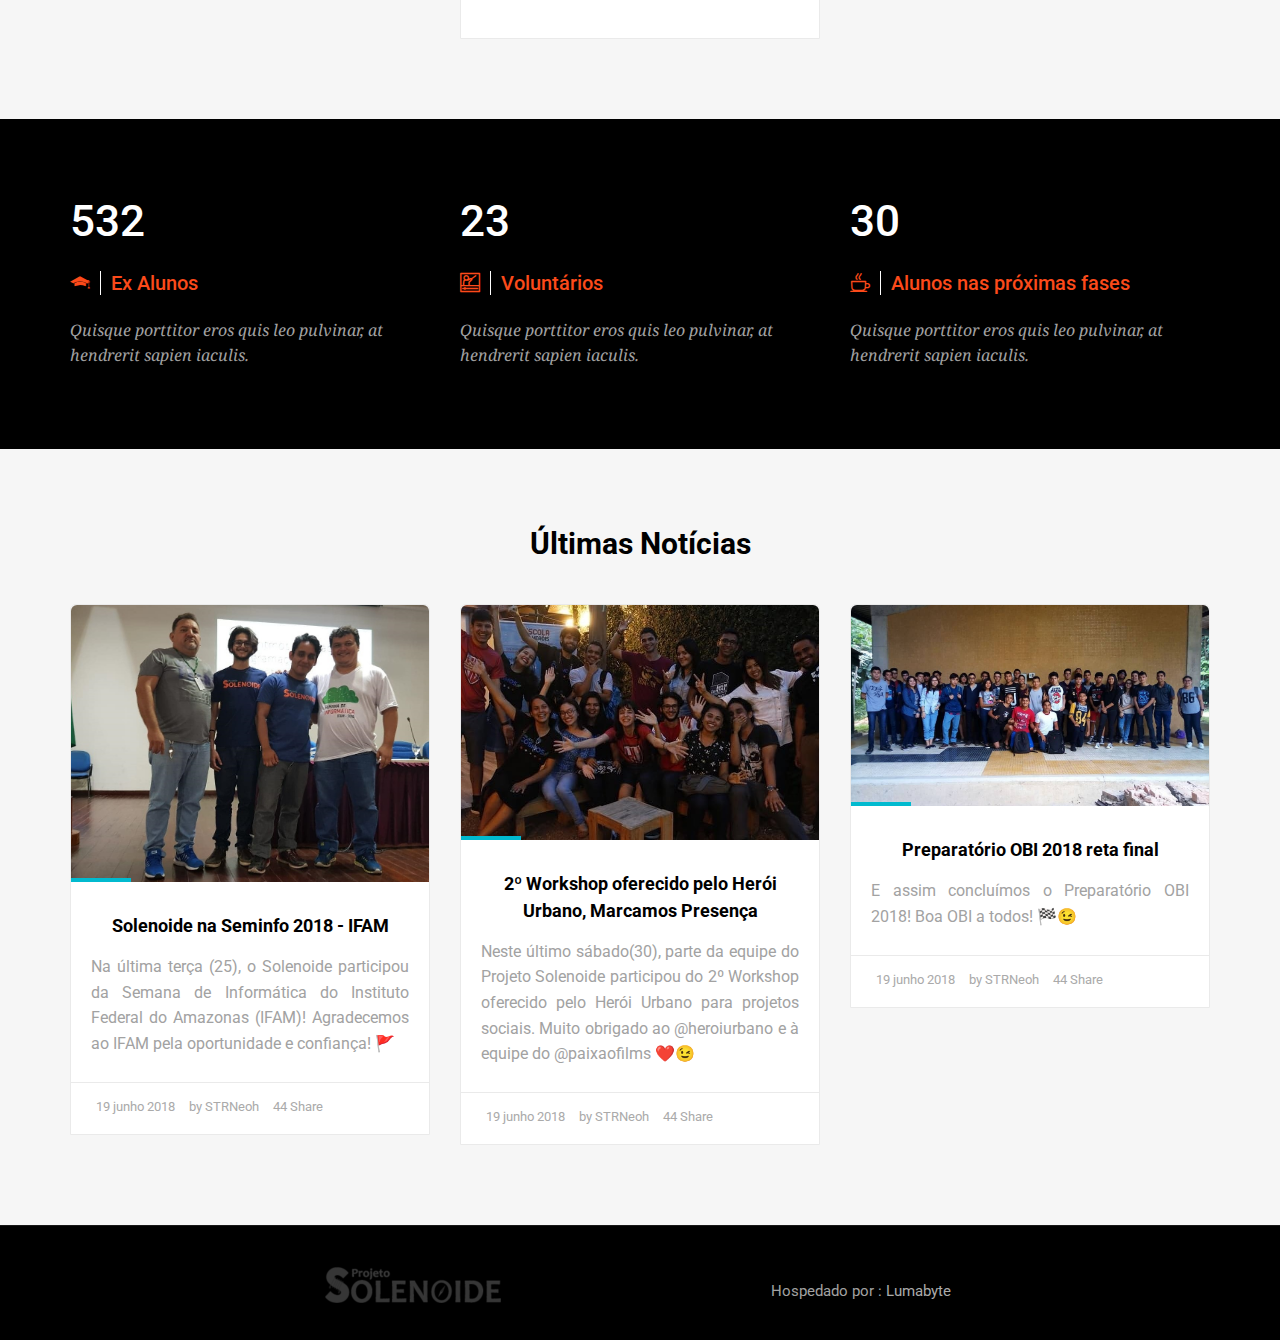
==== commit 441a8173: "Cards de atividade ajeitados (ainda falta terminar) modificados: index(img-wrap, magnifier) e style(" ====
--- a/index.html
+++ b/index.html
@@ -163,54 +163,48 @@
         <section class="section gb">
             <div class="container">
                 <div class="section-title text-center">
-                    <h3>Eventos e Ações</h3>
+                    <h3>Atividades</h3>
                 </div><!-- end title -->
 
                 <div class="row">
                     <div class="col-lg-4 col-md-12">
                         <div class="blog-box">
-                            <div class="image-wrap entry">
-                                <img src="upload/seminfo.png" alt="" class="img-responsive">
-                                <div class="magnifier">
-                                     <a href="noticias.html" title=""><i class="flaticon-add"></i></a>
-                                </div>
-                            </div><!-- end image-wrap -->
-
-                            <div class="blog-desc">
-                                <h4><a href="noticias.html">Semana de Informática - IFAM - 2018</a></h4>
-                                <p>A Semana de Informática é um evento realizado pelo IFAM - Campus Manaus Centro com o objetivo de promover um diálogo produtivo sobre tendências de mercado, pesquisa e inovação na área de Informática.</p>
-                            </div><!-- end blog-desc -->
-                        </div><!-- end blog -->
-                    </div><!-- end col -->
-
-                    <div class="col-lg-4 col-md-12">
-                        <div class="blog-box">
-                            <div class="image-wrap entry">
-                                <img src="upload/seminfo.png" alt="" class="img-responsive">
-                                <div class="magnifier">
-                                     <a href="noticias.html" title=""><i class="flaticon-add"></i></a>
-                                </div>
-                            </div><!-- end image-wrap -->
-
-                            <div class="blog-desc">
-                                <h4><a href="noticias.html">Semana de Informática - IFAM - 2018</a></h4>
-                                <p>A Semana de Informática é um evento realizado pelo IFAM - Campus Manaus Centro com o objetivo de promover um diálogo produtivo sobre tendências de mercado, pesquisa e inovação na área de Informática.</p>
-                            </div><!-- end blog-desc -->
-                        </div><!-- end blog -->
-                    </div><!-- end col -->
-
-                    <div class="col-lg-4 col-md-12">
-                        <div class="blog-box">
-                            <div class="image-wrap entry">
-                                <img src="upload/seminfo.png" alt="" class="img-responsive">
-                                <div class="magnifier">
-                                     <a href="noticias.html" title=""><i class="flaticon-add"></i></a>
-                                </div>
-                            </div><!-- end image-wrap -->
-
-                            <div class="blog-desc">
-                                <h4><a href="noticias.html">Semana de Informática - IFAM - 2018</a></h4>
-                                <p>A Semana de Informática é um evento realizado pelo IFAM - Campus Manaus Centro com o objetivo de promover um diálogo produtivo sobre tendências de mercado, pesquisa e inovação na área de Informática.</p>
+                            <div >
+                                <img src="images/obmep-card.png" alt="" class="img-responsive">
+                               
+                            </div><!-- end image-wrap -->
+
+                            <div class="blog-desc">
+                                <h4><a>Preparatório para a OBMEP</a></h4>
+                                <p>Com uma versão piloto realizada em 2018, o objetivo do preparatório é auxiliar alunos que irão realizar a Olimpíada Brasileira de Matemática com as dúvidas mais frequentes e assuntos que mais constam na competição. </p>
+                            </div><!-- end blog-desc -->
+                        </div><!-- end blog -->
+                    </div><!-- end col -->
+
+                    <div class="col-lg-4 col-md-12">
+                        <div class="blog-box">
+                            <div>
+                                <img src="images/obi-card.png" alt="" class="img-responsive">
+                                
+                            </div><!-- end image-wrap (retirado) -->
+                            
+                            <div class="blog-desc">
+                                <h4><a>Preparatório para a OBI</a></h4>   
+                                <p>Com 2 edições já realizadas, o Projeto Solenoide tenta levar a jovens do ensino médio um pouco de prática em computação, com o objetivo de prepará-los para a Olimpíada Brasileira de Informática. O treinamento geralmente é realizado entre os meses de março e maio e é voltado para alunos de qualquer escola que se identifiquem com pensamento lógico e matemática.</p>
+                            </div><!-- end blog-desc -->
+                        </div><!-- end blog -->
+                    </div><!-- end col -->
+
+                    <div class="col-lg-4 col-md-12">
+                        <div class="blog-box">
+                            <div >
+                                <img src="images/oamq-card.png" alt="" class="img-responsive">
+                                
+                            </div><!-- end image-wrap -->
+
+                            <div class="blog-desc">
+                                <h4><a>Incentivo para a OAMQ</a></h4>
+                                <p>Com o intuito de aumentar o número de alunos participantes na Olimpíada Amazonense de Química, o Projeto Solenoide trabalha com alguns materiais de mídia e, futuramente, materiais de apoio para os estudantes na competição. Tem alguma ideia para atividade em sua escola? Entre em contato conosco!</p>
                             </div><!-- end blog-desc -->
                         </div><!-- end blog -->
                     </div><!-- end col -->
--- a/style.css
+++ b/style.css
@@ -1543,6 +1543,7 @@
     background-color: #ffffff;
     border-radius: 6px 6px 0 0;
     border: 1px solid #eaeaea;
+
 }
 
 .blog-box .magnifier {
@@ -1584,6 +1585,7 @@
     padding: 3rem 2rem;
     display: block;
     position: relative;
+    text-align: justify;
 }
 
 .blog-desc h4 a,
@@ -1593,6 +1595,7 @@
     padding: 0 0 15px;
     margin: 0;
     color: #000000;
+    text-align: center;
 }
 
 .blog-desc p {
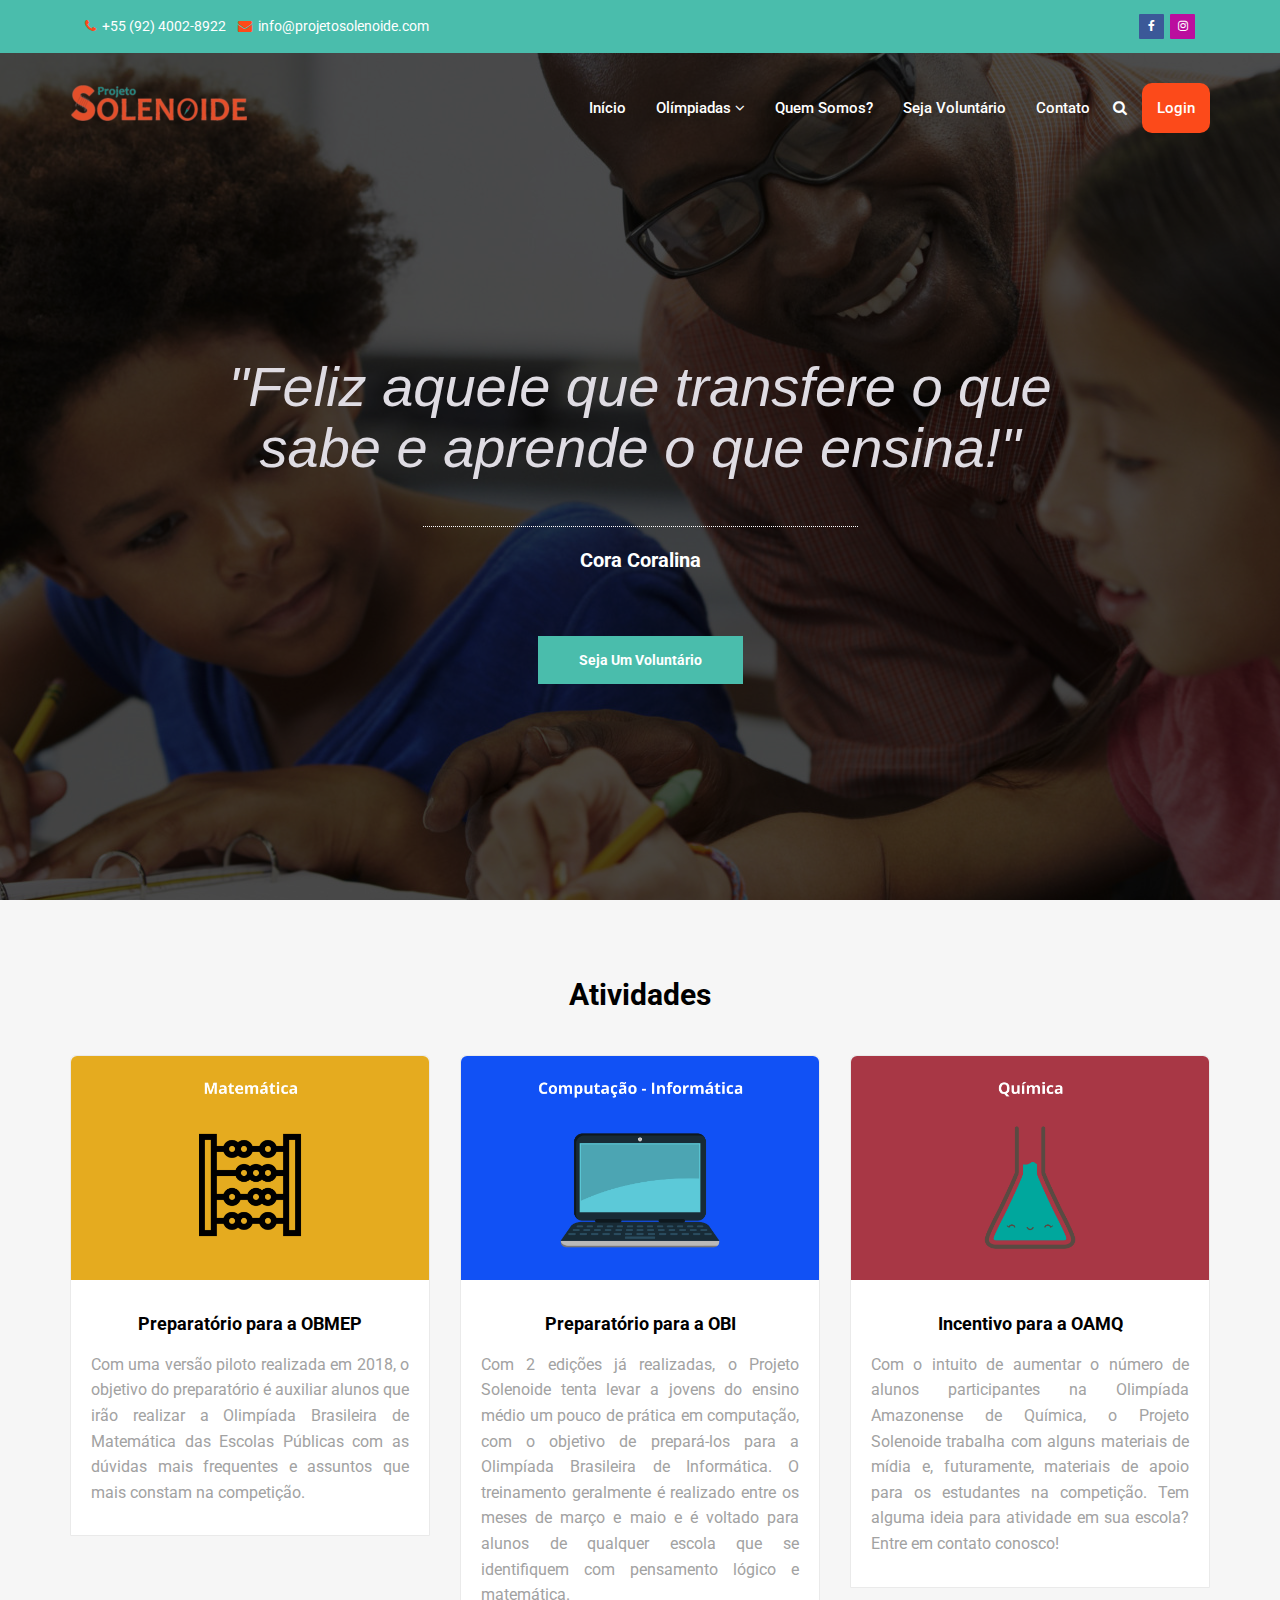
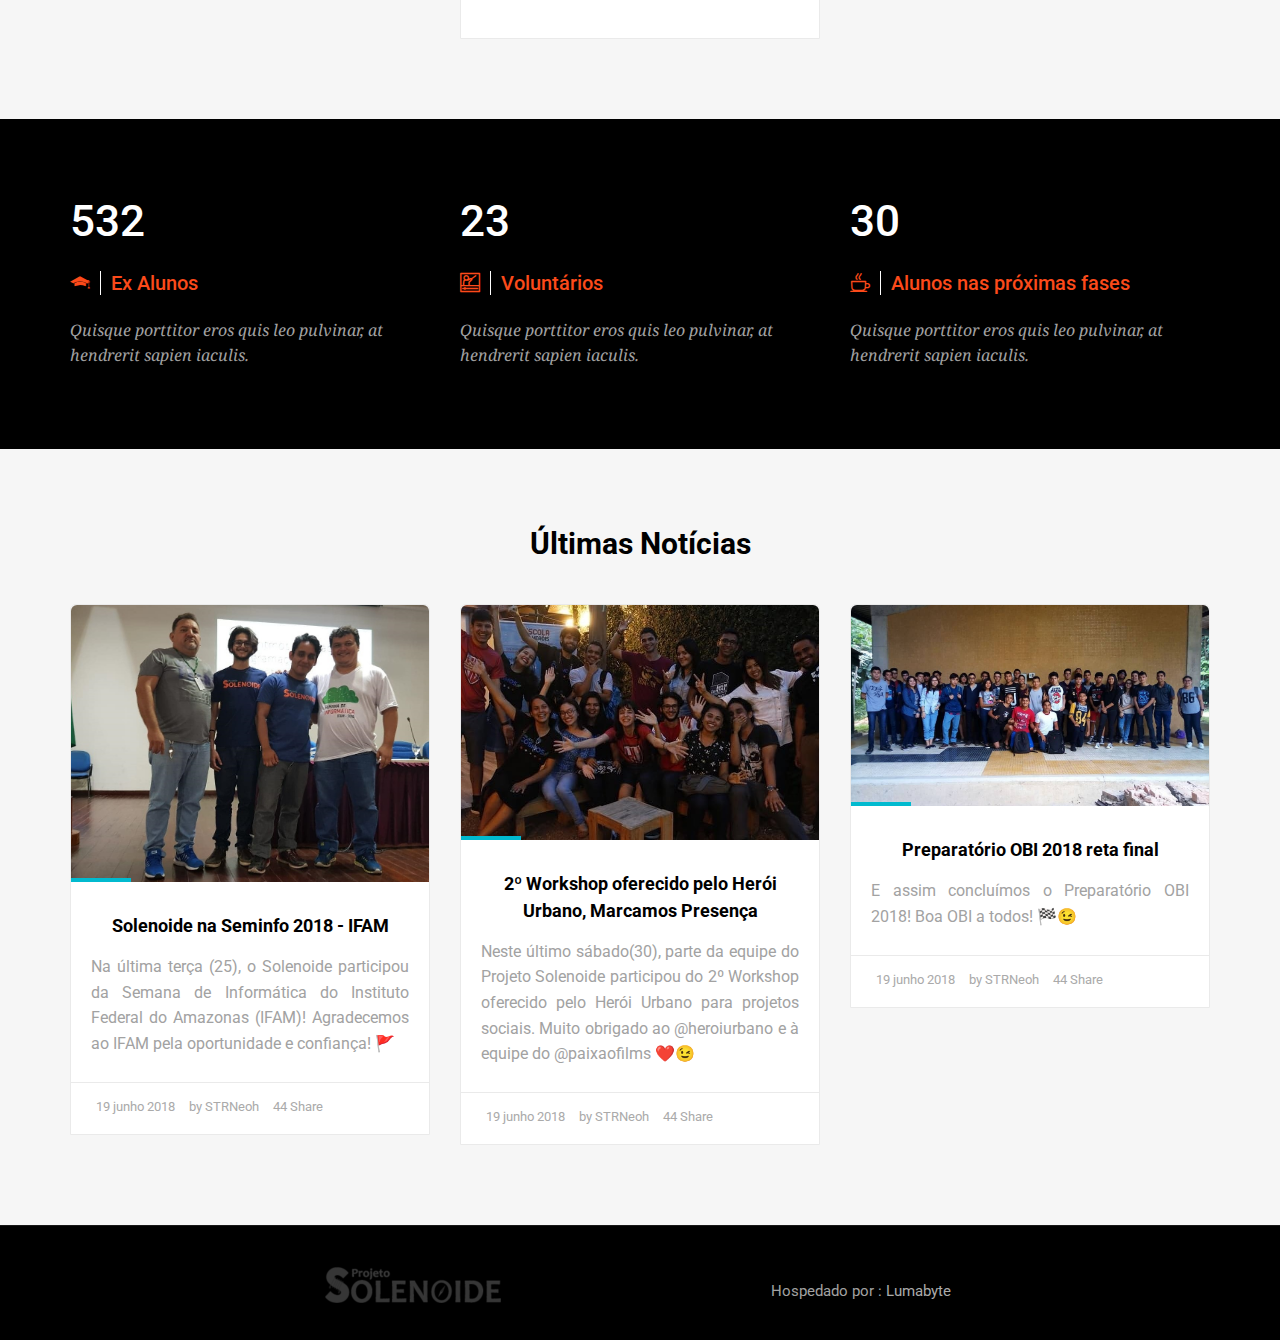
==== commit d96fa6da: "Cards-Atividades OK" ====
--- a/index.html
+++ b/index.html
@@ -176,7 +176,7 @@
 
                             <div class="blog-desc">
                                 <h4><a>Preparatório para a OBMEP</a></h4>
-                                <p>Com uma versão piloto realizada em 2018, o objetivo do preparatório é auxiliar alunos que irão realizar a Olimpíada Brasileira de Matemática com as dúvidas mais frequentes e assuntos que mais constam na competição. </p>
+                                <p>Com uma versão piloto realizada em 2018, o objetivo do preparatório é auxiliar alunos que irão realizar a Olimpíada Brasileira de Matemática das Escolas Públicas com as dúvidas mais frequentes e assuntos que mais constam na competição. </p>
                             </div><!-- end blog-desc -->
                         </div><!-- end blog -->
                     </div><!-- end col -->
